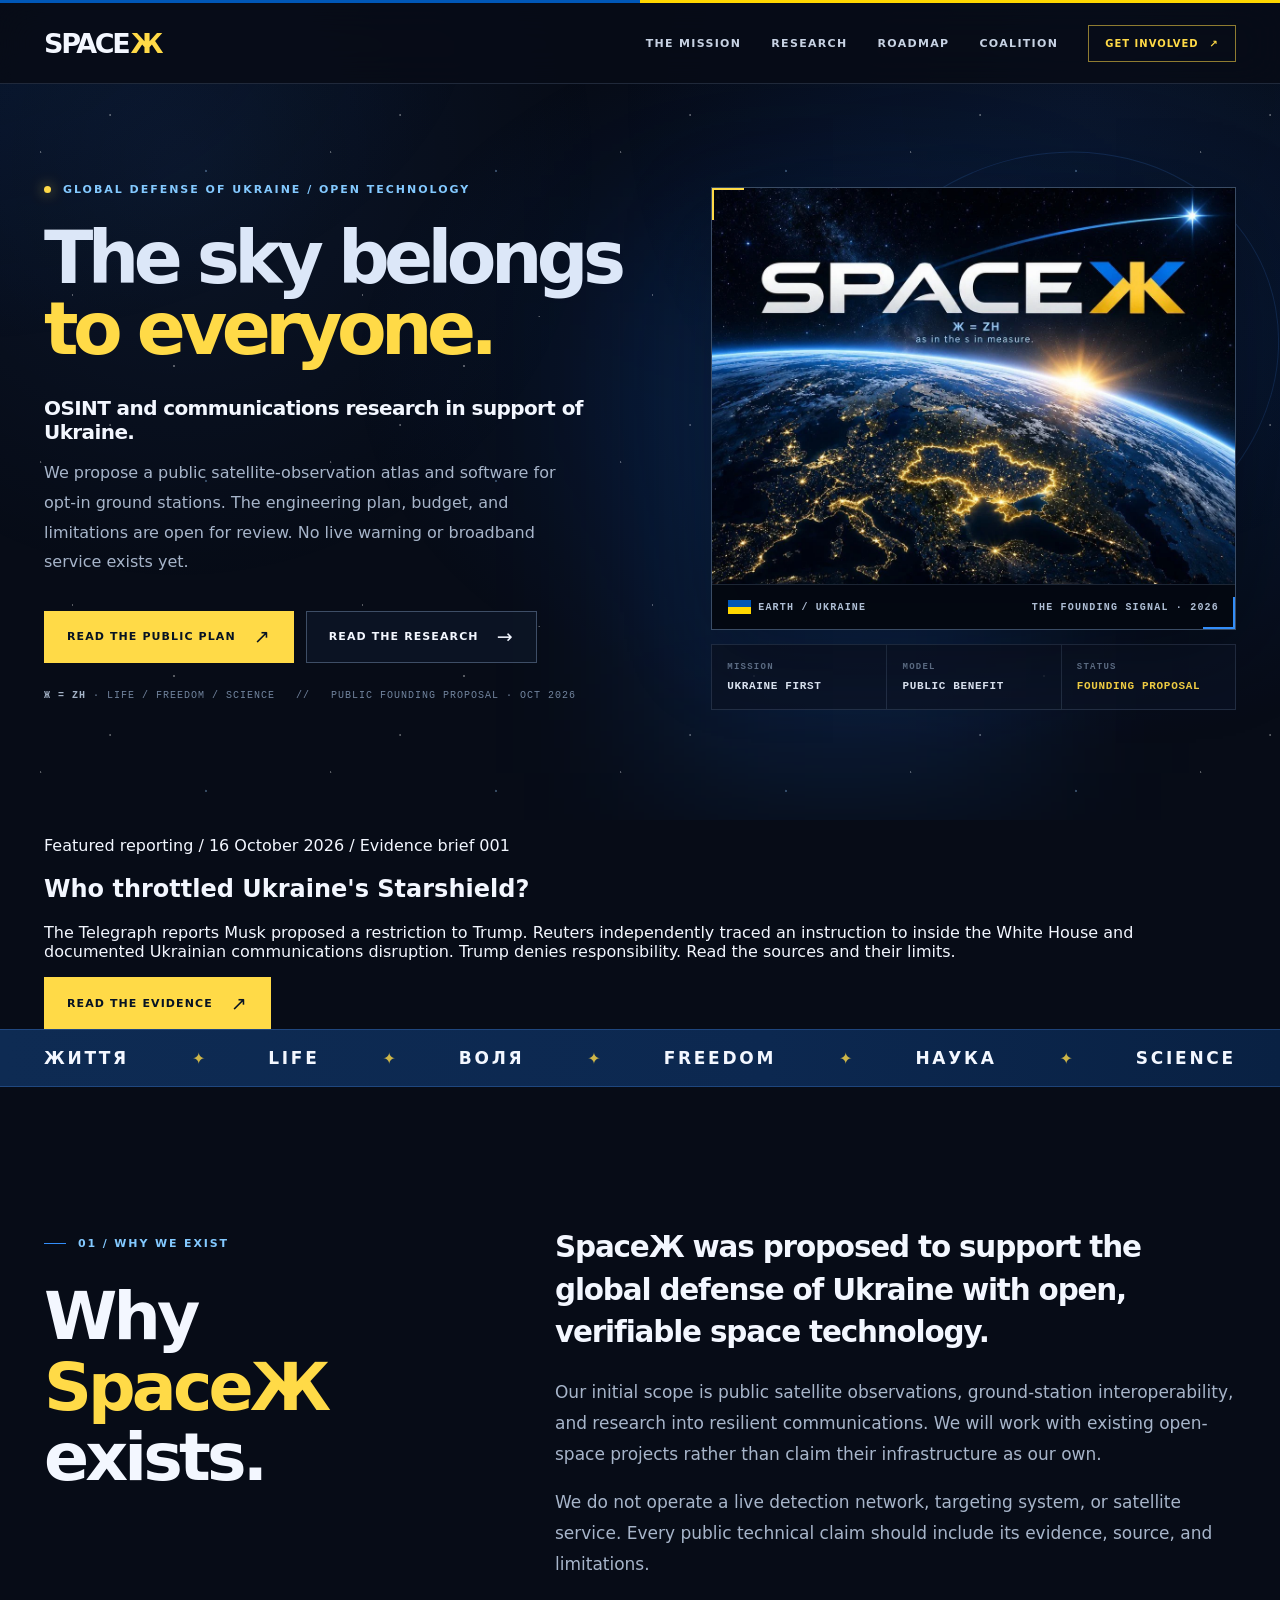
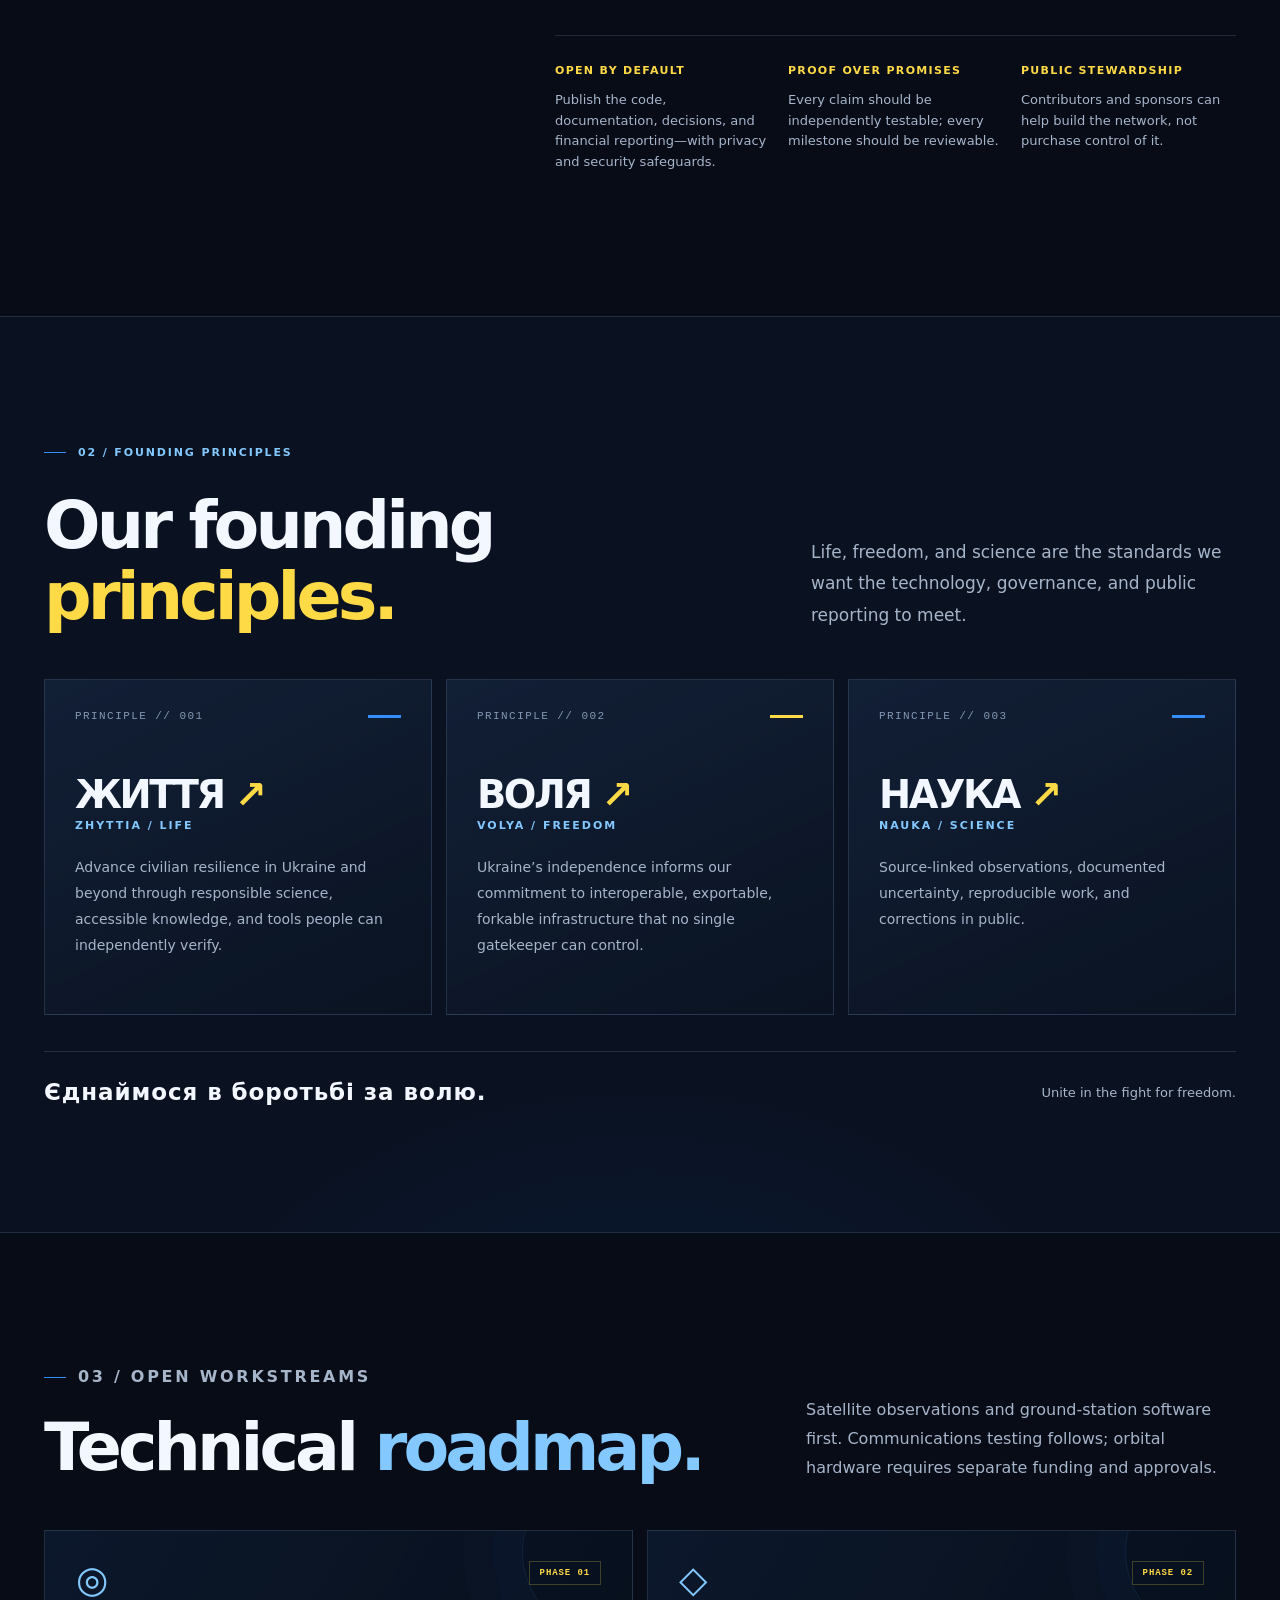
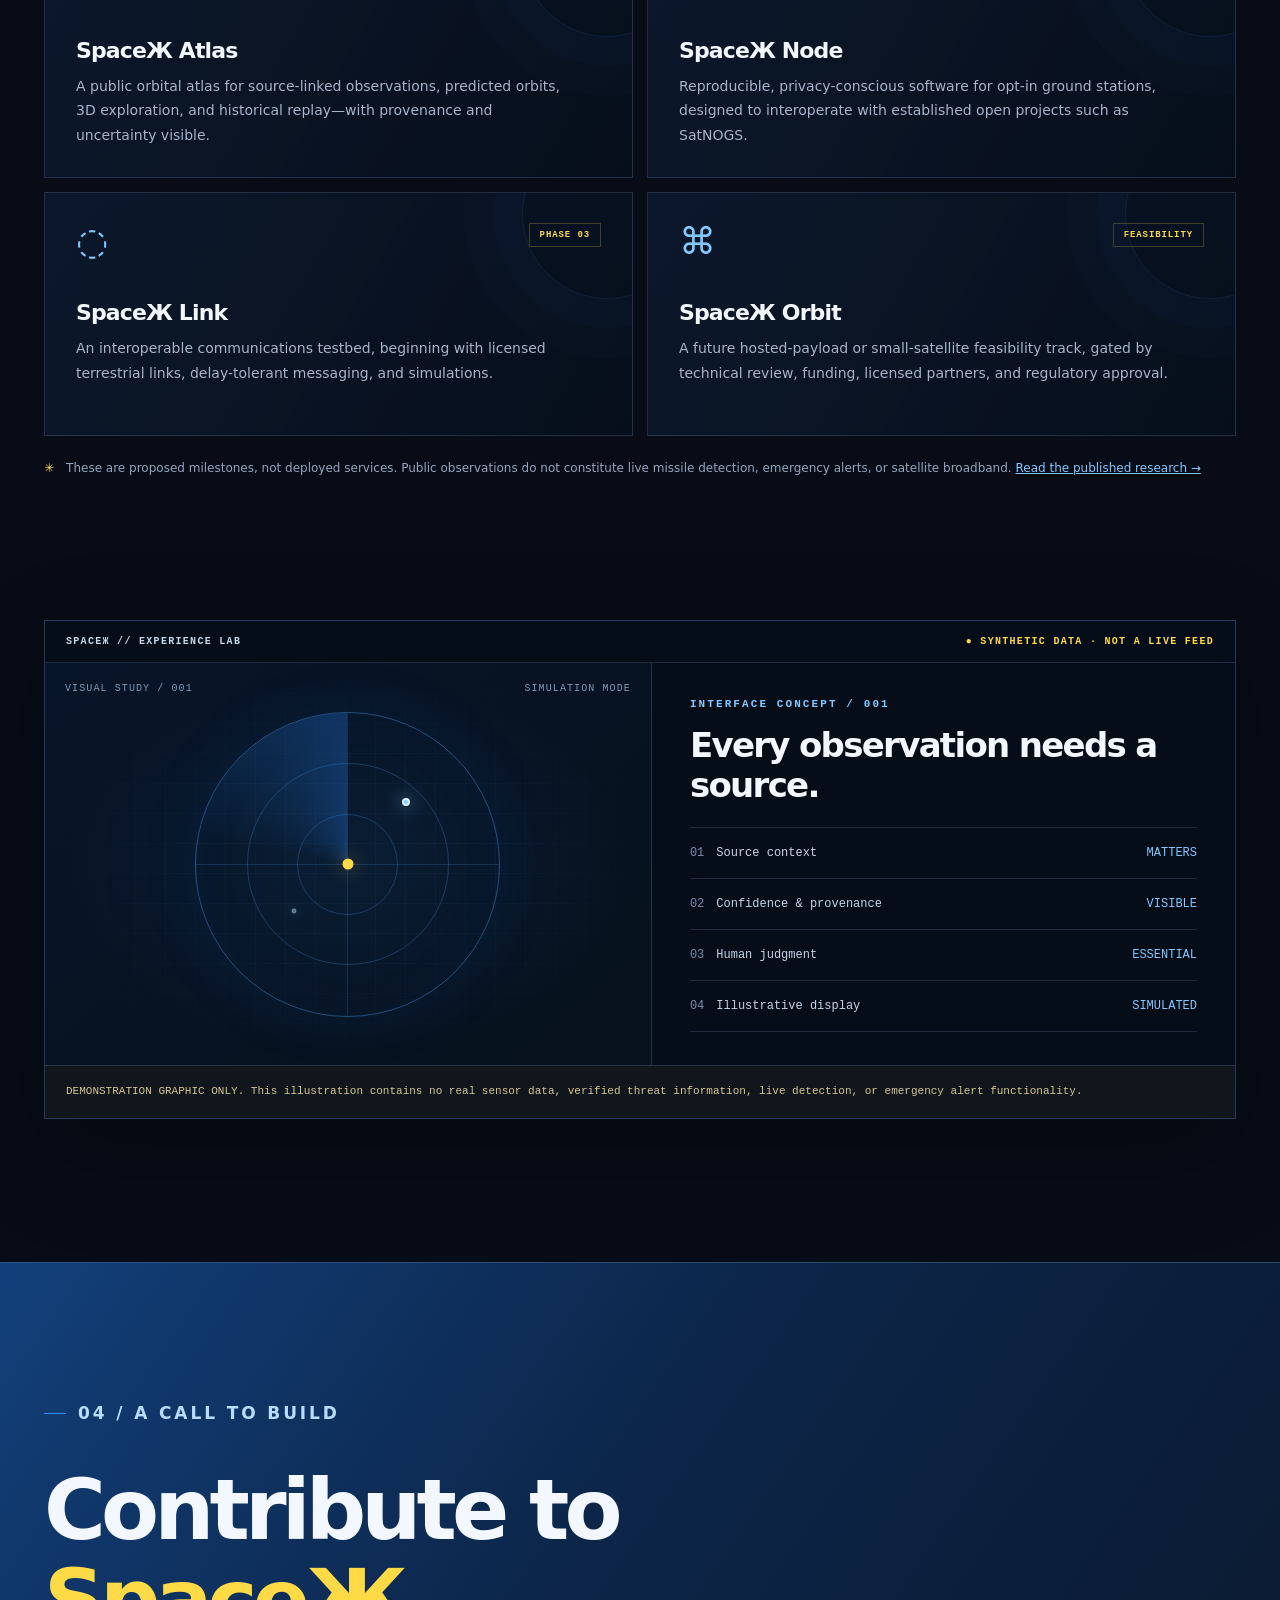
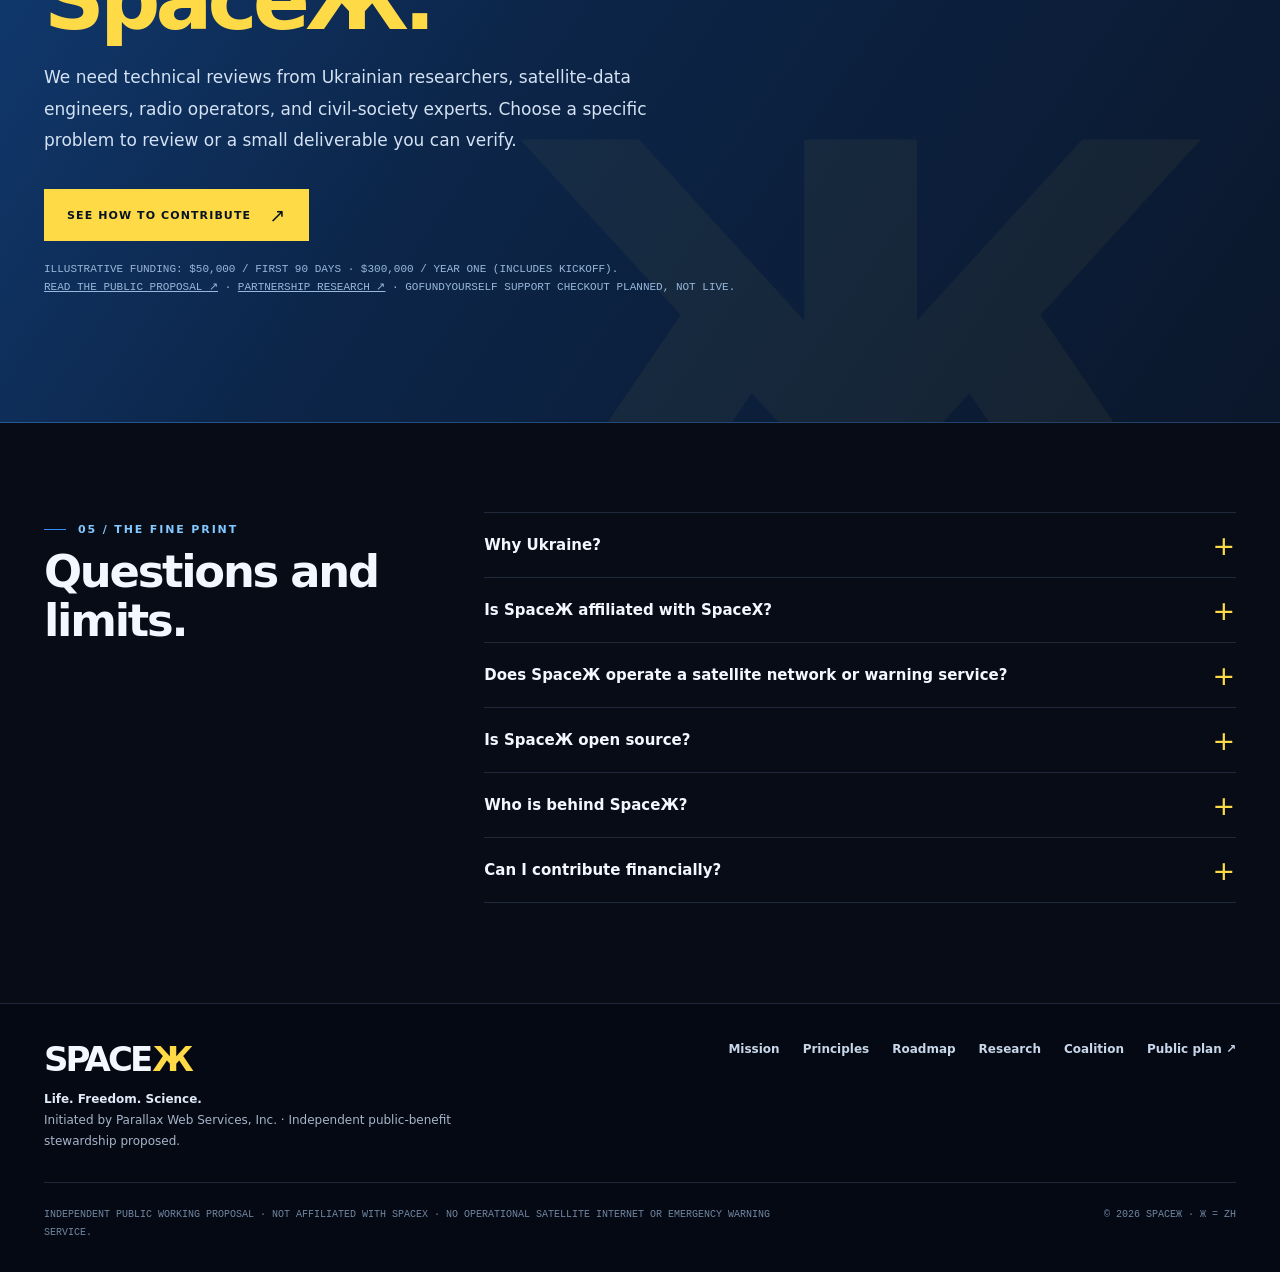
==== public/index.html @ e80b12aa "Update index.html" ====
<!doctype html>
<html lang="en">
<head>
  <meta charset="utf-8">
  <meta name="viewport" content="width=device-width, initial-scale=1">
  <meta name="theme-color" content="#070c17">
  <meta name="description" content="SpaceЖ contributes to the global defense of Ukraine through open satellite intelligence and resilient public infrastructure research. The sky belongs to everyone.">
  <meta property="og:type" content="website">
  <meta property="og:title" content="SpaceЖ — The sky belongs to everyone.">
  <meta property="og:description" content="Global defense of Ukraine through independently verifiable space intelligence and resilient public infrastructure. Read the public founding proposal.">
  <meta name="twitter:card" content="summary_large_image">
  <meta property="og:url" content="https://xn--80akd1bg1j.com/">
  <meta property="og:image" content="https://xn--80akd1bg1j.com/assets/spacezh-hero.webp">
  <meta property="og:image:alt" content="SpaceЖ emblem above Earth with Ukraine highlighted">
  <link rel="canonical" href="https://xn--80akd1bg1j.com/">
  <link rel="icon" type="image/svg+xml" href="assets/favicon.svg">
  <title>SpaceЖ — The sky belongs to everyone.</title>
  <style>
    :root {
      color-scheme: dark;
      --bg: #070c17;
      --bg-deep: #040713;
      --panel: #0b1324;
      --panel-2: #111b30;
      --text: #f3f7ff;
      --muted: #a7b5ca;
      --dim: #667892;
      --line: rgba(160, 191, 228, .17);
      --blue: #338efa;
      --ice: #83c9ff;
      --gold: #ffda47;
      --container: 1220px;
      --ease: cubic-bezier(.2, .75, .25, 1);
    }

    *, *::before, *::after { box-sizing: border-box; }
    html { scroll-behavior: smooth; scroll-padding-top: 100px; }
    body {
      margin: 0;
      color: var(--text);
      background: var(--bg);
      font-family: Inter, ui-sans-serif, system-ui, -apple-system, BlinkMacSystemFont, "Segoe UI", sans-serif;
      -webkit-font-smoothing: antialiased;
    }
    body::before {
      content: "";
      position: fixed;
      pointer-events: none;
      z-index: -1;
      inset: 0;
      background-image: radial-gradient(circle at 14% 18%, rgba(69, 138, 255, .075) 0, transparent 32%), radial-gradient(circle at 85% 11%, rgba(38, 93, 187, .075) 0, transparent 35%);
    }
    ::selection { color: #06111e; background: var(--gold); }
    a { color: inherit; text-decoration: none; }
    button { font: inherit; }
    a:focus-visible, summary:focus-visible { outline: 3px solid var(--gold); outline-offset: 4px; border-radius: 3px; }
    img { max-width: 100%; display: block; }
    .container { width: min(var(--container), calc(100% - 88px)); margin-inline: auto; }
    .sr-only { position: absolute; width: 1px; height: 1px; padding: 0; margin: -1px; overflow: hidden; clip: rect(0,0,0,0); white-space: nowrap; border: 0; }
    .skip-link { position: fixed; z-index: 500; top: -100px; left: 12px; padding: 12px 18px; color: #04121b; background: var(--gold); font-weight: 700; }
    .skip-link:focus { top: 12px; }
    .flag-line { height: 3px; background: linear-gradient(90deg, #0057b7 0 50%, #ffd700 50% 100%); }

    /* Navigation */
    .site-header { position: sticky; z-index: 100; top: 0; background: rgba(7,12,23,.88); border-bottom: 1px solid var(--line); -webkit-backdrop-filter: blur(18px); backdrop-filter: blur(18px); }
    .nav-wrap { min-height: 80px; display: flex; align-items: center; justify-content: space-between; gap: 30px; }
    .logo { flex: none; font-size: 27px; line-height: 1; font-weight: 900; letter-spacing: -.085em; text-transform: uppercase; }
    .logo .logo-zh { padding-left: 2px; color: var(--gold); }
    .logo .logo-blue { color: #82bcff; }
    .desktop-nav { display: flex; gap: 30px; align-items: center; margin-left: auto; }
    .desktop-nav a { font-size: 11px; letter-spacing: .12em; font-weight: 750; color: #c7d2e3; transition: color .2s ease; }
    .desktop-nav a:hover { color: var(--gold); }
    .nav-cta { display: inline-flex; align-items: center; gap: 11px; border: 1px solid rgba(255,218,71,.55); padding: 12px 16px; color: var(--gold); font-size: 10px; font-weight: 800; letter-spacing: .1em; transition: background .2s ease, transform .2s ease; white-space: nowrap; }
    .nav-cta:hover { background: rgba(255,218,71,.09); transform: translateY(-1px); }
    .mobile-nav { display: none; position: relative; }
    .mobile-nav summary { display: grid; place-items: center; cursor: pointer; padding: 10px; color: var(--text); border: 1px solid var(--line); list-style: none; }
    .mobile-nav summary::-webkit-details-marker { display: none; }
    .mobile-nav summary svg { width: 22px; height: 22px; }
    .mobile-links { position: absolute; right: 0; top: calc(100% + 14px); min-width: 250px; background: #0c172a; border: 1px solid rgba(160,191,228,.3); box-shadow: 0 20px 50px rgba(0,0,0,.5); padding: 12px; }
    .mobile-links a { display: block; padding: 13px; font-size: 13px; font-weight: 700; }
    .mobile-links a:hover { color: var(--gold); background: rgba(255,255,255,.035); }

    /* Common type and UI */
    .mono { font-family: ui-monospace, "SFMono-Regular", Consolas, "Liberation Mono", monospace; }
    .kicker { margin: 0; font-size: 11px; letter-spacing: .19em; line-height: 1.6; font-weight: 800; color: var(--ice); text-transform: uppercase; }
    .kicker .rule { display: inline-block; width: 24px; height: 1px; margin: 0 10px 3px 0; vertical-align: middle; background: var(--blue); }
    .button { display: inline-flex; align-items: center; justify-content: center; gap: 18px; min-height: 52px; padding: 16px 22px; font-size: 11px; letter-spacing: .1em; font-weight: 850; text-transform: uppercase; transition: transform .2s var(--ease), background .2s ease, border-color .2s ease; }
    .button:hover { transform: translateY(-2px); }
    .button-primary { color: #071323; background: var(--gold); border: 1px solid var(--gold); }
    .button-primary:hover { background: #ffe584; }
    .button-secondary { color: var(--text); background: rgba(17,29,49,.48); border: 1px solid rgba(154,183,222,.36); }
    .button-secondary:hover { border-color: var(--ice); background: rgba(45,87,143,.2); }
    .arrow { font-size: 19px; font-weight: 400; line-height: .8; }
    .section-tag { display: inline-flex; align-items: center; gap: 12px; color: var(--ice); font-size: 11px; font-weight: 750; letter-spacing: .17em; text-transform: uppercase; }
    .section-tag::before { content: ""; width: 22px; height: 1px; background: var(--blue); }
    .section-title { margin: 20px 0 0; font-size: clamp(40px,5.2vw,75px); line-height: 1.06; letter-spacing: -.058em; font-weight: 830; }
    .section-lede { max-width: 590px; font-size: 17px; line-height: 1.85; color: var(--muted); }
    .accent { color: var(--gold); }
    .blue { color: var(--ice); }
    .muted { color: var(--muted); }
    .divider { height: 1px; background: var(--line); }

    /* Hero */
    .hero { position: relative; overflow: hidden; padding: 99px 0 106px; isolation: isolate; }
    .hero::before { content: ""; position: absolute; inset: -200px -10% -80px; z-index: -2; background: radial-gradient(ellipse 52% 48% at 73% 48%, rgba(12,66,155,.25), transparent 80%), radial-gradient(ellipse 48% 44% at 3% 12%, rgba(7,66,151,.15), transparent 76%); }
    .star-field { pointer-events: none; position: absolute; z-index: -1; inset: 0; opacity: .32; background-image: radial-gradient(1px 1px at 14% 22%, white 80%, transparent 100%), radial-gradient(1px 1px at 38% 10%, white 80%, transparent 100%), radial-gradient(1.4px 1.4px at 71% 28%, #9cccff 80%, transparent 100%), radial-gradient(1px 1px at 86% 75%, white 80%, transparent 100%), radial-gradient(1px 1px at 25% 68%, white 80%, transparent 100%), radial-gradient(1px 1px at 60% 91%, white 80%, transparent 100%); background-size: 290px 310px; }
    .hero-grid { display: grid; grid-template-columns: minmax(0, 1.08fr) minmax(0, .92fr); align-items: center; gap: clamp(35px,4vw,74px); }
    .hero-copy { position: relative; z-index: 2; }
    .hero-eyebrow { display: flex; align-items: center; flex-wrap: wrap; gap: 12px; margin-bottom: 27px; }
    .tiny-dot { width: 7px; height: 7px; background: var(--gold); box-shadow: 0 0 13px rgba(255,218,71,.7); border-radius: 50%; }
    .hero-eyebrow span:last-child { color: var(--ice); font-size: 11px; letter-spacing: .18em; text-transform: uppercase; font-weight: 700; }
    .hero h1 { margin: 0; font-size: clamp(3.05rem,5.65vw,6.15rem); line-height: .985; letter-spacing: -.077em; font-weight: 880; }
    .hero h1 span { display: block; }
    .hero h1 .h1-soft { color: #dce7f8; }
    .hero h1 .h1-live { color: var(--gold); }
    .hero h1 .word-zh { display: inline; color: var(--gold); }
    .hero h1 .period { display: inline; color: #68aafd; }
    .hero-subtitle { margin: 31px 0 14px; font-size: 20px; letter-spacing: -.03em; font-weight: 780; }
    .hero-description { max-width: 540px; margin: 0; color: var(--muted); font-size: 16px; line-height: 1.85; }
    .hero-buttons { display: flex; flex-wrap: wrap; gap: 12px; margin-top: 34px; }
    .hero-note { margin-top: 25px; color: #71849e; font-size: 10px; line-height: 1.65; letter-spacing: .1em; text-transform: uppercase; }
    .hero-note strong { color: #a4b3c7; font-weight: 700; }
    .hero-media { position: relative; }
    .hero-media::before { content: ""; position: absolute; z-index: -1; width: 88%; height: 78%; top: -6%; right: -9%; border: 1px solid rgba(69,141,250,.17); border-radius: 50%; transform: rotate(-23deg); }
    .hero-media::after { content: ""; position: absolute; z-index: -1; width: 70%; height: 100%; left: -10%; bottom: -12%; background: rgba(31,124,252,.16); filter: blur(80px); }
    .hero-art { position: relative; margin: 0; overflow: hidden; border: 1px solid rgba(156,197,248,.35); background: #060b16; box-shadow: 0 22px 80px rgba(0,0,0,.33), inset 0 0 50px rgba(0,96,207,.15); }
    .hero-art::before, .hero-art::after { content: ""; position: absolute; z-index: 2; width: 32px; height: 32px; pointer-events: none; }
    .hero-art::before { top: 0; left: 0; border-top: 2px solid var(--gold); border-left: 2px solid var(--gold); }
    .hero-art::after { bottom: 0; right: 0; border-bottom: 2px solid var(--blue); border-right: 2px solid var(--blue); }
    .hero-art img { width: 100%; height: auto; aspect-ratio: 1122 / 850; object-fit: contain; transition: transform .75s var(--ease); }
    .hero-art:hover img { transform: scale(1.035); }
    .hero-art-caption { display: flex; flex-wrap: wrap; align-items: center; justify-content: space-between; gap: 12px; padding: 15px 16px; background: rgba(4,8,17,.96); border-top: 1px solid var(--line); color: #afbed5; font-size: 10px; font-weight: 750; letter-spacing: .12em; text-transform: uppercase; }
    .flag { display: inline-block; width: 23px; height: 14px; flex: 0 0 auto; vertical-align: middle; background: linear-gradient(#0057b7 0 50%, #ffd700 50% 100%); }
    .hero-art-caption .flag { margin-right: 7px; }
    .media-data { margin-top: 14px; display: grid; grid-template-columns: repeat(3,1fr); border: 1px solid var(--line); background: rgba(11,19,36,.78); }
    .media-data > div { padding: 17px 15px; min-width: 0; }
    .media-data > div + div { border-left: 1px solid var(--line); }
    .data-label { display: block; margin-bottom: 8px; color: var(--dim); letter-spacing: .14em; font-size: 9px; font-weight: 800; }
    .data-value { display: block; color: #e8f1ff; font-size: 11px; font-weight: 750; letter-spacing: .06em; }
    .data-value.gold { color: var(--gold); }

    /* Ribbon */
    .ribbon { overflow: hidden; background: linear-gradient(90deg, #0e2b53, #0c2850 60%, #092143); border-top: 1px solid rgba(75,141,230,.3); border-bottom: 1px solid rgba(75,141,230,.3); }
    .ribbon-inner { display: flex; align-items: center; justify-content: space-between; gap: 16px; padding-top: 18px; padding-bottom: 18px; }
    .ribbon-word { white-space: nowrap; font-size: clamp(12px,1.7vw,17px); letter-spacing: .16em; font-weight: 850; }
    .ribbon-sep { color: var(--gold); opacity: .8; }

    /* Mission */
    .mission { padding: 139px 0 143px; }
    .mission-grid { display: grid; grid-template-columns: minmax(0,.75fr) minmax(0,1.25fr); gap: clamp(40px,8vw,150px); }
    .mission-lead { margin: 0 0 23px; font-size: clamp(24px,2.3vw,33px); font-weight: 700; line-height: 1.45; letter-spacing: -.04em; }
    .mission-copy p:not(.mission-lead) { max-width: 710px; color: var(--muted); font-size: 17px; line-height: 1.82; }
    .mission-points { display: grid; grid-template-columns: repeat(3,1fr); gap: 18px; margin-top: 55px; padding-top: 28px; border-top: 1px solid var(--line); }
    .mission-points strong { display: block; color: var(--gold); font-size: 11px; letter-spacing: .12em; text-transform: uppercase; }
    .mission-points p { margin-bottom: 0; font-size: 13px !important; line-height: 1.6 !important; }

    /* Principles */
    .principles { padding: 118px 0 127px; background: #0a1120; border-block: 1px solid var(--line); position: relative; }
    .principles::before { content: ""; position: absolute; inset: 0; background: radial-gradient(ellipse 50% 50% at 50% 120%, rgba(0,87,183,.13), transparent 80%); pointer-events: none; }
    .section-intro { position: relative; display: flex; align-items: end; justify-content: space-between; gap: 40px; margin-bottom: 48px; }
    .section-intro .section-lede { margin: 0; max-width: 425px; }
    .values-grid { position: relative; display: grid; grid-template-columns: repeat(3,minmax(0,1fr)); gap: 14px; }
    .value-card { min-height: 336px; border: 1px solid var(--line); padding: 30px; background: linear-gradient(155deg,rgba(28,51,84,.42),rgba(10,19,34,.75)); transition: border-color .25s ease, transform .3s var(--ease); }
    .value-card:hover { transform: translateY(-5px); border-color: rgba(255,218,71,.42); }
    .value-number { display: flex; align-items: center; justify-content: space-between; font-size: 11px; color: #8498b1; letter-spacing: .13em; }
    .value-number span:last-child { display: inline-block; width: 33px; height: 3px; background: var(--blue); }
    .value-card:nth-child(2) .value-number span:last-child { background: var(--gold); }
    .value-card h3 { margin: 54px 0 5px; font-size: clamp(33px,3vw,44px); letter-spacing: -.065em; line-height: 1; }
    .value-card h3 span { color: var(--gold); }
    .value-card .translation { margin: 0 0 23px; font-size: 11px; color: var(--ice); letter-spacing: .18em; font-weight: 750; text-transform: uppercase; }
    .value-card p:last-child { color: var(--muted); font-size: 14px; line-height: 1.85; }
    .ukrainian-banner { display: flex; align-items: center; flex-wrap: wrap; justify-content: space-between; gap: 17px; margin-top: 36px; padding: 27px 0 0; border-top: 1px solid var(--line); }
    .ukrainian-banner strong { font-size: clamp(16px,2vw,23px); letter-spacing: .04em; }
    .ukrainian-banner span { color: var(--muted); font-size: 13px; }

    /* Work */
    .work { padding: 130px 0; }
    .work-top { display: flex; flex-wrap: wrap; justify-content: space-between; align-items: end; gap: 30px; margin-bottom: 47px; }
    .work-top p { max-width: 430px; margin: 0; color: var(--muted); font-size: 16px; line-height: 1.8; }
    .work-grid { display: grid; grid-template-columns: repeat(2,minmax(0,1fr)); gap: 14px; }
    .work-card { position: relative; min-height: 244px; padding: 30px 31px; overflow: hidden; border: 1px solid var(--line); background: linear-gradient(120deg,rgba(14,28,50,.76),rgba(7,15,28,.91)); }
    .work-card::after { content: ""; position: absolute; top: -64px; right: -60px; width: 170px; height: 170px; border: 1px solid rgba(63,127,212,.16); border-radius: 50%; box-shadow: 0 0 0 29px rgba(40,99,179,.035), 0 0 0 59px rgba(40,99,179,.022); pointer-events: none; }
    .work-card-top { display: flex; align-items: start; justify-content: space-between; gap: 30px; }
    .work-glyph { font-size: 37px; font-weight: 300; line-height: 1; color: var(--ice); }
    .work-label { border: 1px solid rgba(255,218,71,.23); color: var(--gold); padding: 6px 10px; font-size: 9px; letter-spacing: .1em; font-weight: 780; }
    .work-card h3 { position: relative; margin: 40px 0 11px; font-size: 22px; letter-spacing: -.04em; }
    .work-card p { position: relative; max-width: 490px; margin: 0; color: var(--muted); font-size: 14px; line-height: 1.75; }
    .roadmap-note { display: flex; align-items: start; gap: 12px; margin-top: 22px; color: #93a6bf; font-size: 12px; line-height: 1.7; }
    .roadmap-note b { color: var(--gold); font-weight: 900; }

    /* Synthetic lab display */
    .lab { padding: 0 0 143px; }
    .lab-shell { border: 1px solid rgba(84,137,211,.37); background: #050d19; box-shadow: 0 34px 90px rgba(0,0,0,.3); }
    .lab-titlebar { display: flex; justify-content: space-between; align-items: center; gap: 15px; padding: 15px 21px; border-bottom: 1px solid var(--line); color: #c7d7ea; font-size: 10px; letter-spacing: .13em; font-weight: 760; }
    .lab-titlebar .warning { color: var(--gold); }
    .lab-content { display: grid; grid-template-columns: 1.02fr .98fr; }
    .lab-display { min-height: 385px; position: relative; isolation: isolate; display: grid; place-items: center; overflow: hidden; border-right: 1px solid var(--line); background: radial-gradient(ellipse at center,rgba(20,68,119,.21),transparent 65%), linear-gradient(140deg,#071528,#07111d); }
    .lab-display::before { content: ""; position: absolute; inset: 0; z-index: -1; opacity: .42; background-image: linear-gradient(rgba(73,127,192,.13) 1px,transparent 1px), linear-gradient(90deg,rgba(73,127,192,.13) 1px,transparent 1px); background-size: 30px 30px; -webkit-mask-image: radial-gradient(ellipse,black 34%,transparent 78%); mask-image: radial-gradient(ellipse,black 34%,transparent 78%); }
    .radar { position: relative; width: min(305px,72%); aspect-ratio: 1; border: 1px solid rgba(81,165,255,.4); border-radius: 50%; box-shadow: 0 0 60px rgba(18,91,174,.1), inset 0 0 45px rgba(18,91,174,.06); }
    .radar::before,.radar::after { content: ""; position: absolute; z-index: 3; background: rgba(81,165,255,.18); }
    .radar::before { width: 1px; height: 100%; left: calc(50% - .5px); }
    .radar::after { height: 1px; width: 100%; top: calc(50% - .5px); }
    .radar-ring { position: absolute; border: 1px solid rgba(81,165,255,.25); border-radius: 50%; }
    .radar-ring.r1 { inset: 16.66%; } .radar-ring.r2 { inset: 33.33%; }
    .radar-sweep { position: absolute; inset: 0; border-radius: 50%; background: conic-gradient(from 0deg,transparent 0 282deg,rgba(34,143,255,.015) 284deg,rgba(41,134,247,.28) 359deg); animation: sweep 13s linear infinite; }
    .radar-dot { position: absolute; z-index: 4; width: 8px; height: 8px; background: var(--ice); border: 2px solid #dff3ff; border-radius: 50%; box-shadow: 0 0 17px var(--ice); }
    .radar-dot.d1 { top: 28%; left: 68%; }.radar-dot.d2 { top: 64%; left: 31%; transform: scale(.6); opacity: .5; }
    .radar-center { position: absolute; left: 50%; top: 50%; transform: translate(-50%,-50%); z-index: 4; width: 11px; height: 11px; background: var(--gold); border-radius: 50%; box-shadow: 0 0 20px rgba(255,218,71,.45); }
    .lab-corner { position: absolute; left: 20px; top: 20px; color: #8299b5; font-size: 10px; letter-spacing: .11em; }
    .lab-corner.right { left: auto; right: 20px; text-align: right; }
    .lab-status { padding: 33px 38px; display: flex; flex-direction: column; justify-content: center; }
    .lab-status h3 { margin: 11px 0 22px; font-size: clamp(23px,3vw,34px); letter-spacing: -.05em; }
    .log-row { display: flex; align-items: start; gap: 12px; padding: 16px 0; border-top: 1px solid var(--line); font-size: 12px; line-height: 1.5; color: #c5d6e9; }
    .log-row:last-child { border-bottom: 1px solid var(--line); }
    .log-row span { flex: none; color: #7891b1; }
    .log-row em { margin-left: auto; color: var(--ice); font-style: normal; text-align: right; }
    .lab-disclaimer { padding: 17px 21px; border-top: 1px solid var(--line); background: rgba(255,218,71,.045); color: #d6c694; font-size: 11px; line-height: 1.6; }
    @keyframes sweep { to { transform: rotate(360deg); } }

    /* Join, FAQ, footer */
    .join { padding: 118px 0 125px; position: relative; overflow: hidden; background: linear-gradient(125deg,#123f7a 0%,#0c2548 44%,#0b172b 100%); border-top: 1px solid rgba(113,183,255,.3); border-bottom: 1px solid rgba(113,183,255,.22); }
    .join::after { content: "Ж"; pointer-events: none; position: absolute; right: 4%; bottom: -33%; color: rgba(255,218,71,.045); font-size: clamp(380px,47vw,760px); font-weight: 900; line-height: 1; }
    .join-content { position: relative; z-index: 2; max-width: 860px; }
    .join .section-title { font-size: clamp(53px,6.6vw,96px); }
    .join p { max-width: 610px; color: #d4e2f3; font-size: 17px; line-height: 1.85; }
    .join .button { margin-top: 16px; }
    .join-small { display: block; margin-top: 20px; color: #98b7da; font-size: 11px; line-height: 1.6; }
    .faq { padding: 89px 0 100px; }
    .faq-grid { display: grid; grid-template-columns: .66fr 1.34fr; gap: 70px; }
    .faq h2 { margin: 0; font-size: clamp(32px,3.5vw,49px); line-height: 1.1; letter-spacing: -.05em; }
    .faq-item { border-bottom: 1px solid var(--line); }
    .faq-item:first-child { border-top: 1px solid var(--line); }
    .faq-item summary { position: relative; cursor: pointer; list-style: none; padding: 23px 36px 23px 0; font-size: 15px; font-weight: 700; }
    .faq-item summary::-webkit-details-marker { display: none; }
    .faq-item summary::after { content: "+"; position: absolute; right: 1px; top: 17px; color: var(--gold); font-size: 27px; font-weight: 300; }
    .faq-item[open] summary::after { content: "−"; }
    .faq-item p { margin: -6px 30px 24px 0; font-size: 14px; line-height: 1.8; color: var(--muted); }
    .site-footer { padding: 38px 0 30px; border-top: 1px solid var(--line); background: #050914; }
    .footer-main { display: flex; justify-content: space-between; align-items: start; gap: 35px; padding-bottom: 30px; }
    .footer-main .logo { font-size: 34px; }
    .footer-main p { max-width: 480px; margin: 13px 0 0; color: var(--muted); font-size: 12px; line-height: 1.75; }
    .footer-links { display: flex; flex-wrap: wrap; gap: 23px; color: #c7d6e9; font-size: 12px; font-weight: 700; }
    .footer-links a:hover { color: var(--gold); }
    .footer-bottom { display: flex; justify-content: space-between; flex-wrap: wrap; gap: 15px; padding-top: 23px; border-top: 1px solid var(--line); color: #7186a0; font-size: 10px; line-height: 1.8; }
    .footer-bottom span:first-child { max-width: 730px; }

    @media (max-width: 1050px) {
      .container { width: min(var(--container),calc(100% - 60px)); }
      .desktop-nav { gap: 20px; }
      .nav-cta { display: none; }
      .hero { padding-block: 80px 90px; }
      .hero h1 { font-size: clamp(3.4rem,6vw,5.4rem); }
      .hero-grid { gap: 29px; }
      .media-data > div { padding: 15px 10px; }
      .data-value { font-size: 10px; }
      .section-title { font-size: clamp(42px,5.6vw,68px); }
      .value-card { padding: 23px; }
      .value-card h3 { font-size: 35px; }
    }
    @media (max-width: 750px) {
      html { scroll-padding-top: 80px; }
      .container { width: calc(100% - 36px); }
      .nav-wrap { min-height: 68px; }
      .logo { font-size: 25px; }
      .desktop-nav { display: none; }
      .mobile-nav { display: block; }
      .hero { padding: 70px 0 76px; }
      .hero-grid { grid-template-columns: 1fr; gap: 56px; }
      .hero h1 { font-size: clamp(3.5rem,11vw,6rem); }
      .hero-subtitle { font-size: 19px; }
      .hero-description { font-size: 15px; }
      .hero-media { max-width: 610px; width: 100%; margin: auto; }
      .ribbon-inner { justify-content: center; }
      .ribbon-word { font-size: 13px; }
      .ribbon-inner .ribbon-word:nth-of-type(5), .ribbon-inner .ribbon-sep:nth-of-type(6) { display: none; }
      .mission { padding: 89px 0 97px; }
      .mission-grid { grid-template-columns: 1fr; gap: 42px; }
      .mission .section-title { max-width: 570px; }
      .mission-points { margin-top: 32px; }
      .principles { padding: 84px 0 90px; }
      .section-intro { display: block; }
      .section-intro .section-lede { margin-top: 20px; }
      .values-grid { grid-template-columns: 1fr; }
      .value-card { min-height: auto; padding: 27px; }
      .value-card h3 { margin-top: 32px; }
      .ukrainian-banner { display: block; }
      .ukrainian-banner span { display: block; margin-top: 8px; }
      .work { padding: 90px 0 80px; }
      .work-grid { grid-template-columns: 1fr; }
      .work-card { min-height: 220px; }
      .lab { padding-bottom: 90px; }
      .lab-content { grid-template-columns: 1fr; }
      .lab-display { border-right: 0; border-bottom: 1px solid var(--line); }
      .join { padding: 83px 0 92px; }
      .join::after { right: -10%; bottom: -20%; }
      .faq { padding: 75px 0; }
      .faq-grid { grid-template-columns: 1fr; gap: 35px; }
      .footer-main { display: block; }
      .footer-links { margin-top: 28px; }
    }
    @media (max-width: 460px) {
      .hero h1 { font-size: clamp(3.12rem,12.2vw,4.3rem); }
      .hero-buttons .button { width: 100%; }
      .hero-art-caption { font-size: 9px; }
      .media-data { grid-template-columns: 1fr 1fr; }
      .media-data > div:last-child { grid-column: span 2; border-left: 0; border-top: 1px solid var(--line); }
      .mission-points { grid-template-columns: 1fr; gap: 22px; }
      .mission-points p { margin-top: 5px; }
      .ribbon-inner { gap: 11px; }
      .ribbon-word { letter-spacing: .05em; font-size: 10px; }
      .section-title { font-size: 40px; }
      .section-lede { font-size: 15px; }
      .lab-titlebar { flex-wrap: wrap; }
      .lab-status { padding: 26px 20px; }
      .lab-display { min-height: 310px; }
      .join .section-title { font-size: 53px; }
    }
    @media (prefers-reduced-motion: reduce) {
      html { scroll-behavior: auto; }
      *,*::before,*::after { scroll-behavior: auto !important; animation-duration: .01ms !important; animation-iteration-count: 1 !important; transition-duration: .01ms !important; }
    }
  </style>
  <link rel="stylesheet" href="/assets/evidence-brief.css">
  <link rel="stylesheet" href="/assets/mobile-polish.css">
</head>
<body>
  <a class="skip-link" href="#main">Skip to content</a>
  <div class="flag-line" aria-hidden="true"></div>
  <header class="site-header">
    <div class="container nav-wrap">
      <a class="logo" href="#top" aria-label="Space Zh home">SPACE<span class="logo-zh" lang="uk">Ж</span></a>
      <nav class="desktop-nav" aria-label="Main navigation">
        <a href="#mission">THE MISSION</a>
        <a href="/research/">RESEARCH</a>
        <a href="#work">ROADMAP</a>
        <a href="/coalition/">COALITION</a>
      </nav>
      <a class="nav-cta" href="#join">GET INVOLVED <span aria-hidden="true">↗</span></a>
      <details class="mobile-nav">
        <summary aria-label="Toggle navigation">
          <svg viewBox="0 0 24 24" fill="none" stroke="currentColor" stroke-width="1.8" stroke-linecap="round" aria-hidden="true"><path d="M4 7h16M4 12h16M4 17h16"/></svg>
          <span class="sr-only">Menu</span>
        </summary>
        <nav class="mobile-links" aria-label="Mobile navigation">
          <a href="#mission">The mission</a>
          <a href="/research/">Research</a>
          <a href="#work">Roadmap</a>
          <a href="/coalition/">Coalition</a>
          <a href="#join">Get involved</a>
          <a href="#faq">FAQ</a>
        </nav>
      </details>
    </div>
  </header>

  <main id="main">
    <section class="hero" id="top" aria-labelledby="hero-title">
      <div class="star-field" aria-hidden="true"></div>
      <div class="container hero-grid">
        <div class="hero-copy">
          <div class="hero-eyebrow"><span class="tiny-dot" aria-hidden="true"></span><span>GLOBAL DEFENSE OF UKRAINE / OPEN TECHNOLOGY</span></div>
          <h1 id="hero-title"><span class="h1-soft">The sky belongs</span><span class="h1-live">to everyone.</span></h1>
          <p class="hero-subtitle">OSINT and communications research in support of Ukraine.</p>
          <p class="hero-description">We propose a public satellite-observation atlas and software for opt-in ground stations. The engineering plan, budget, and limitations are open for review. No live warning or broadband service exists yet.</p>
          <div class="hero-buttons">
            <a href="/plan/" class="button button-primary" target="_blank" rel="noopener noreferrer">READ THE PUBLIC PLAN <span class="arrow" aria-hidden="true">↗</span></a>
            <a href="/research/" class="button button-secondary">READ THE RESEARCH <span class="arrow" aria-hidden="true">→</span></a>
          </div>
          <p class="hero-note mono"><strong>Ж = ZH</strong> · LIFE / FREEDOM / SCIENCE &nbsp; // &nbsp; PUBLIC FOUNDING PROPOSAL · OCT 2026</p>
        </div>
        <div class="hero-media">
          <figure class="hero-art">
            <img src="assets/spacezh-hero.webp" width="1122" height="850" alt="SpaceЖ launch artwork with Ukraine outlined in gold on Earth from orbit, beneath a blue-and-yellow SpaceЖ emblem" fetchpriority="high">
            <figcaption class="hero-art-caption mono"><span><span class="flag" aria-hidden="true"></span>EARTH / UKRAINE</span><span>THE FOUNDING SIGNAL · 2026</span></figcaption>
          </figure>
          <div class="media-data mono" aria-label="Space Zh initiative status">
            <div><span class="data-label">MISSION</span><span class="data-value">UKRAINE FIRST</span></div>
            <div><span class="data-label">MODEL</span><span class="data-value">PUBLIC BENEFIT</span></div>
            <div><span class="data-label">STATUS</span><span class="data-value gold">FOUNDING PROPOSAL</span></div>
          </div>
        </div>
      </div>
    </section>

    <section class="evidence-feature" aria-labelledby="evidence-feature-title">
      <div class="container">
        <div>
          <p class="evidence-feature-tag">Featured reporting / 16 October 2026 / Evidence brief 001</p>
          <h2 id="evidence-feature-title">Who throttled Ukraine's Starshield?</h2>
          <p>The Telegraph reports Musk proposed a restriction to Trump. Reuters independently traced an instruction to inside the White House and documented Ukrainian communications disruption. Trump denies responsibility. Read the sources and their limits.</p>
        </div>
        <a class="button button-primary" href="/research/briefings/starshield-restrictions/">READ THE EVIDENCE <span class="arrow" aria-hidden="true">↗</span></a>
      </div>
    </section>

    <div class="ribbon" aria-label="Life, freedom, science">
      <div class="container ribbon-inner" aria-hidden="true">
        <span class="ribbon-word">ЖИТТЯ</span><span class="ribbon-sep">✦</span>
        <span class="ribbon-word">LIFE</span><span class="ribbon-sep">✦</span>
        <span class="ribbon-word">ВОЛЯ</span><span class="ribbon-sep">✦</span>
        <span class="ribbon-word">FREEDOM</span><span class="ribbon-sep">✦</span>
        <span class="ribbon-word">НАУКА</span><span class="ribbon-sep">✦</span>
        <span class="ribbon-word">SCIENCE</span>
      </div>
    </div>

    <section class="mission" id="mission" aria-labelledby="mission-title">
      <div class="container mission-grid">
        <div>
          <p class="section-tag">01 / WHY WE EXIST</p>
          <h2 id="mission-title" class="section-title">Why <span class="accent">SpaceЖ</span> exists.</h2>
        </div>
        <div class="mission-copy">
          <p class="mission-lead">SpaceЖ was proposed to support the global defense of Ukraine with open, verifiable space technology.</p>
          <p>Our initial scope is public satellite observations, ground-station interoperability, and research into resilient communications. We will work with existing open-space projects rather than claim their infrastructure as our own.</p>
          <p>We do not operate a live detection network, targeting system, or satellite service. Every public technical claim should include its evidence, source, and limitations.</p>
          <div class="mission-points">
            <div><strong>OPEN BY DEFAULT</strong><p>Publish the code, documentation, decisions, and financial reporting—with privacy and security safeguards.</p></div>
            <div><strong>PROOF OVER PROMISES</strong><p>Every claim should be independently testable; every milestone should be reviewable.</p></div>
            <div><strong>PUBLIC STEWARDSHIP</strong><p>Contributors and sponsors can help build the network, not purchase control of it.</p></div>
          </div>
        </div>
      </div>
    </section>

    <section class="principles" id="principles" aria-labelledby="principles-title">
      <div class="container">
        <div class="section-intro">
          <div><p class="section-tag">02 / FOUNDING PRINCIPLES</p><h2 id="principles-title" class="section-title">Our founding <span class="accent">principles.</span></h2></div>
          <p class="section-lede">Life, freedom, and science are the standards we want the technology, governance, and public reporting to meet.</p>
        </div>
        <div class="values-grid">
          <article class="value-card">
            <div class="value-number mono"><span>PRINCIPLE // 001</span><span></span></div>
            <h3 lang="uk">ЖИТТЯ <span>↗</span></h3>
            <p class="translation">ZHYTTIA / LIFE</p>
            <p>Advance civilian resilience in Ukraine and beyond through responsible science, accessible knowledge, and tools people can independently verify.</p>
          </article>
          <article class="value-card">
            <div class="value-number mono"><span>PRINCIPLE // 002</span><span></span></div>
            <h3 lang="uk">ВОЛЯ <span>↗</span></h3>
            <p class="translation">VOLYA / FREEDOM</p>
            <p>Ukraine’s independence informs our commitment to interoperable, exportable, forkable infrastructure that no single gatekeeper can control.</p>
          </article>
          <article class="value-card">
            <div class="value-number mono"><span>PRINCIPLE // 003</span><span></span></div>
            <h3 lang="uk">НАУКА <span>↗</span></h3>
            <p class="translation">NAUKA / SCIENCE</p>
            <p>Source-linked observations, documented uncertainty, reproducible work, and corrections in public.</p>
          </article>
        </div>
        <div class="ukrainian-banner">
          <strong lang="uk">Єднаймося в боротьбі за волю.</strong>
          <span>Unite in the fight for freedom.</span>
        </div>
      </div>
    </section>

    <section class="work" id="work" aria-labelledby="work-title">
      <div class="container">
        <div class="work-top">
          <div><p class="section-tag">03 / OPEN WORKSTREAMS</p><h2 id="work-title" class="section-title">Technical <span class="blue">roadmap.</span></h2></div>
          <p>Satellite observations and ground-station software first. Communications testing follows; orbital hardware requires separate funding and approvals.</p>
        </div>
        <div class="work-grid">
          <article class="work-card">
            <div class="work-card-top"><span class="work-glyph" aria-hidden="true">◎</span><span class="work-label mono">PHASE 01</span></div>
            <h3>SpaceЖ Atlas</h3>
            <p>A public orbital atlas for source-linked observations, predicted orbits, 3D exploration, and historical replay—with provenance and uncertainty visible.</p>
          </article>
          <article class="work-card">
            <div class="work-card-top"><span class="work-glyph" aria-hidden="true">◇</span><span class="work-label mono">PHASE 02</span></div>
            <h3>SpaceЖ Node</h3>
            <p>Reproducible, privacy-conscious software for opt-in ground stations, designed to interoperate with established open projects such as SatNOGS.</p>
          </article>
          <article class="work-card">
            <div class="work-card-top"><span class="work-glyph" aria-hidden="true">◌</span><span class="work-label mono">PHASE 03</span></div>
            <h3>SpaceЖ Link</h3>
            <p>An interoperable communications testbed, beginning with licensed terrestrial links, delay-tolerant messaging, and simulations.</p>
          </article>
          <article class="work-card">
            <div class="work-card-top"><span class="work-glyph" aria-hidden="true">⌘</span><span class="work-label mono">FEASIBILITY</span></div>
            <h3>SpaceЖ Orbit</h3>
            <p>A future hosted-payload or small-satellite feasibility track, gated by technical review, funding, licensed partners, and regulatory approval.</p>
          </article>
        </div>
        <p class="roadmap-note"><b aria-hidden="true">✳</b><span>These are proposed milestones, not deployed services. Public observations do not constitute live missile detection, emergency alerts, or satellite broadband. <a href="/research/" style="color:var(--ice);text-decoration:underline">Read the published research →</a></span></p>
      </div>
    </section>

    <section class="lab" aria-labelledby="lab-heading">
      <div class="container">
        <div class="lab-shell">
          <div class="lab-titlebar mono"><span>SPACEЖ // EXPERIENCE LAB</span><span class="warning">● SYNTHETIC DATA · NOT A LIVE FEED</span></div>
          <div class="lab-content">
            <div class="lab-display" role="img" aria-label="Illustrative animated circular scanner with two simulated points; no real-world tracking or warning information">
              <span class="lab-corner mono">VISUAL STUDY / 001</span><span class="lab-corner right mono">SIMULATION MODE</span>
              <div class="radar" aria-hidden="true"><div class="radar-ring r1"></div><div class="radar-ring r2"></div><div class="radar-sweep"></div><span class="radar-dot d1"></span><span class="radar-dot d2"></span><span class="radar-center"></span></div>
            </div>
            <div class="lab-status">
              <p class="kicker mono">INTERFACE CONCEPT / 001</p>
              <h3 id="lab-heading">Every observation needs a source.</h3>
              <div class="log-row mono"><span>01</span>Source context <em>MATTERS</em></div>
              <div class="log-row mono"><span>02</span>Confidence &amp; provenance <em>VISIBLE</em></div>
              <div class="log-row mono"><span>03</span>Human judgment <em>ESSENTIAL</em></div>
              <div class="log-row mono"><span>04</span>Illustrative display <em>SIMULATED</em></div>
            </div>
          </div>
          <div class="lab-disclaimer mono">DEMONSTRATION GRAPHIC ONLY. This illustration contains no real sensor data, verified threat information, live detection, or emergency alert functionality.</div>
        </div>
      </div>
    </section>

    <section class="join" id="join" aria-labelledby="join-title">
      <div class="container"><div class="join-content">
        <p class="section-tag" style="color:#b9dcff">04 / A CALL TO BUILD</p>
        <h2 id="join-title" class="section-title">Contribute to <span class="accent">SpaceЖ.</span></h2>
        <p>We need technical reviews from Ukrainian researchers, satellite-data engineers, radio operators, and civil-society experts. Choose a specific problem to review or a small deliverable you can verify.</p>
        <a class="button button-primary" href="/coalition/">SEE HOW TO CONTRIBUTE <span class="arrow" aria-hidden="true">↗</span></a>
        <span class="join-small mono">ILLUSTRATIVE FUNDING: $50,000 / FIRST 90 DAYS · $300,000 / YEAR ONE (INCLUDES KICKOFF).<br>
          <a href="/plan/" target="_blank" rel="noopener noreferrer"><u>READ THE PUBLIC PROPOSAL ↗</u></a> · <a href="/coalition/"><u>PARTNERSHIP RESEARCH ↗</u></a> · GOFUNDYOURSELF SUPPORT CHECKOUT PLANNED, NOT LIVE.</span>
        <!-- Future GoFundYourself embedded checkout is mounted here only after governance, disclosures, and payment review. -->
        <div id="gofundyourself-funnel" hidden data-provider="gofundyourself" data-campaign="spacezh"></div>
      </div></div>
    </section>

    <section class="faq" id="faq" aria-labelledby="faq-title">
      <div class="container faq-grid">
        <div><p class="section-tag">05 / THE FINE PRINT</p><h2 id="faq-title">Questions and limits.</h2></div>
        <div>
          <details class="faq-item"><summary>Why Ukraine?</summary><p>SpaceЖ was conceived to contribute to the global defense of Ukraine. Its initial work is public satellite intelligence and lawful, resilient infrastructure for independent verification and civilian preparedness. It is not an operational targeting or early-warning service.</p></details>
          <details class="faq-item"><summary>Is SpaceЖ affiliated with SpaceX?</summary><p>No. SpaceЖ is independent of SpaceX and existing constellation operators. None has endorsed or committed to this proposal.</p></details>
          <details class="faq-item"><summary>Does SpaceЖ operate a satellite network or warning service?</summary><p>No. There is no operational SpaceЖ broadband constellation, satellite link, launch-detection system, or emergency warning service. The experience lab is synthetic.</p></details>
          <details class="faq-item"><summary>Is SpaceЖ open source?</summary><p>The website and founding proposal are public. The plan is to use OSI-approved software licenses and publish technical work as it becomes ready; individual component licenses have not all been chosen.</p></details>
          <details class="faq-item"><summary>Who is behind SpaceЖ?</summary><p>Parallax Web Services, Inc. is initiating this public working proposal. The preferred long-term steward is an independent nonprofit or comparable public-benefit entity; none is claimed to exist yet.</p></details>
          <details class="faq-item"><summary>Can I contribute financially?</summary><p>We are seeking collaborators and nonbinding expressions of support. The proposed $50,000 kickoff and $300,000 first-year figures are planning estimates, not funded commitments. GoFundYourself checkout is not live; any future campaign must publish its legal recipient, fee disclosures, and refund terms before processing contributions.</p></details>
        </div>
      </div>
    </section>
  </main>

  <footer class="site-footer">
    <div class="container">
      <div class="footer-main">
        <div>
          <a class="logo" href="#top" aria-label="Space Zh home">SPACE<span class="logo-zh" lang="uk">Ж</span></a>
          <p><strong style="color:#e1eaf8">Life. Freedom. Science.</strong><br>Initiated by Parallax Web Services, Inc. · Independent public-benefit stewardship proposed.</p>
        </div>
        <nav class="footer-links" aria-label="Footer navigation"><a href="#mission">Mission</a><a href="#principles">Principles</a><a href="#work">Roadmap</a><a href="/research/">Research</a><a href="/coalition/">Coalition</a><a href="/plan/" target="_blank" rel="noopener noreferrer">Public plan ↗</a></nav>
      </div>
      <div class="footer-bottom mono">
        <span>INDEPENDENT PUBLIC WORKING PROPOSAL · NOT AFFILIATED WITH SPACEX · NO OPERATIONAL SATELLITE INTERNET OR EMERGENCY WARNING SERVICE.</span>
        <span>© 2026 SPACE<span lang="uk">Ж</span> · Ж = ZH</span>
      </div>
    </div>
  </footer>
</body>
</html>
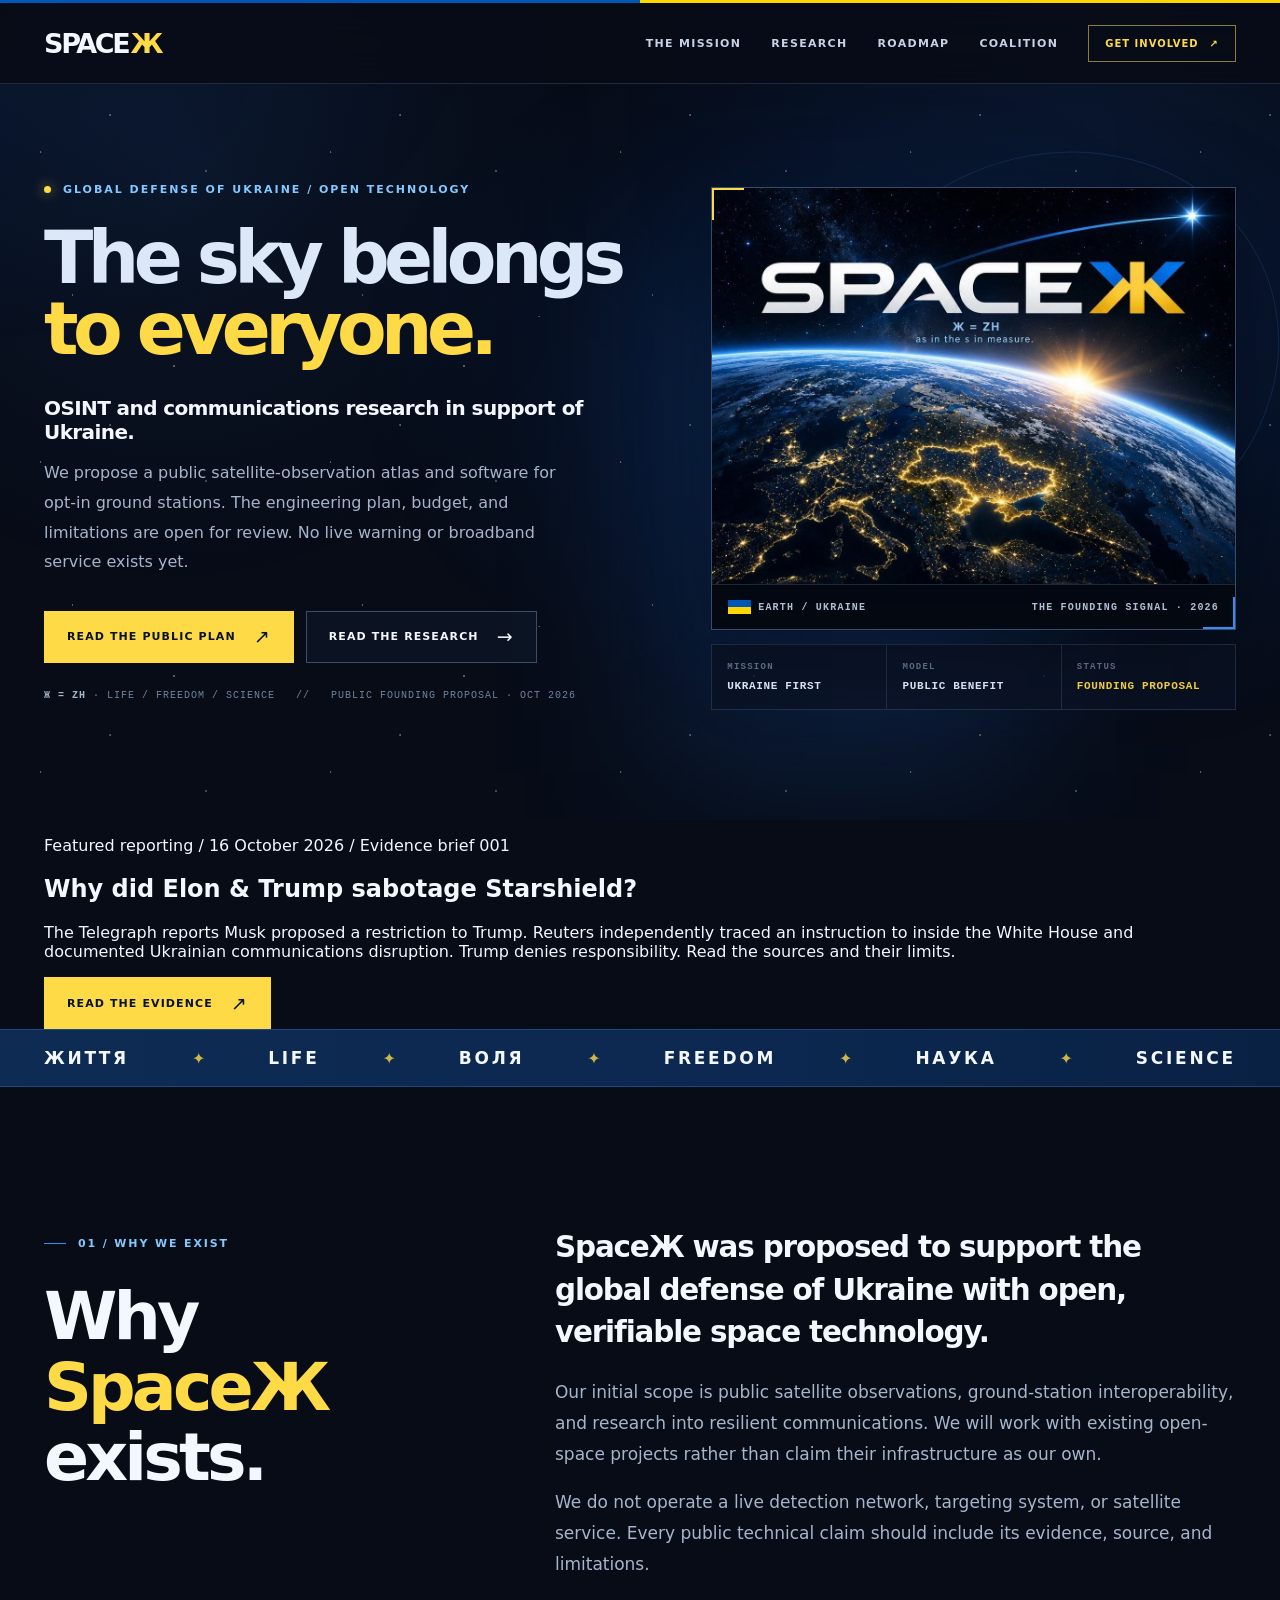
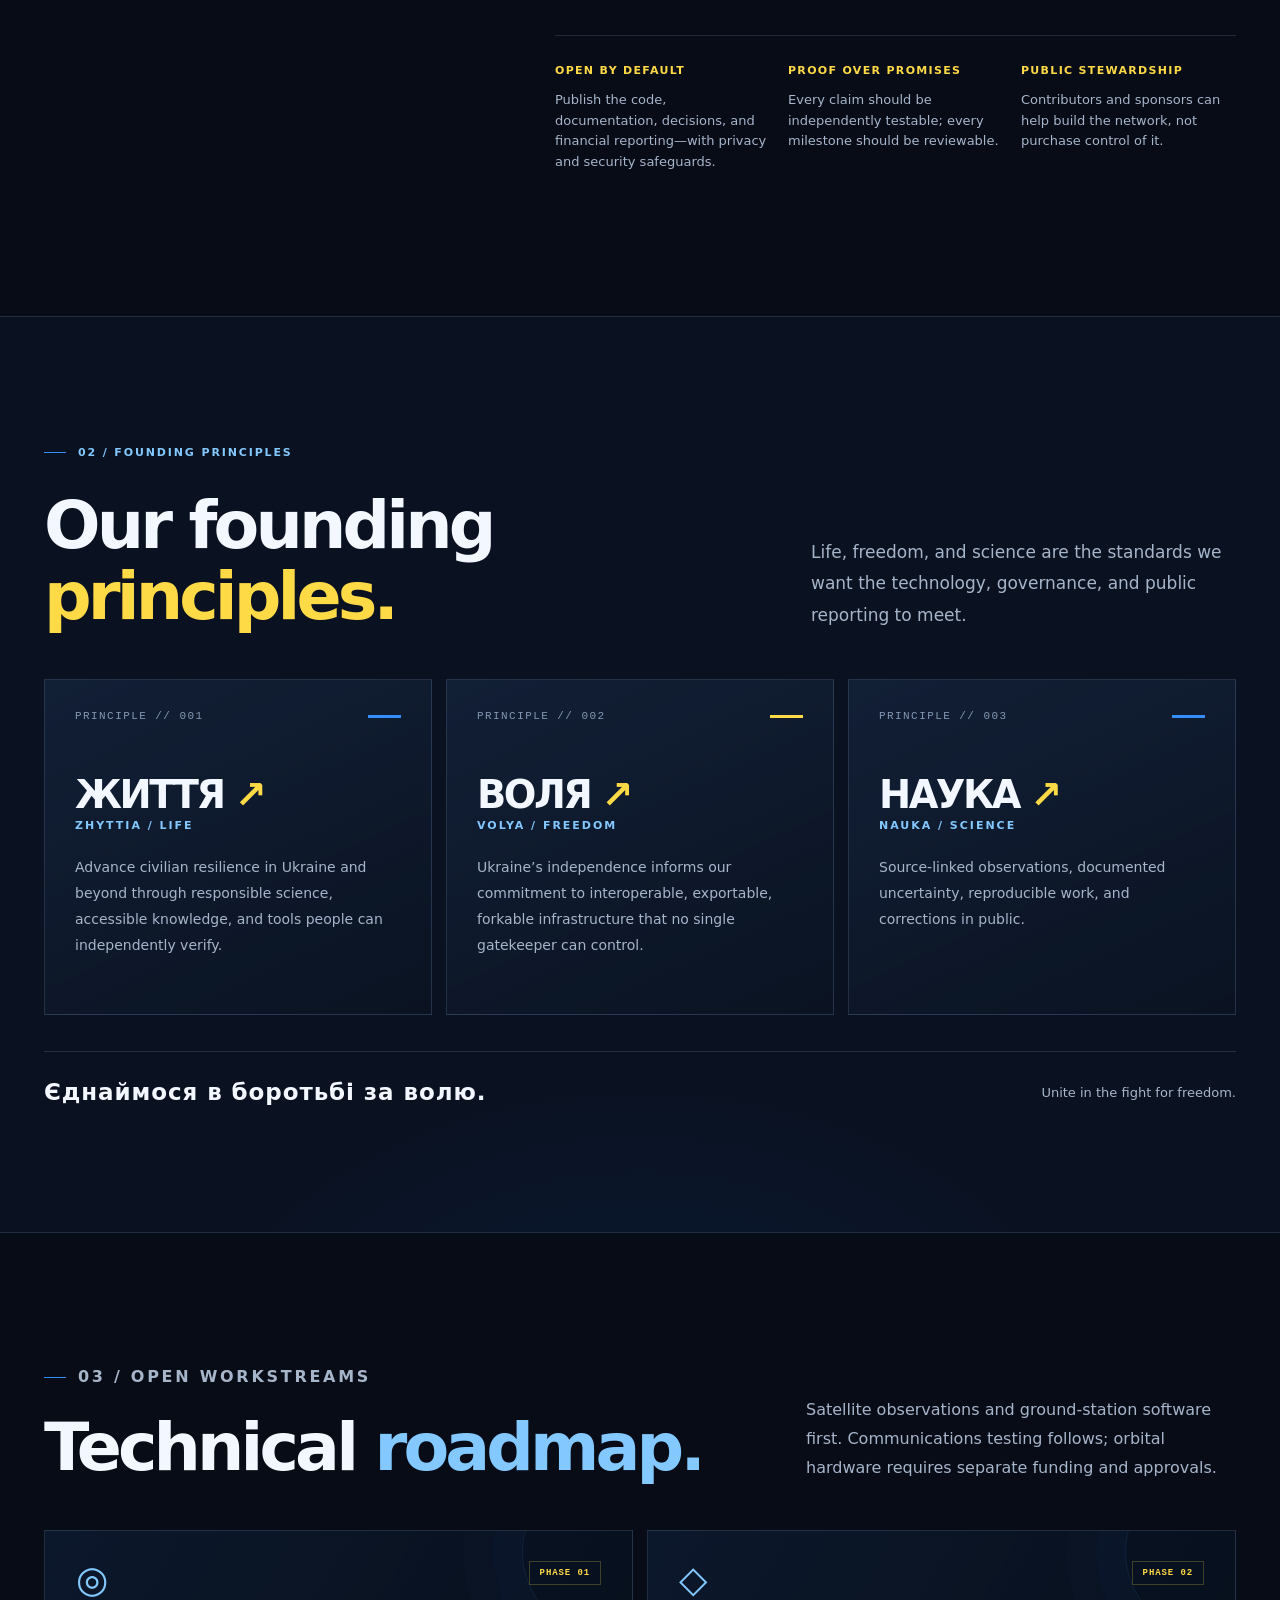
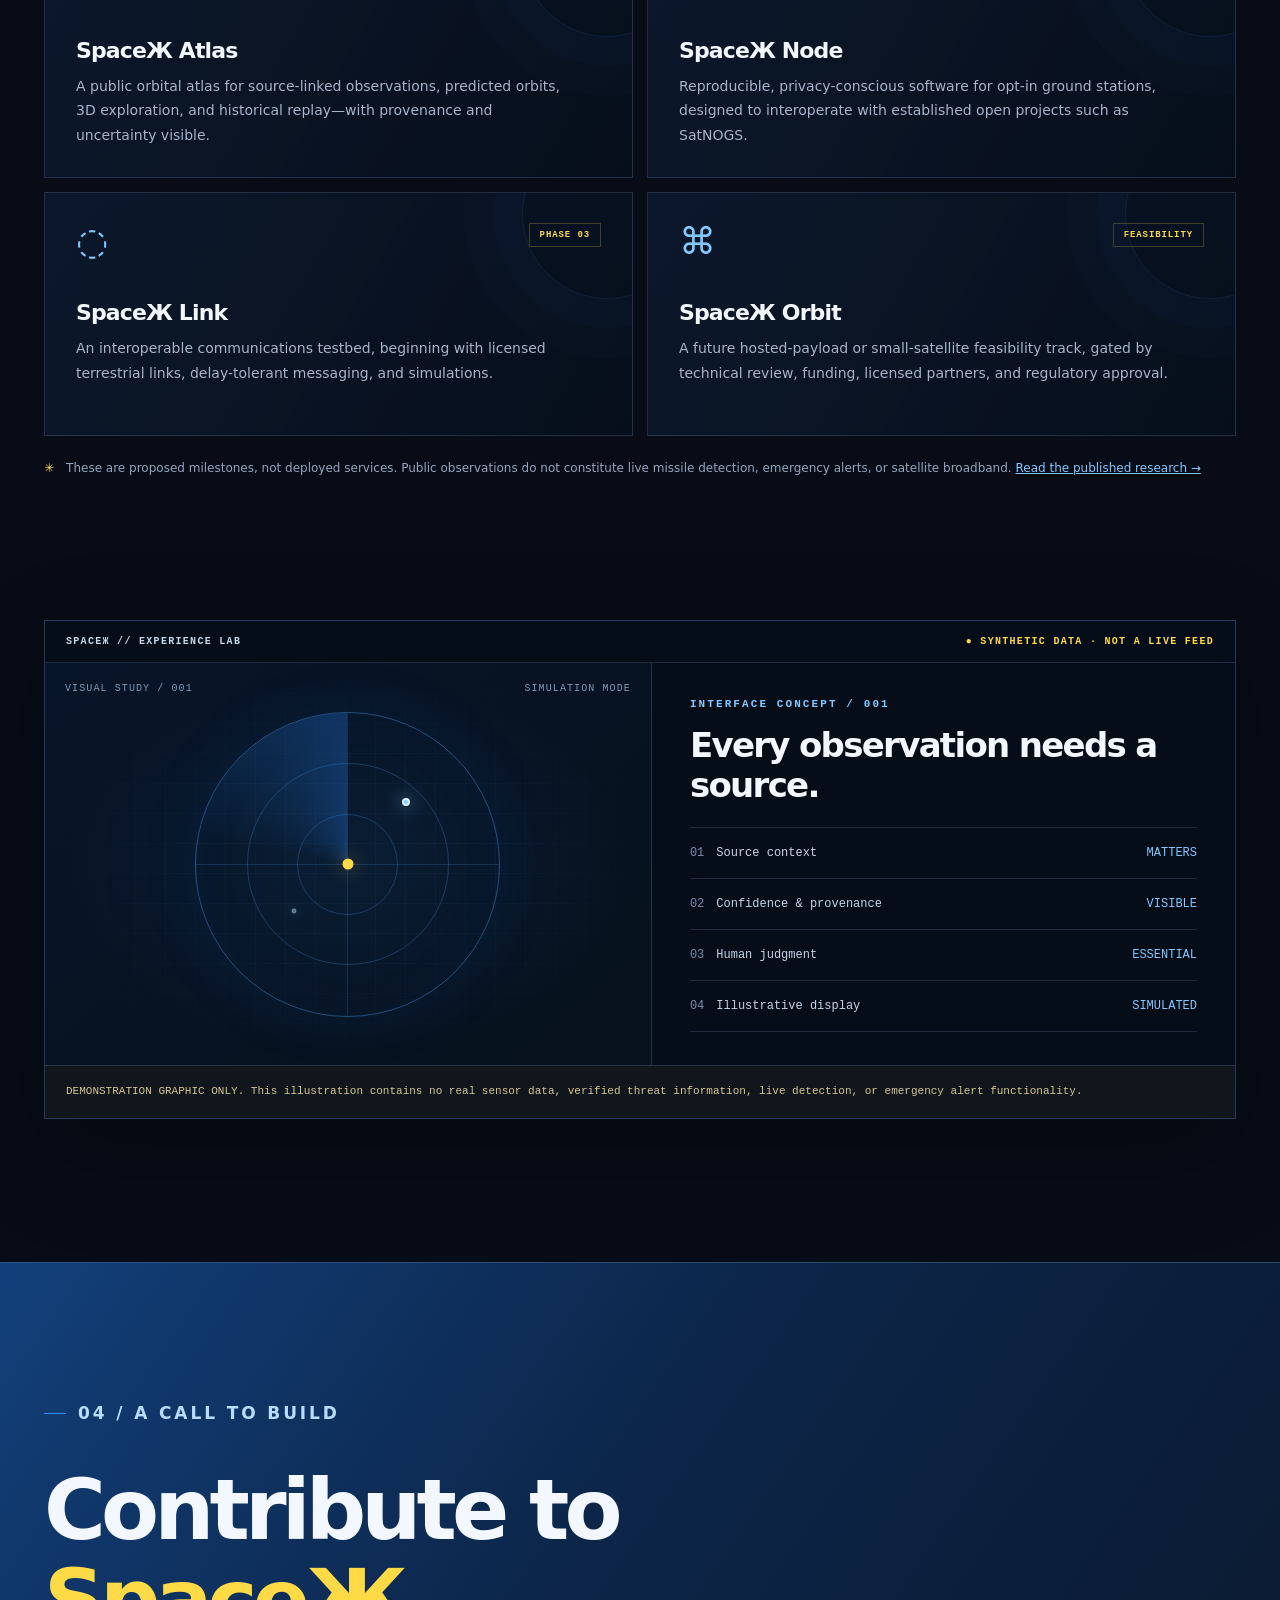
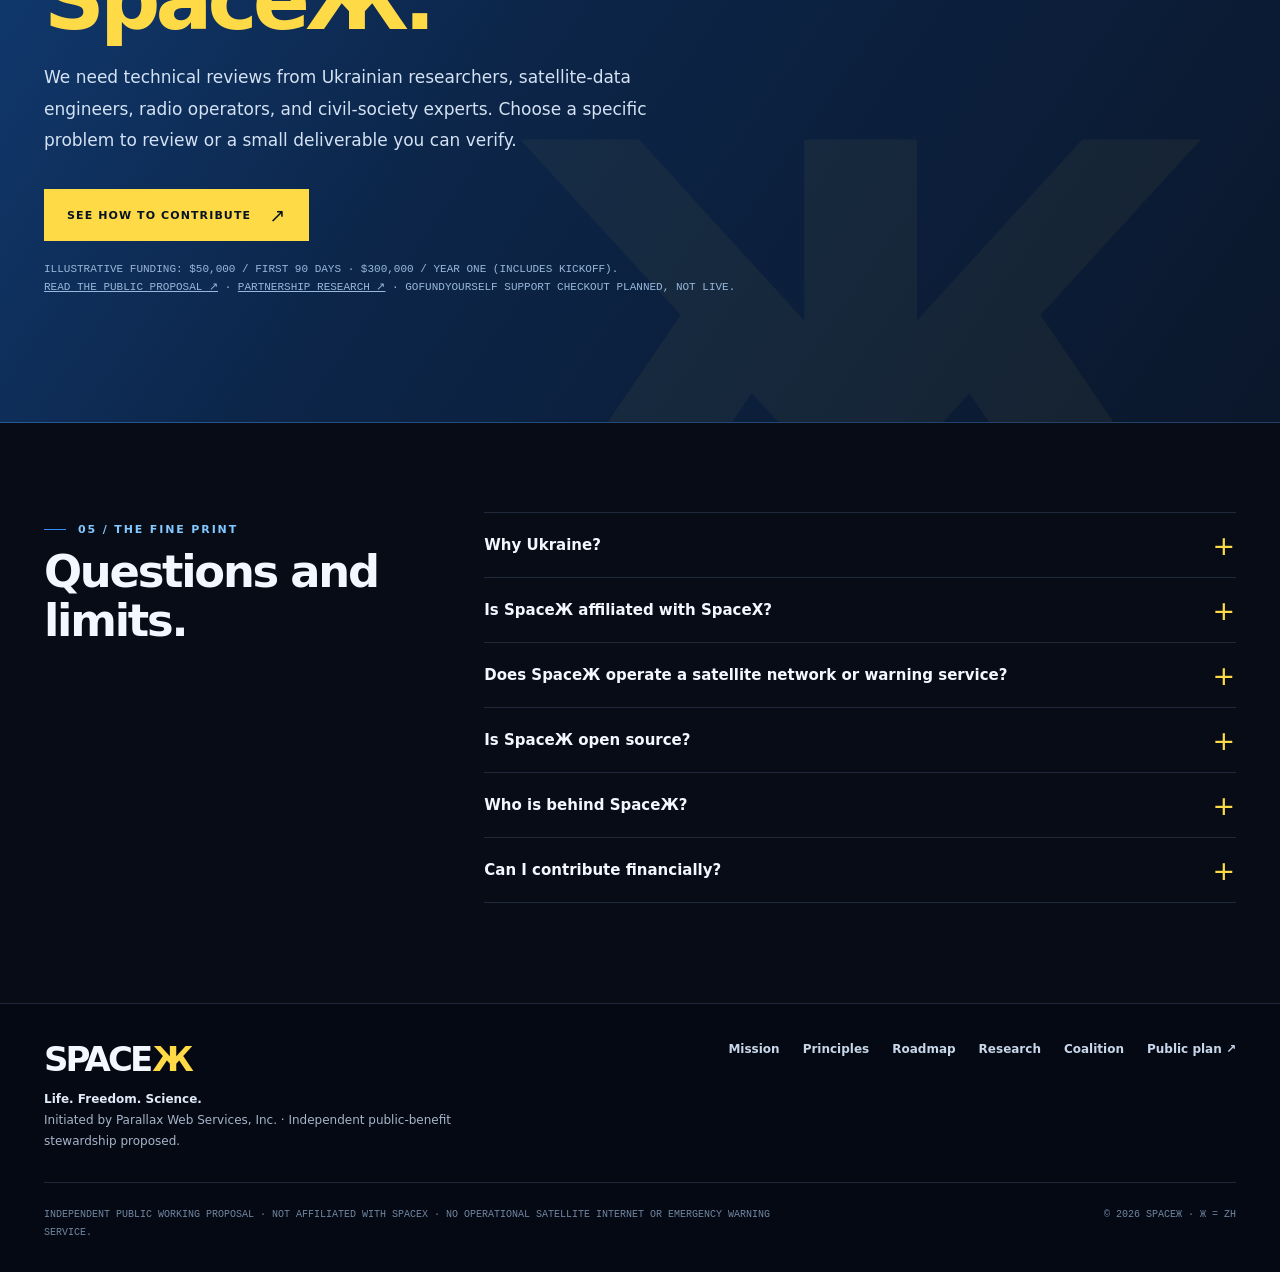
==== commit 6805abab: "Update index.html" ====
--- a/public/index.html
+++ b/public/index.html
@@ -386,7 +386,7 @@
       <div class="container">
         <div>
           <p class="evidence-feature-tag">Featured reporting / 16 October 2026 / Evidence brief 001</p>
-          <h2 id="evidence-feature-title">Who throttled Ukraine's Starshield?</h2>
+          <h2 id="evidence-feature-title">Why did Elon &amp; Trump sabotage Starshield?</h2>
           <p>The Telegraph reports Musk proposed a restriction to Trump. Reuters independently traced an instruction to inside the White House and documented Ukrainian communications disruption. Trump denies responsibility. Read the sources and their limits.</p>
         </div>
         <a class="button button-primary" href="/research/briefings/starshield-restrictions/">READ THE EVIDENCE <span class="arrow" aria-hidden="true">↗</span></a>
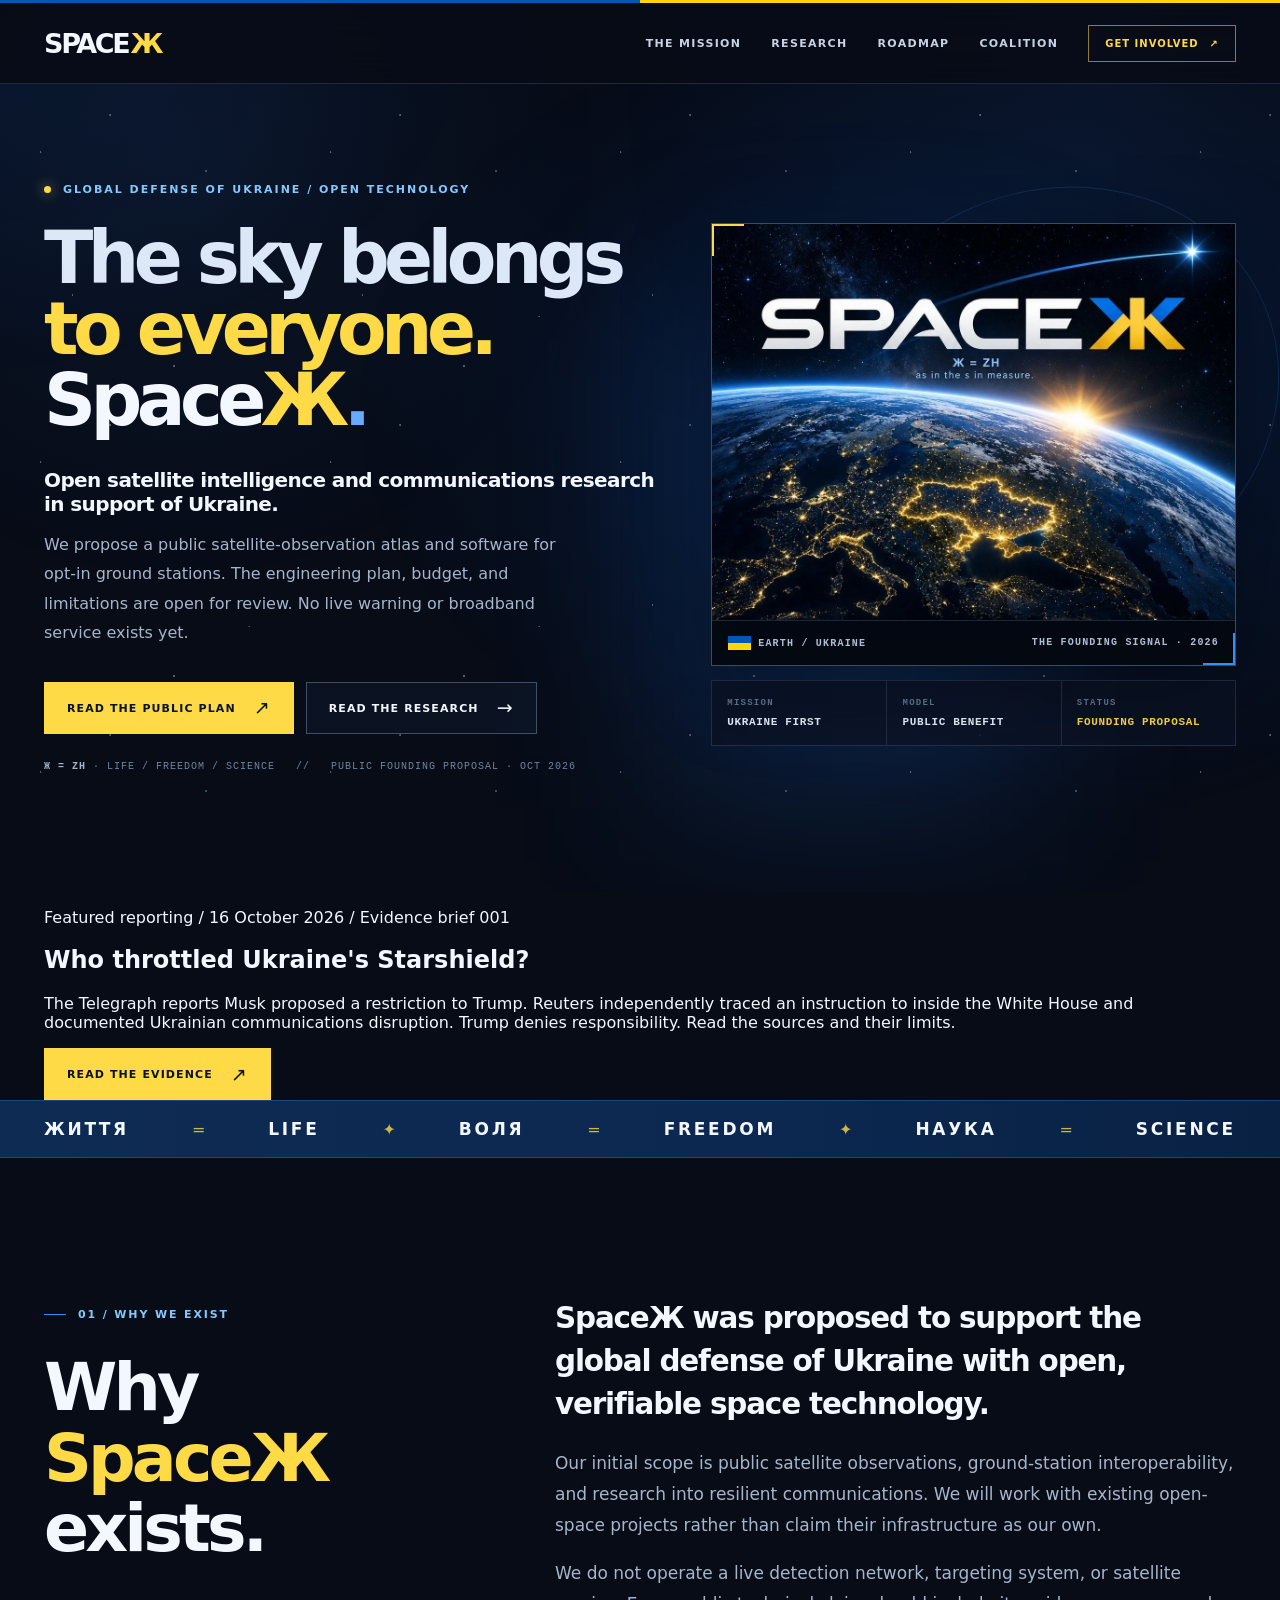
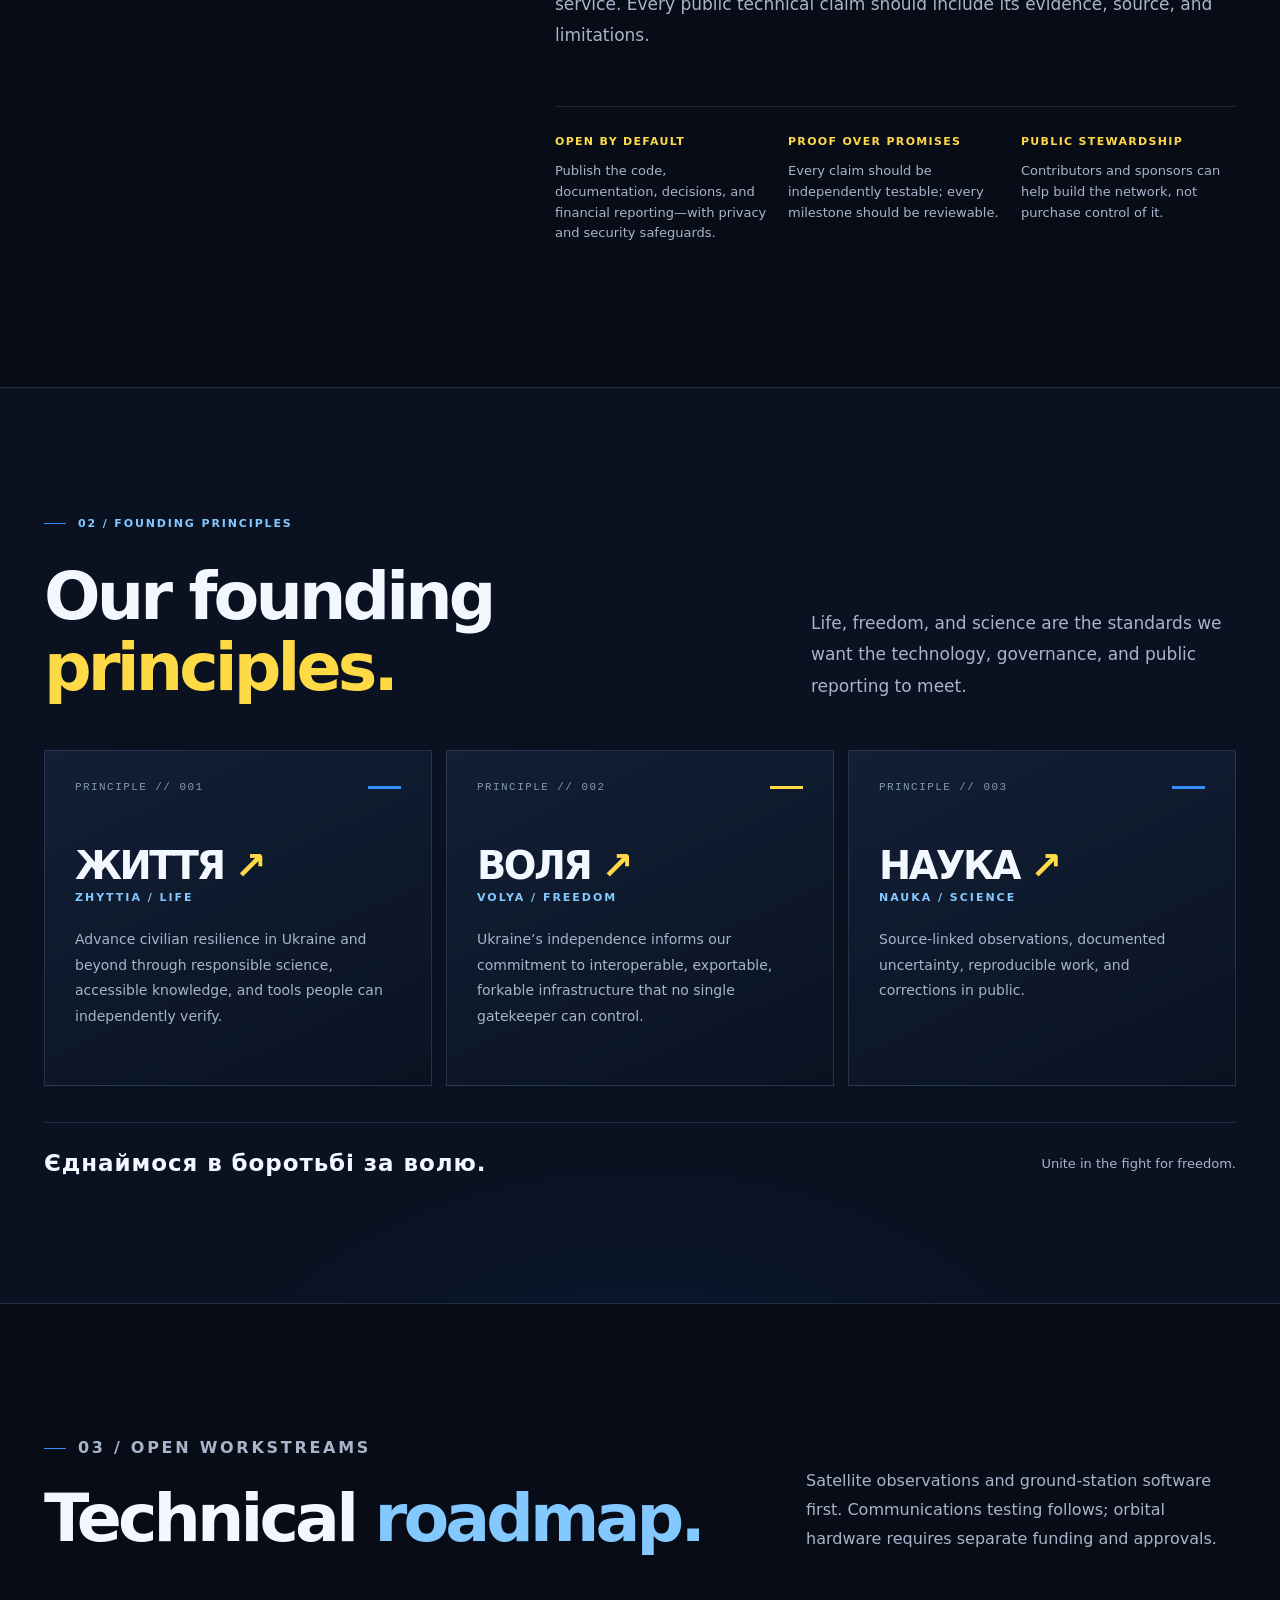
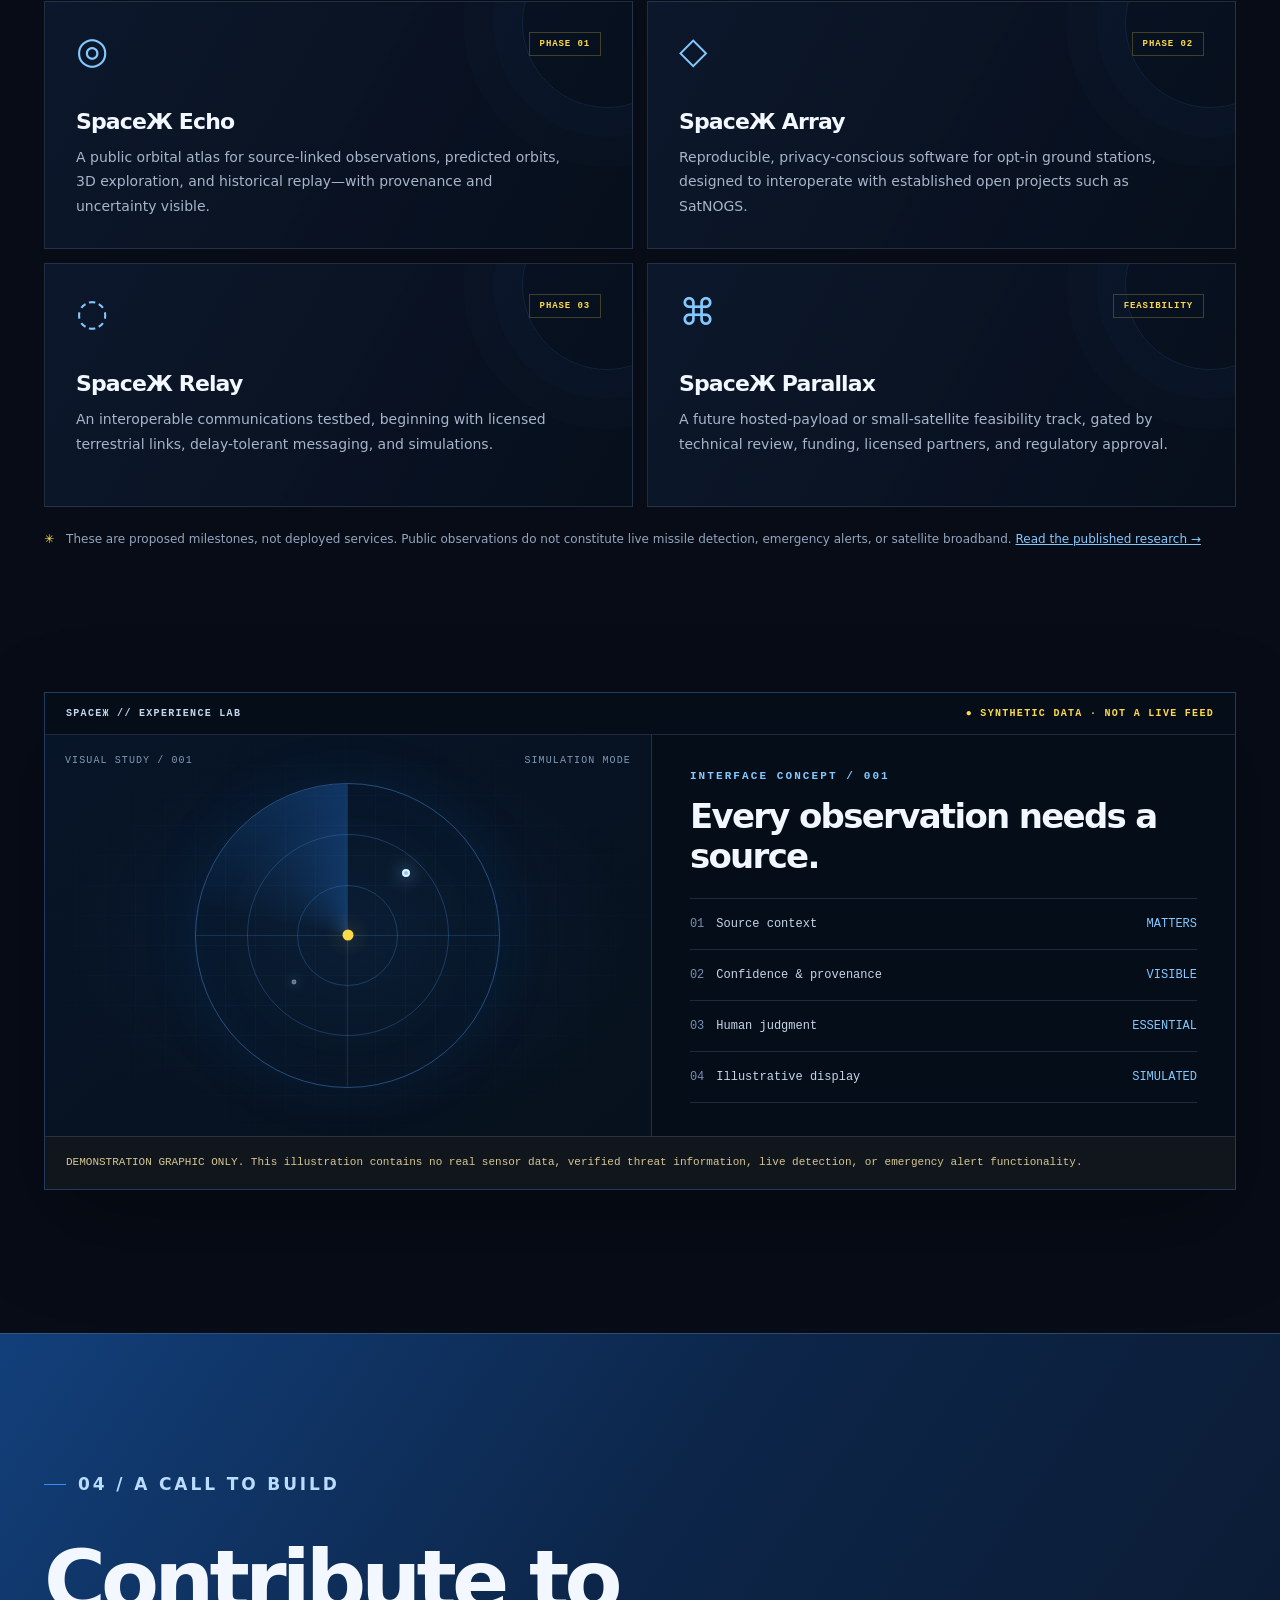
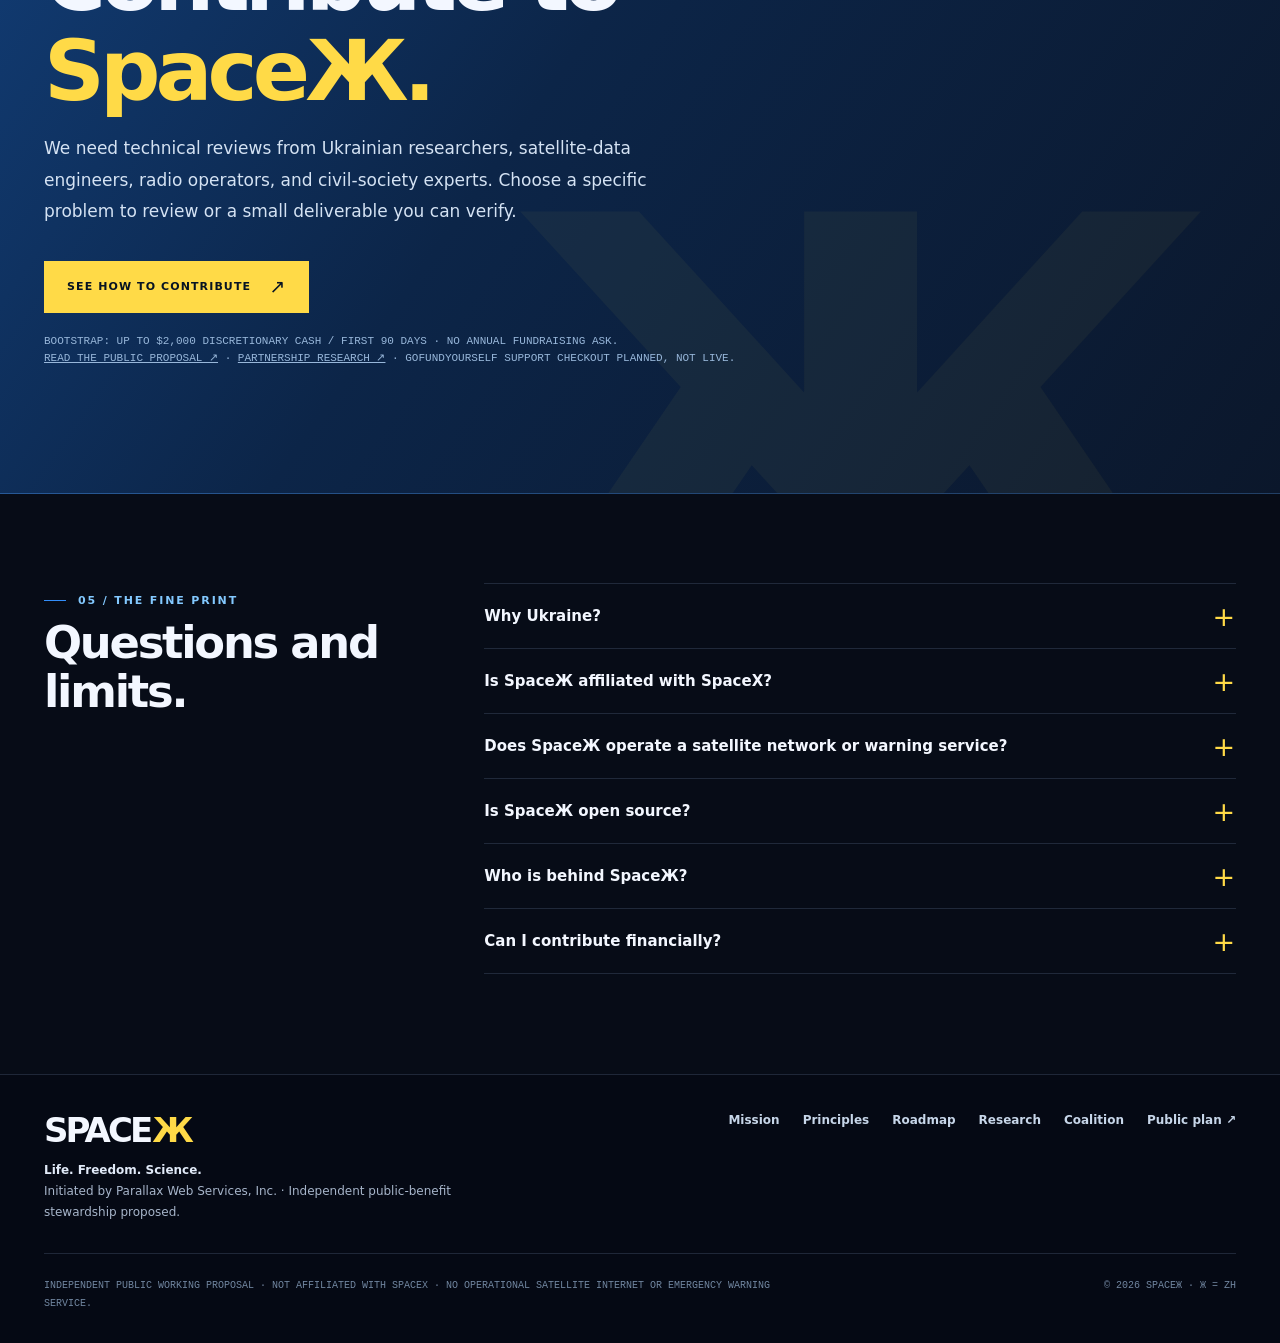
==== commit cf9500e4: "Bootstrap SpaceЖ funding and refresh workstream/ribbon branding" ====
--- a/public/index.html
+++ b/public/index.html
@@ -272,7 +272,7 @@
       .hero-media { max-width: 610px; width: 100%; margin: auto; }
       .ribbon-inner { justify-content: center; }
       .ribbon-word { font-size: 13px; }
-      .ribbon-inner .ribbon-word:nth-of-type(5), .ribbon-inner .ribbon-sep:nth-of-type(6) { display: none; }
+      .ribbon-inner > span:nth-child(n+8) { display: none; }
       .mission { padding: 89px 0 97px; }
       .mission-grid { grid-template-columns: 1fr; gap: 42px; }
       .mission .section-title { max-width: 570px; }
@@ -359,8 +359,8 @@
       <div class="container hero-grid">
         <div class="hero-copy">
           <div class="hero-eyebrow"><span class="tiny-dot" aria-hidden="true"></span><span>GLOBAL DEFENSE OF UKRAINE / OPEN TECHNOLOGY</span></div>
-          <h1 id="hero-title"><span class="h1-soft">The sky belongs</span><span class="h1-live">to everyone.</span></h1>
-          <p class="hero-subtitle">OSINT and communications research in support of Ukraine.</p>
+          <h1 id="hero-title"><span class="h1-soft">The sky belongs</span><span class="h1-live">to everyone.</span><span>Space<span class="word-zh" lang="uk">Ж</span><span class="period">.</span></span></h1>
+          <p class="hero-subtitle">Open satellite intelligence and communications research in support of Ukraine.</p>
           <p class="hero-description">We propose a public satellite-observation atlas and software for opt-in ground stations. The engineering plan, budget, and limitations are open for review. No live warning or broadband service exists yet.</p>
           <div class="hero-buttons">
             <a href="/plan/" class="button button-primary" target="_blank" rel="noopener noreferrer">READ THE PUBLIC PLAN <span class="arrow" aria-hidden="true">↗</span></a>
@@ -386,20 +386,20 @@
       <div class="container">
         <div>
           <p class="evidence-feature-tag">Featured reporting / 16 October 2026 / Evidence brief 001</p>
-          <h2 id="evidence-feature-title">Why did Elon &amp; Trump sabotage Starshield?</h2>
+          <h2 id="evidence-feature-title">Who throttled Ukraine's Starshield?</h2>
           <p>The Telegraph reports Musk proposed a restriction to Trump. Reuters independently traced an instruction to inside the White House and documented Ukrainian communications disruption. Trump denies responsibility. Read the sources and their limits.</p>
         </div>
         <a class="button button-primary" href="/research/briefings/starshield-restrictions/">READ THE EVIDENCE <span class="arrow" aria-hidden="true">↗</span></a>
       </div>
     </section>
 
-    <div class="ribbon" aria-label="Life, freedom, science">
+    <div class="ribbon" aria-label="Життя equals Life; Воля equals Freedom; Наука equals Science">
       <div class="container ribbon-inner" aria-hidden="true">
-        <span class="ribbon-word">ЖИТТЯ</span><span class="ribbon-sep">✦</span>
+        <span class="ribbon-word">ЖИТТЯ</span><span class="ribbon-sep ribbon-equals">=</span>
         <span class="ribbon-word">LIFE</span><span class="ribbon-sep">✦</span>
-        <span class="ribbon-word">ВОЛЯ</span><span class="ribbon-sep">✦</span>
+        <span class="ribbon-word">ВОЛЯ</span><span class="ribbon-sep ribbon-equals">=</span>
         <span class="ribbon-word">FREEDOM</span><span class="ribbon-sep">✦</span>
-        <span class="ribbon-word">НАУКА</span><span class="ribbon-sep">✦</span>
+        <span class="ribbon-word">НАУКА</span><span class="ribbon-sep ribbon-equals">=</span>
         <span class="ribbon-word">SCIENCE</span>
       </div>
     </div>
@@ -465,22 +465,22 @@
         <div class="work-grid">
           <article class="work-card">
             <div class="work-card-top"><span class="work-glyph" aria-hidden="true">◎</span><span class="work-label mono">PHASE 01</span></div>
-            <h3>SpaceЖ Atlas</h3>
+            <h3>SpaceЖ Echo</h3>
             <p>A public orbital atlas for source-linked observations, predicted orbits, 3D exploration, and historical replay—with provenance and uncertainty visible.</p>
           </article>
           <article class="work-card">
             <div class="work-card-top"><span class="work-glyph" aria-hidden="true">◇</span><span class="work-label mono">PHASE 02</span></div>
-            <h3>SpaceЖ Node</h3>
+            <h3>SpaceЖ Array</h3>
             <p>Reproducible, privacy-conscious software for opt-in ground stations, designed to interoperate with established open projects such as SatNOGS.</p>
           </article>
           <article class="work-card">
             <div class="work-card-top"><span class="work-glyph" aria-hidden="true">◌</span><span class="work-label mono">PHASE 03</span></div>
-            <h3>SpaceЖ Link</h3>
+            <h3>SpaceЖ Relay</h3>
             <p>An interoperable communications testbed, beginning with licensed terrestrial links, delay-tolerant messaging, and simulations.</p>
           </article>
           <article class="work-card">
             <div class="work-card-top"><span class="work-glyph" aria-hidden="true">⌘</span><span class="work-label mono">FEASIBILITY</span></div>
-            <h3>SpaceЖ Orbit</h3>
+            <h3>SpaceЖ Parallax</h3>
             <p>A future hosted-payload or small-satellite feasibility track, gated by technical review, funding, licensed partners, and regulatory approval.</p>
           </article>
         </div>
@@ -517,7 +517,7 @@
         <h2 id="join-title" class="section-title">Contribute to <span class="accent">SpaceЖ.</span></h2>
         <p>We need technical reviews from Ukrainian researchers, satellite-data engineers, radio operators, and civil-society experts. Choose a specific problem to review or a small deliverable you can verify.</p>
         <a class="button button-primary" href="/coalition/">SEE HOW TO CONTRIBUTE <span class="arrow" aria-hidden="true">↗</span></a>
-        <span class="join-small mono">ILLUSTRATIVE FUNDING: $50,000 / FIRST 90 DAYS · $300,000 / YEAR ONE (INCLUDES KICKOFF).<br>
+        <span class="join-small mono">BOOTSTRAP: UP TO $2,000 DISCRETIONARY CASH / FIRST 90 DAYS · NO ANNUAL FUNDRAISING ASK.<br>
           <a href="/plan/" target="_blank" rel="noopener noreferrer"><u>READ THE PUBLIC PROPOSAL ↗</u></a> · <a href="/coalition/"><u>PARTNERSHIP RESEARCH ↗</u></a> · GOFUNDYOURSELF SUPPORT CHECKOUT PLANNED, NOT LIVE.</span>
         <!-- Future GoFundYourself embedded checkout is mounted here only after governance, disclosures, and payment review. -->
         <div id="gofundyourself-funnel" hidden data-provider="gofundyourself" data-campaign="spacezh"></div>
@@ -533,7 +533,7 @@
           <details class="faq-item"><summary>Does SpaceЖ operate a satellite network or warning service?</summary><p>No. There is no operational SpaceЖ broadband constellation, satellite link, launch-detection system, or emergency warning service. The experience lab is synthetic.</p></details>
           <details class="faq-item"><summary>Is SpaceЖ open source?</summary><p>The website and founding proposal are public. The plan is to use OSI-approved software licenses and publish technical work as it becomes ready; individual component licenses have not all been chosen.</p></details>
           <details class="faq-item"><summary>Who is behind SpaceЖ?</summary><p>Parallax Web Services, Inc. is initiating this public working proposal. The preferred long-term steward is an independent nonprofit or comparable public-benefit entity; none is claimed to exist yet.</p></details>
-          <details class="faq-item"><summary>Can I contribute financially?</summary><p>We are seeking collaborators and nonbinding expressions of support. The proposed $50,000 kickoff and $300,000 first-year figures are planning estimates, not funded commitments. GoFundYourself checkout is not live; any future campaign must publish its legal recipient, fee disclosures, and refund terms before processing contributions.</p></details>
+          <details class="faq-item"><summary>Can I contribute financially?</summary><p>We are seeking collaborators and nonbinding expressions of support. Our first-90-days plan has an up-to-$2,000 discretionary cash spending ceiling, not a fundraising target; there is no preset annual ask. GoFundYourself checkout is not live. Any future milestone sponsorship must disclose its legal recipient, fees, tax status, and refund terms before accepting funds.</p></details>
         </div>
       </div>
     </section>
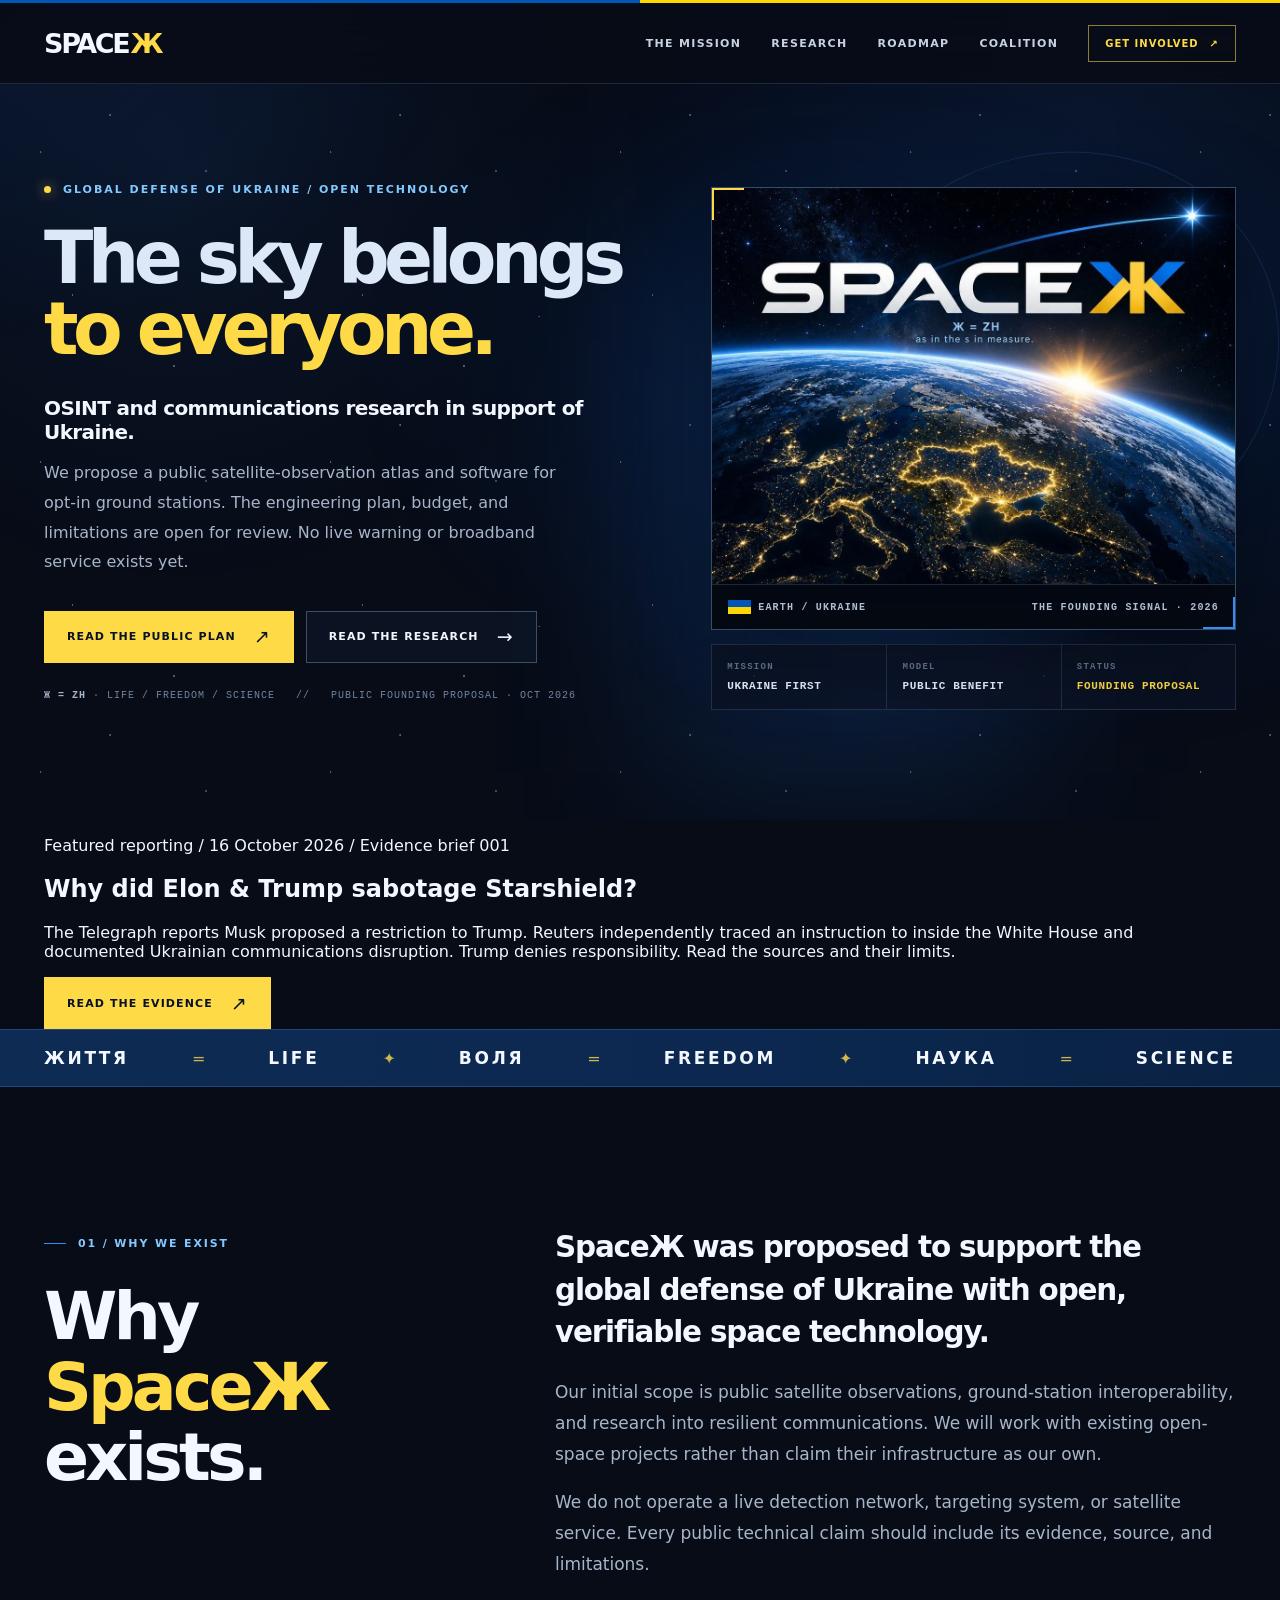
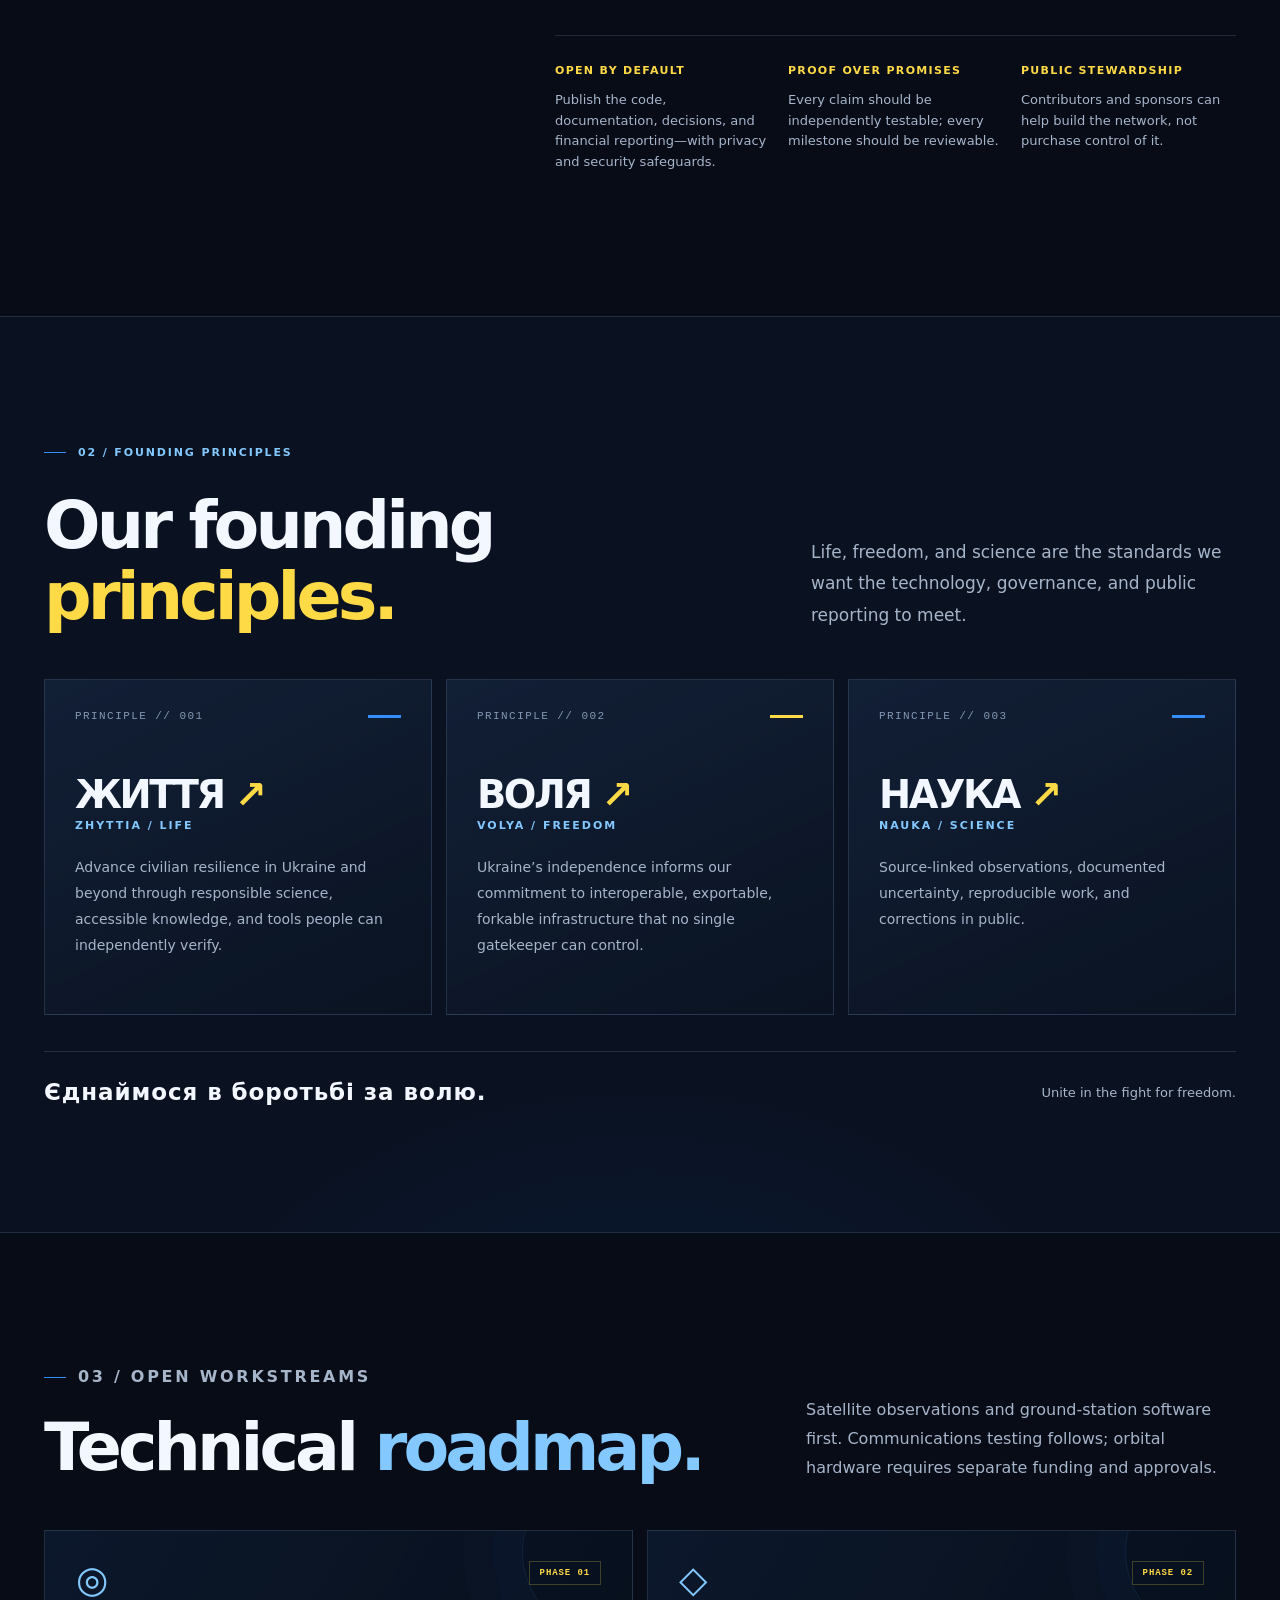
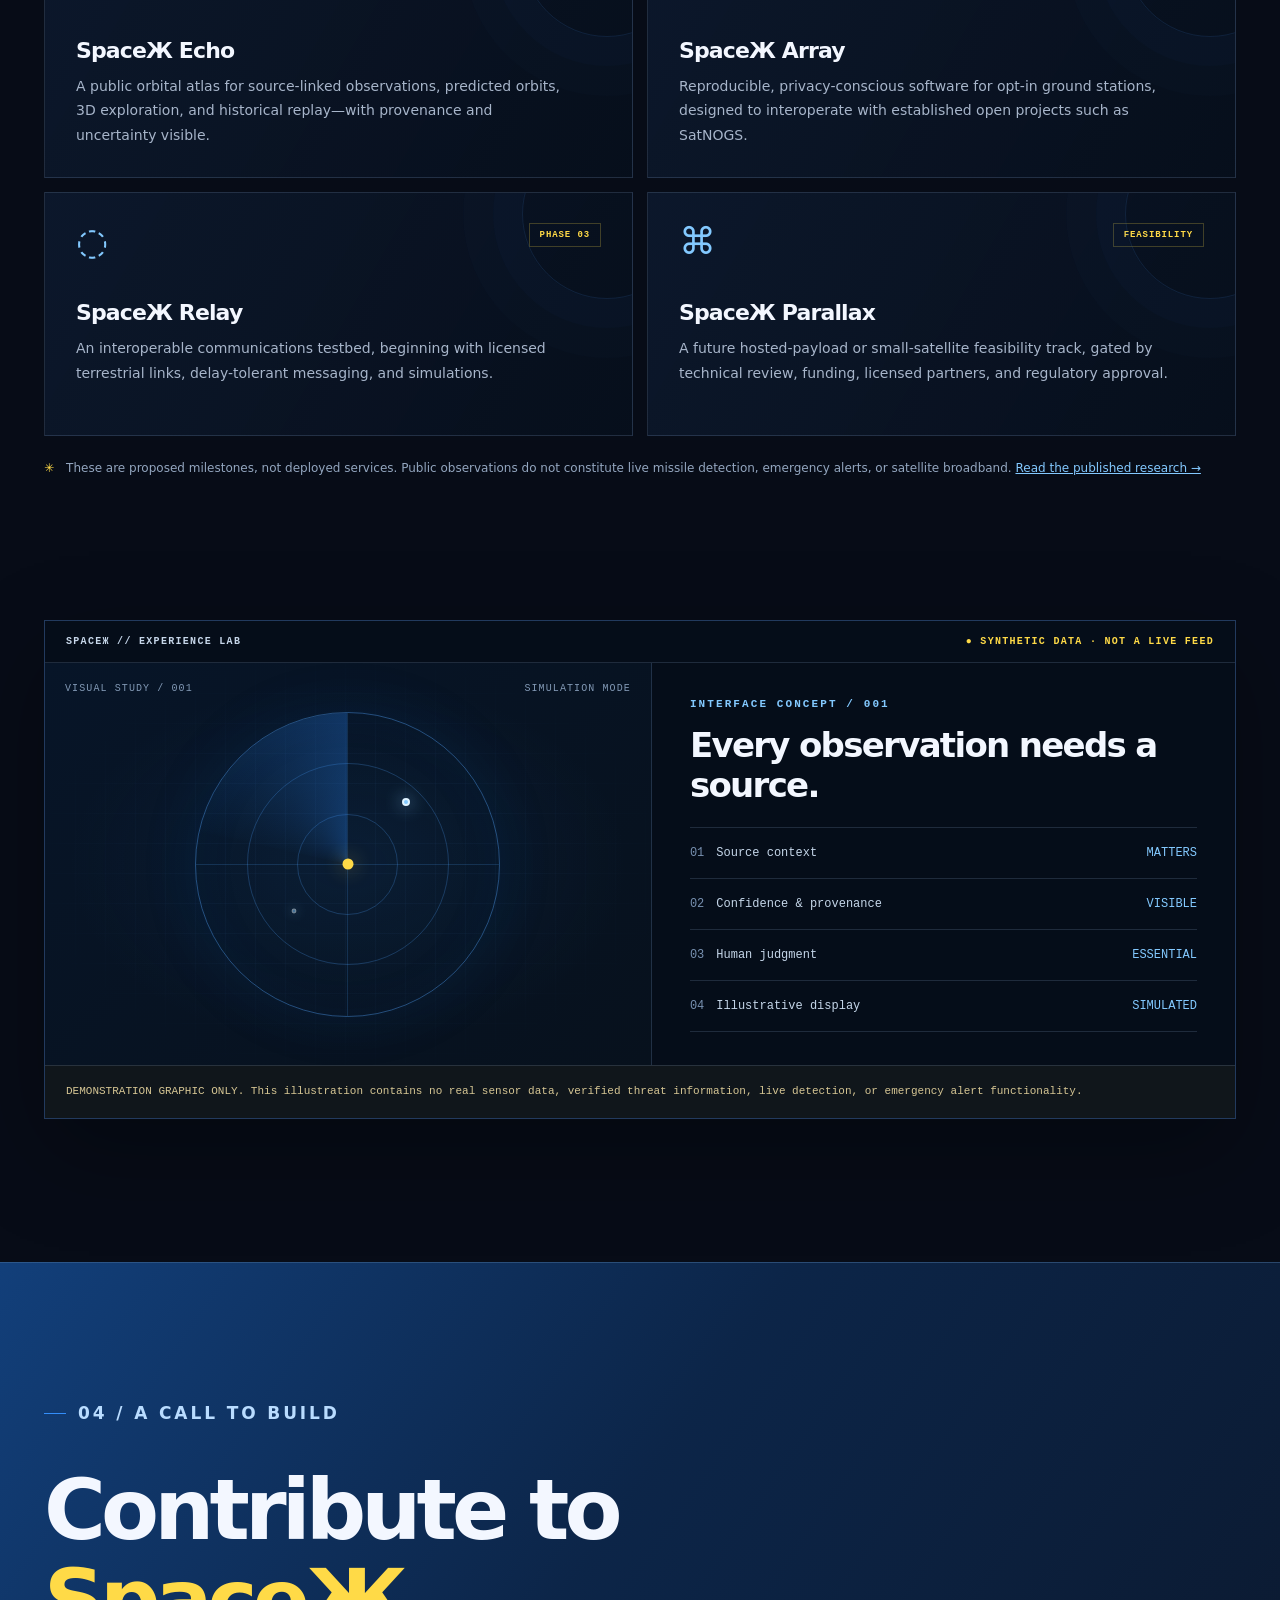
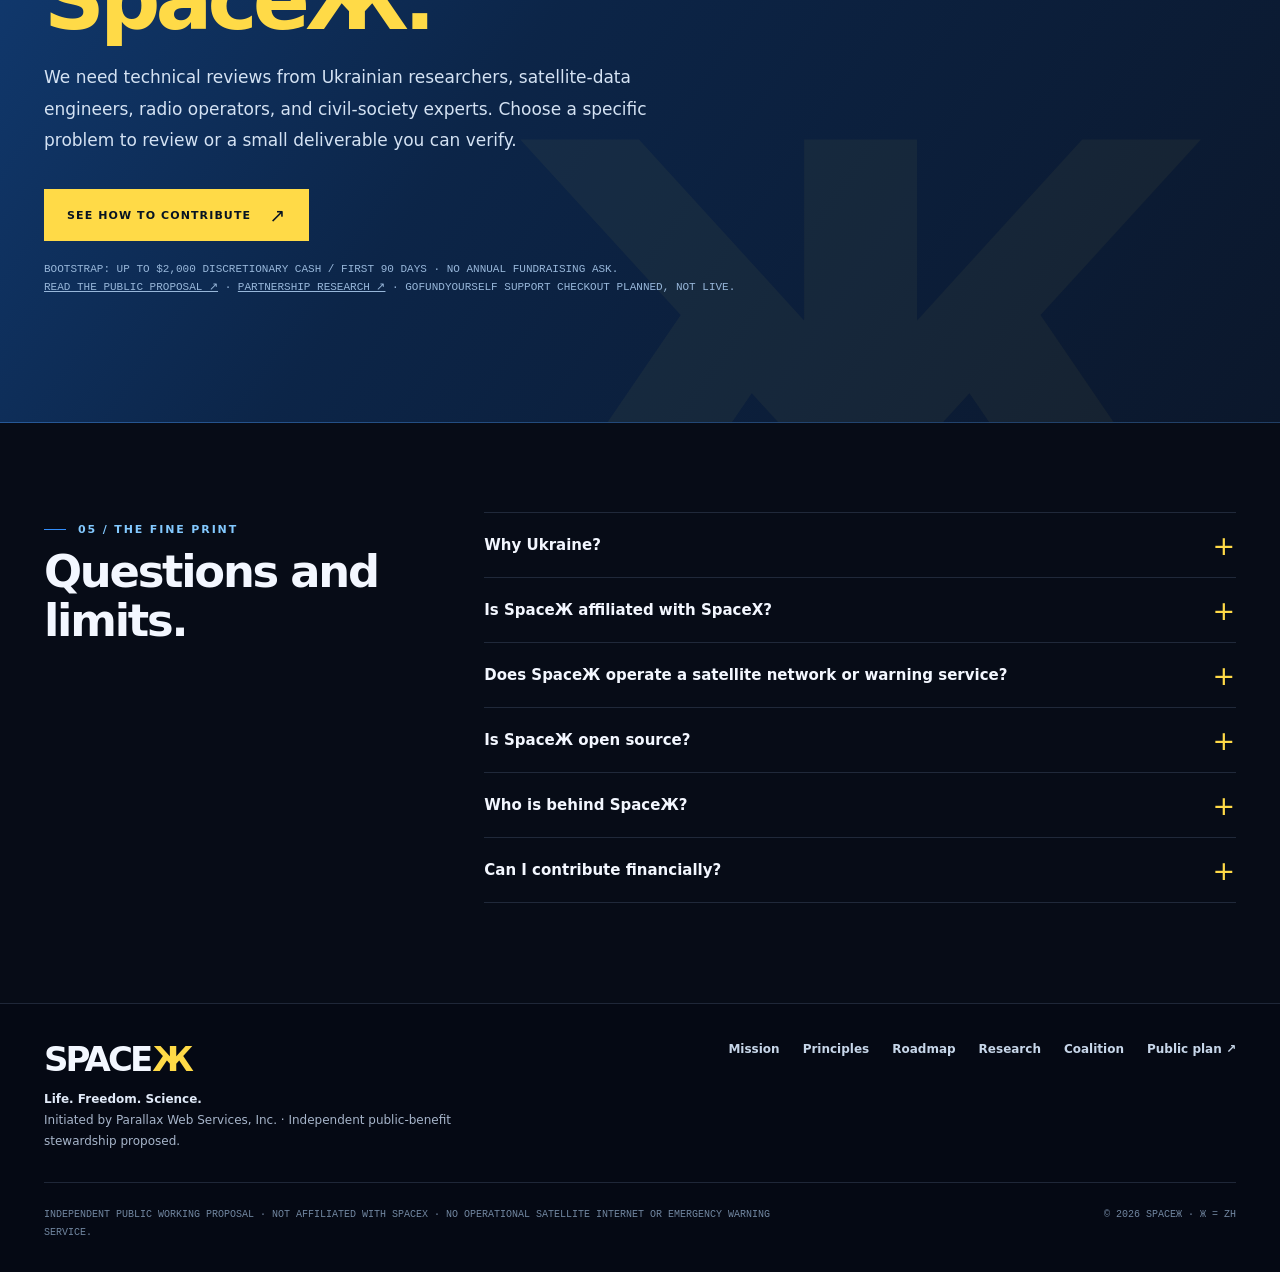
==== commit b52a8a4a: "Bootstrap SpaceЖ funding and update public branding (#14) Replace speculative funding envelopes with" ====
--- a/public/index.html
+++ b/public/index.html
@@ -359,8 +359,8 @@
       <div class="container hero-grid">
         <div class="hero-copy">
           <div class="hero-eyebrow"><span class="tiny-dot" aria-hidden="true"></span><span>GLOBAL DEFENSE OF UKRAINE / OPEN TECHNOLOGY</span></div>
-          <h1 id="hero-title"><span class="h1-soft">The sky belongs</span><span class="h1-live">to everyone.</span><span>Space<span class="word-zh" lang="uk">Ж</span><span class="period">.</span></span></h1>
-          <p class="hero-subtitle">Open satellite intelligence and communications research in support of Ukraine.</p>
+          <h1 id="hero-title"><span class="h1-soft">The sky belongs</span><span class="h1-live">to everyone.</span></h1>
+          <p class="hero-subtitle">OSINT and communications research in support of Ukraine.</p>
           <p class="hero-description">We propose a public satellite-observation atlas and software for opt-in ground stations. The engineering plan, budget, and limitations are open for review. No live warning or broadband service exists yet.</p>
           <div class="hero-buttons">
             <a href="/plan/" class="button button-primary" target="_blank" rel="noopener noreferrer">READ THE PUBLIC PLAN <span class="arrow" aria-hidden="true">↗</span></a>
@@ -386,7 +386,7 @@
       <div class="container">
         <div>
           <p class="evidence-feature-tag">Featured reporting / 16 October 2026 / Evidence brief 001</p>
-          <h2 id="evidence-feature-title">Who throttled Ukraine's Starshield?</h2>
+          <h2 id="evidence-feature-title">Why did Elon &amp; Trump sabotage Starshield?</h2>
           <p>The Telegraph reports Musk proposed a restriction to Trump. Reuters independently traced an instruction to inside the White House and documented Ukrainian communications disruption. Trump denies responsibility. Read the sources and their limits.</p>
         </div>
         <a class="button button-primary" href="/research/briefings/starshield-restrictions/">READ THE EVIDENCE <span class="arrow" aria-hidden="true">↗</span></a>
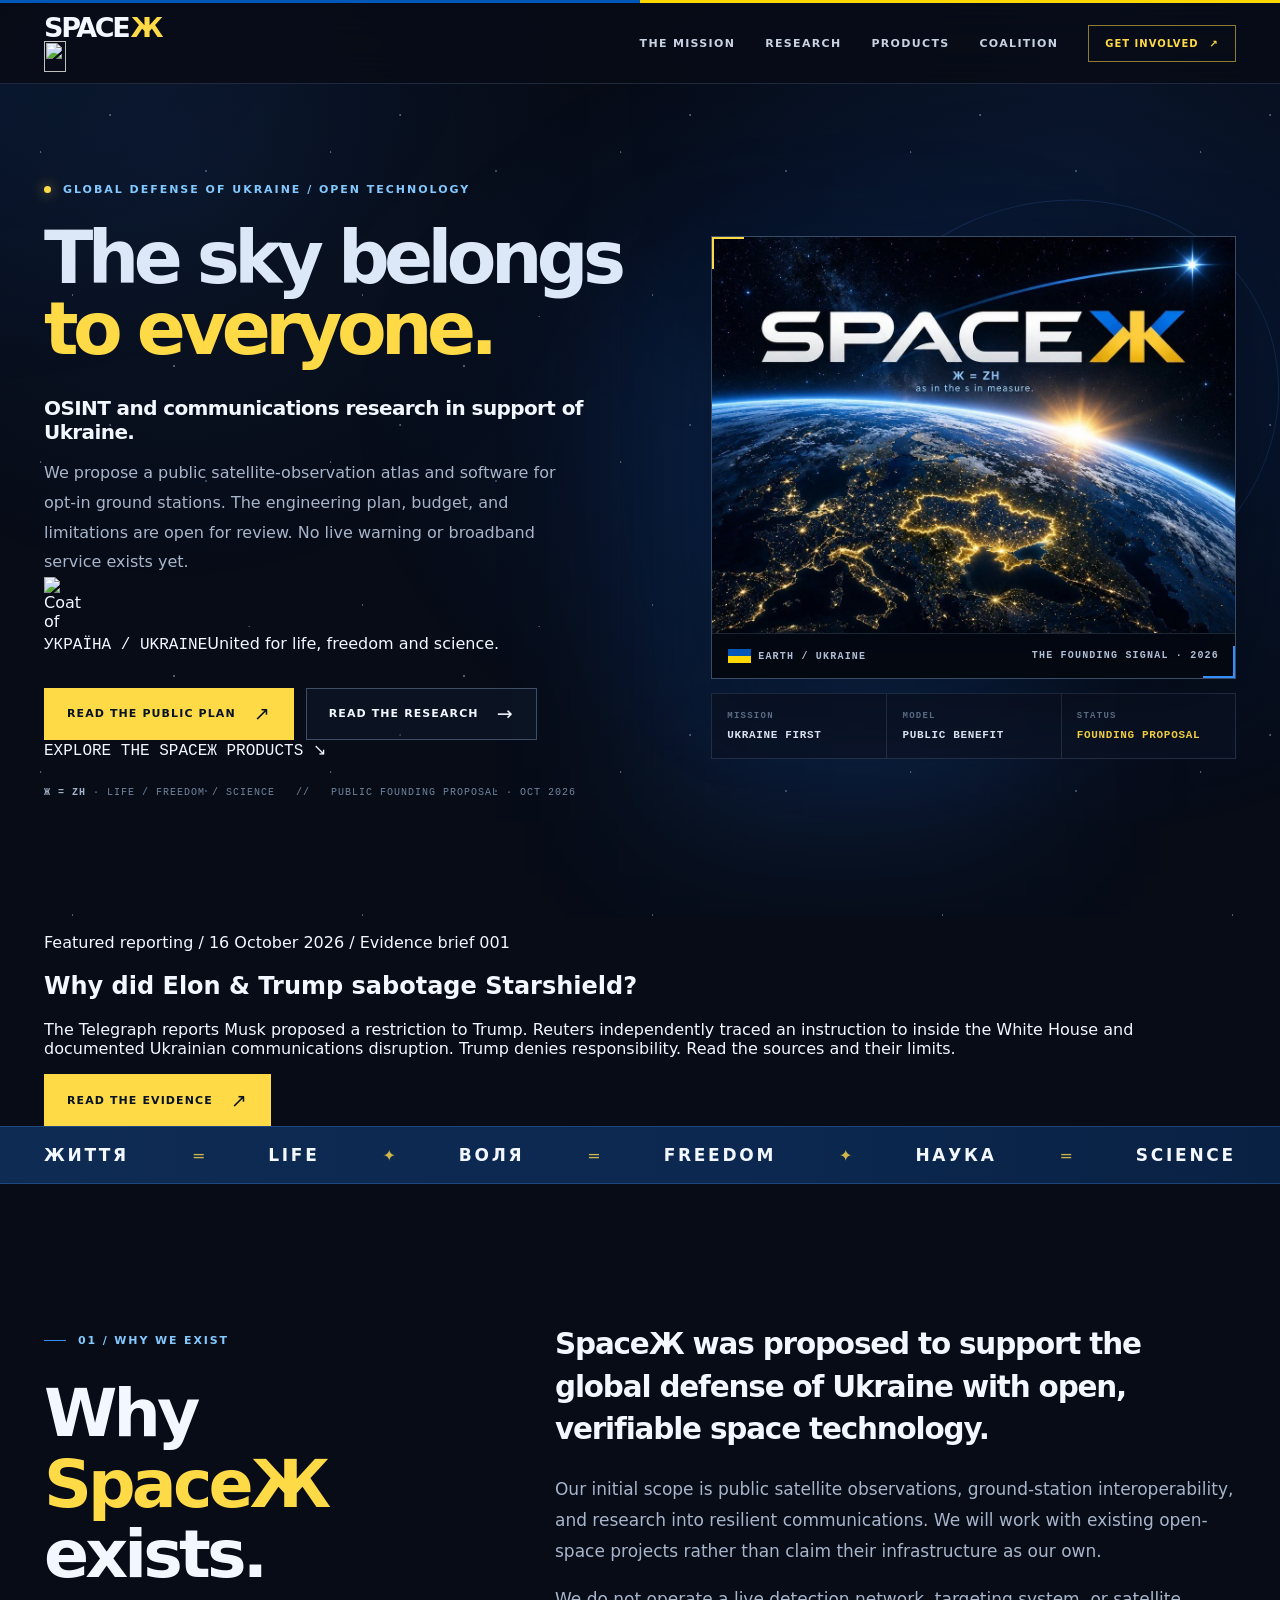
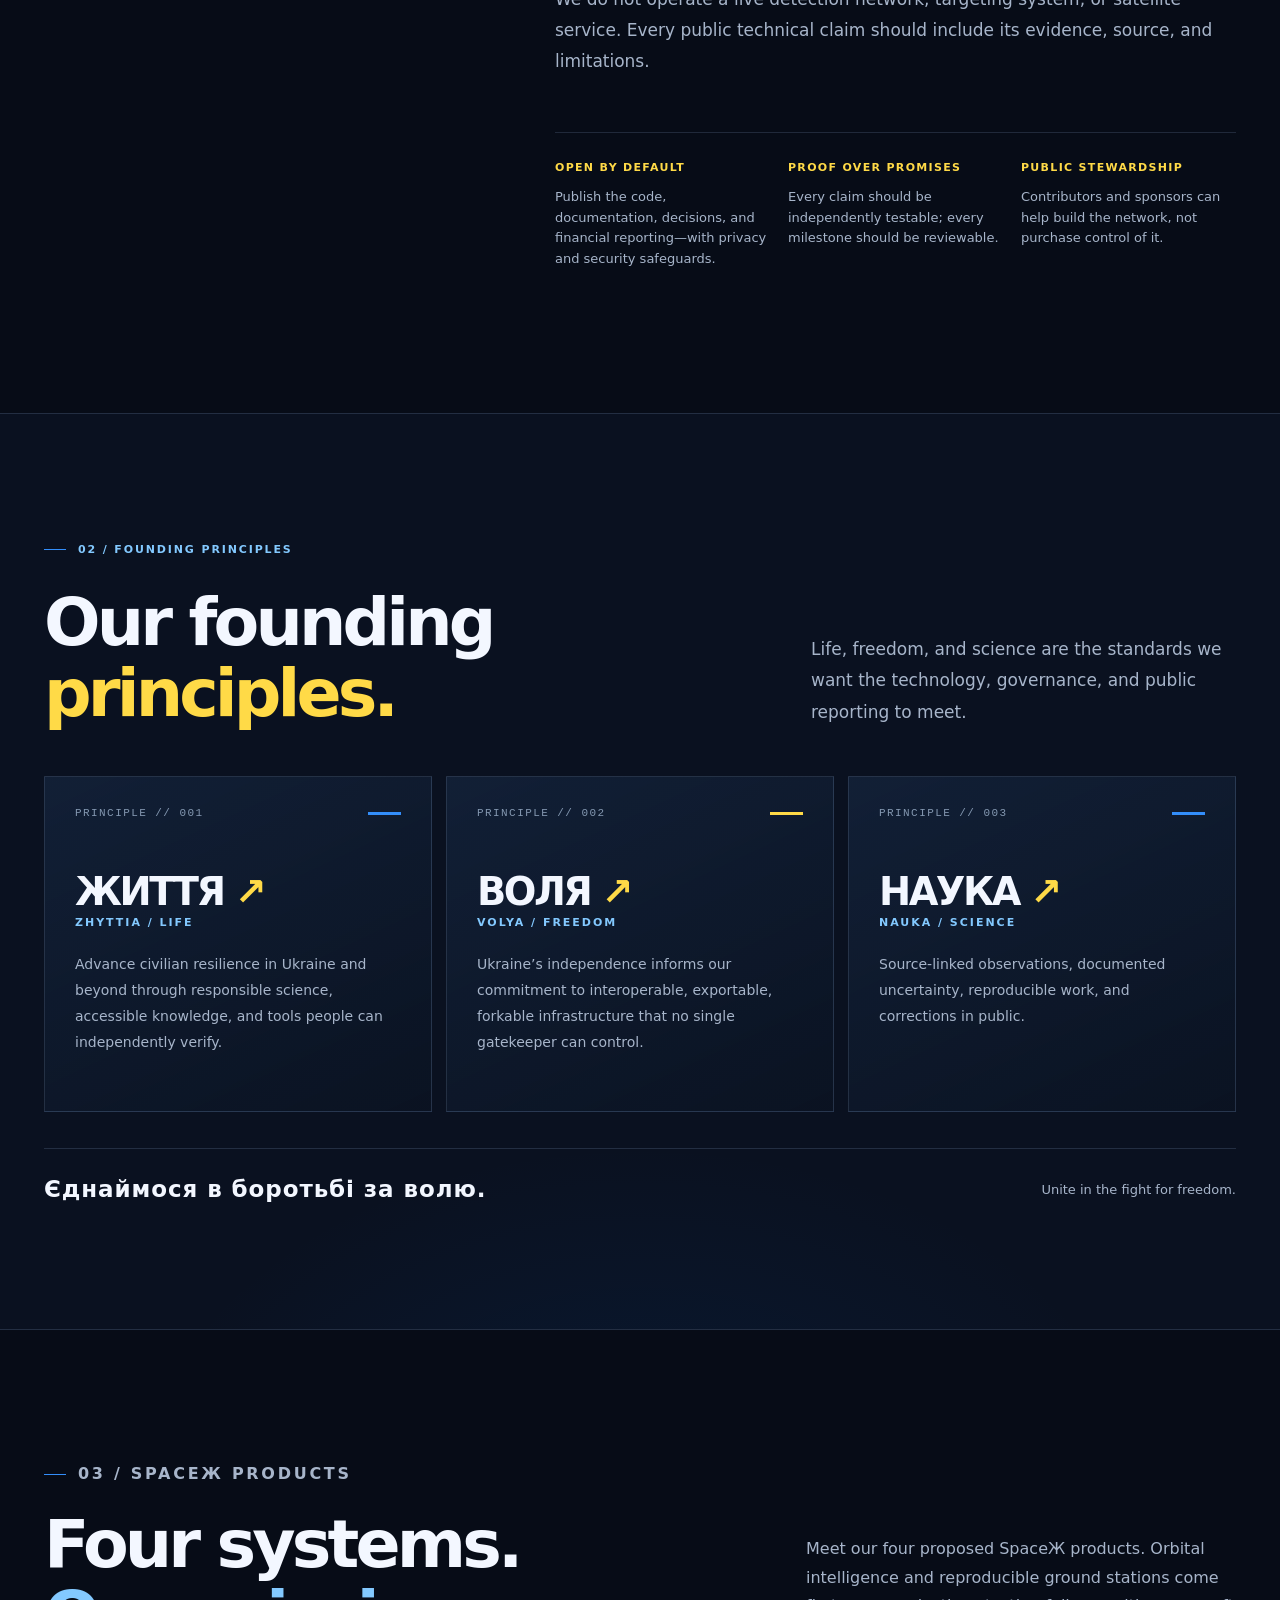
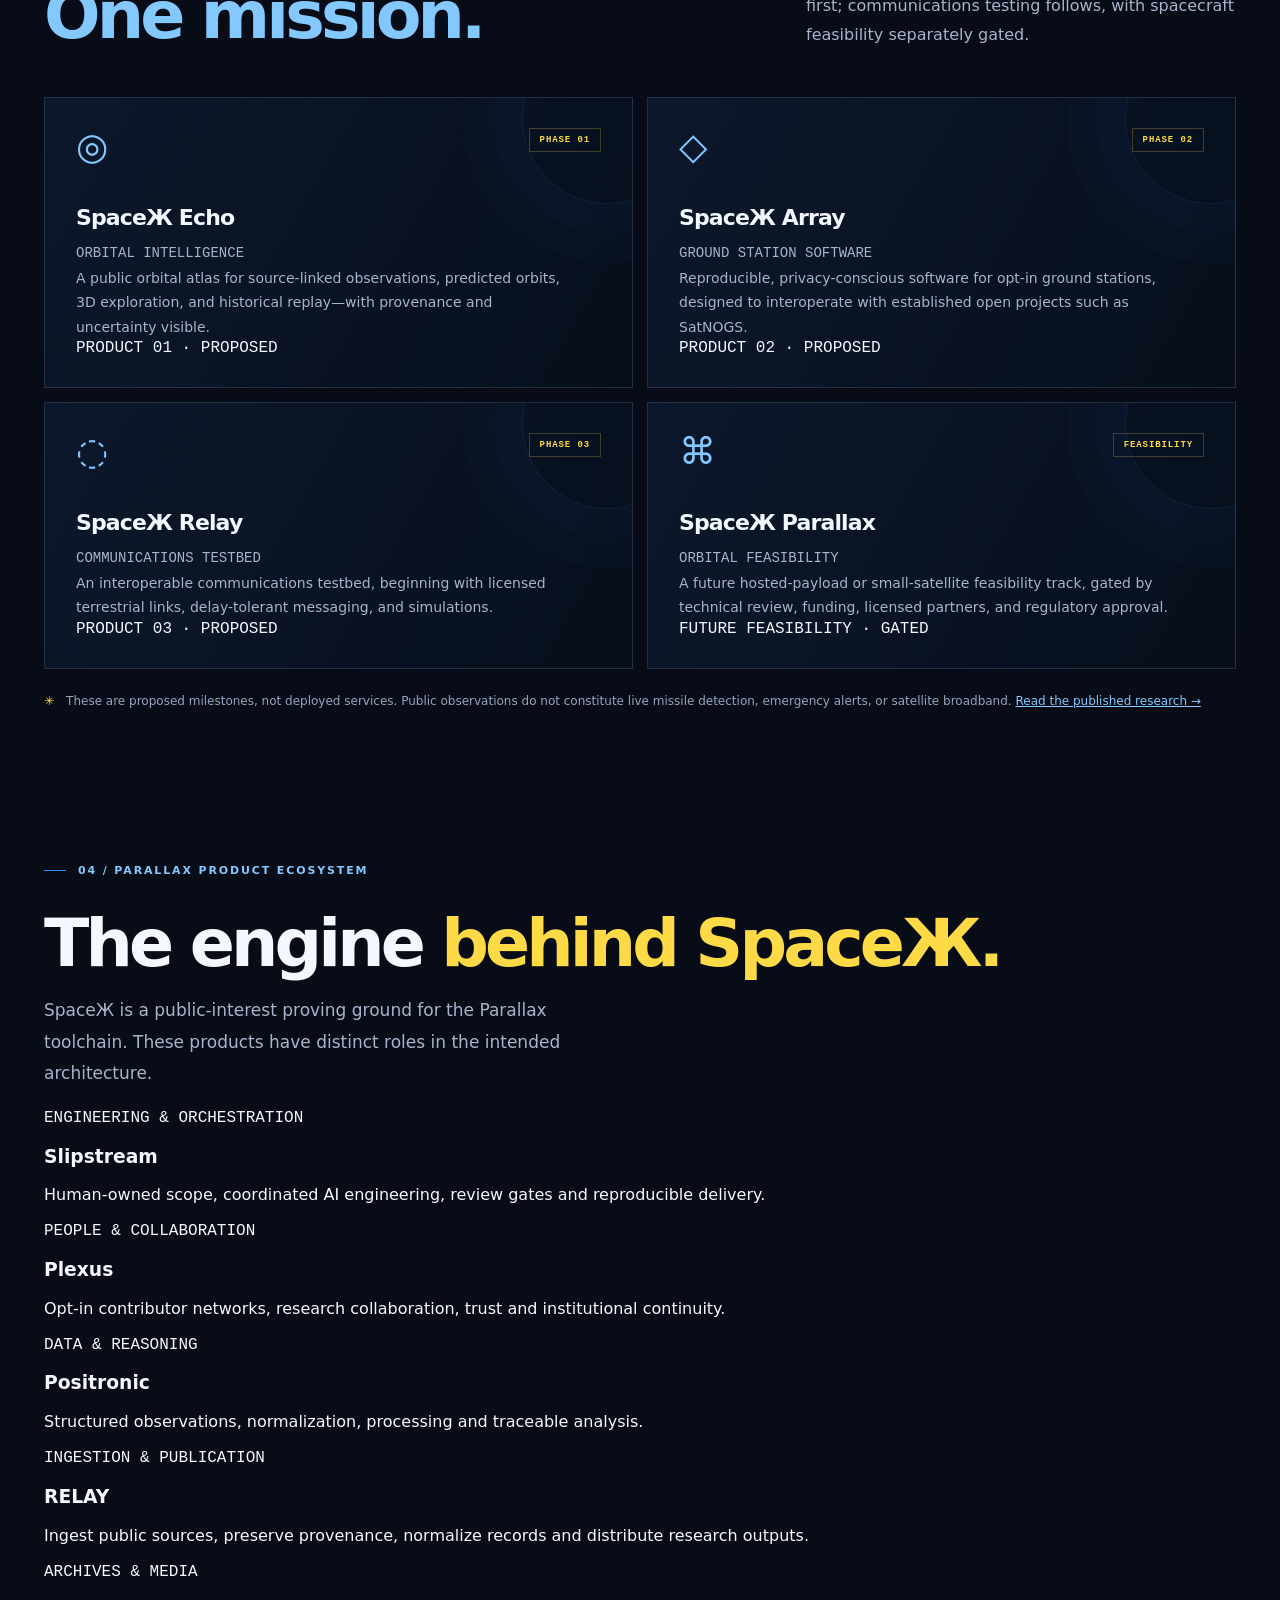
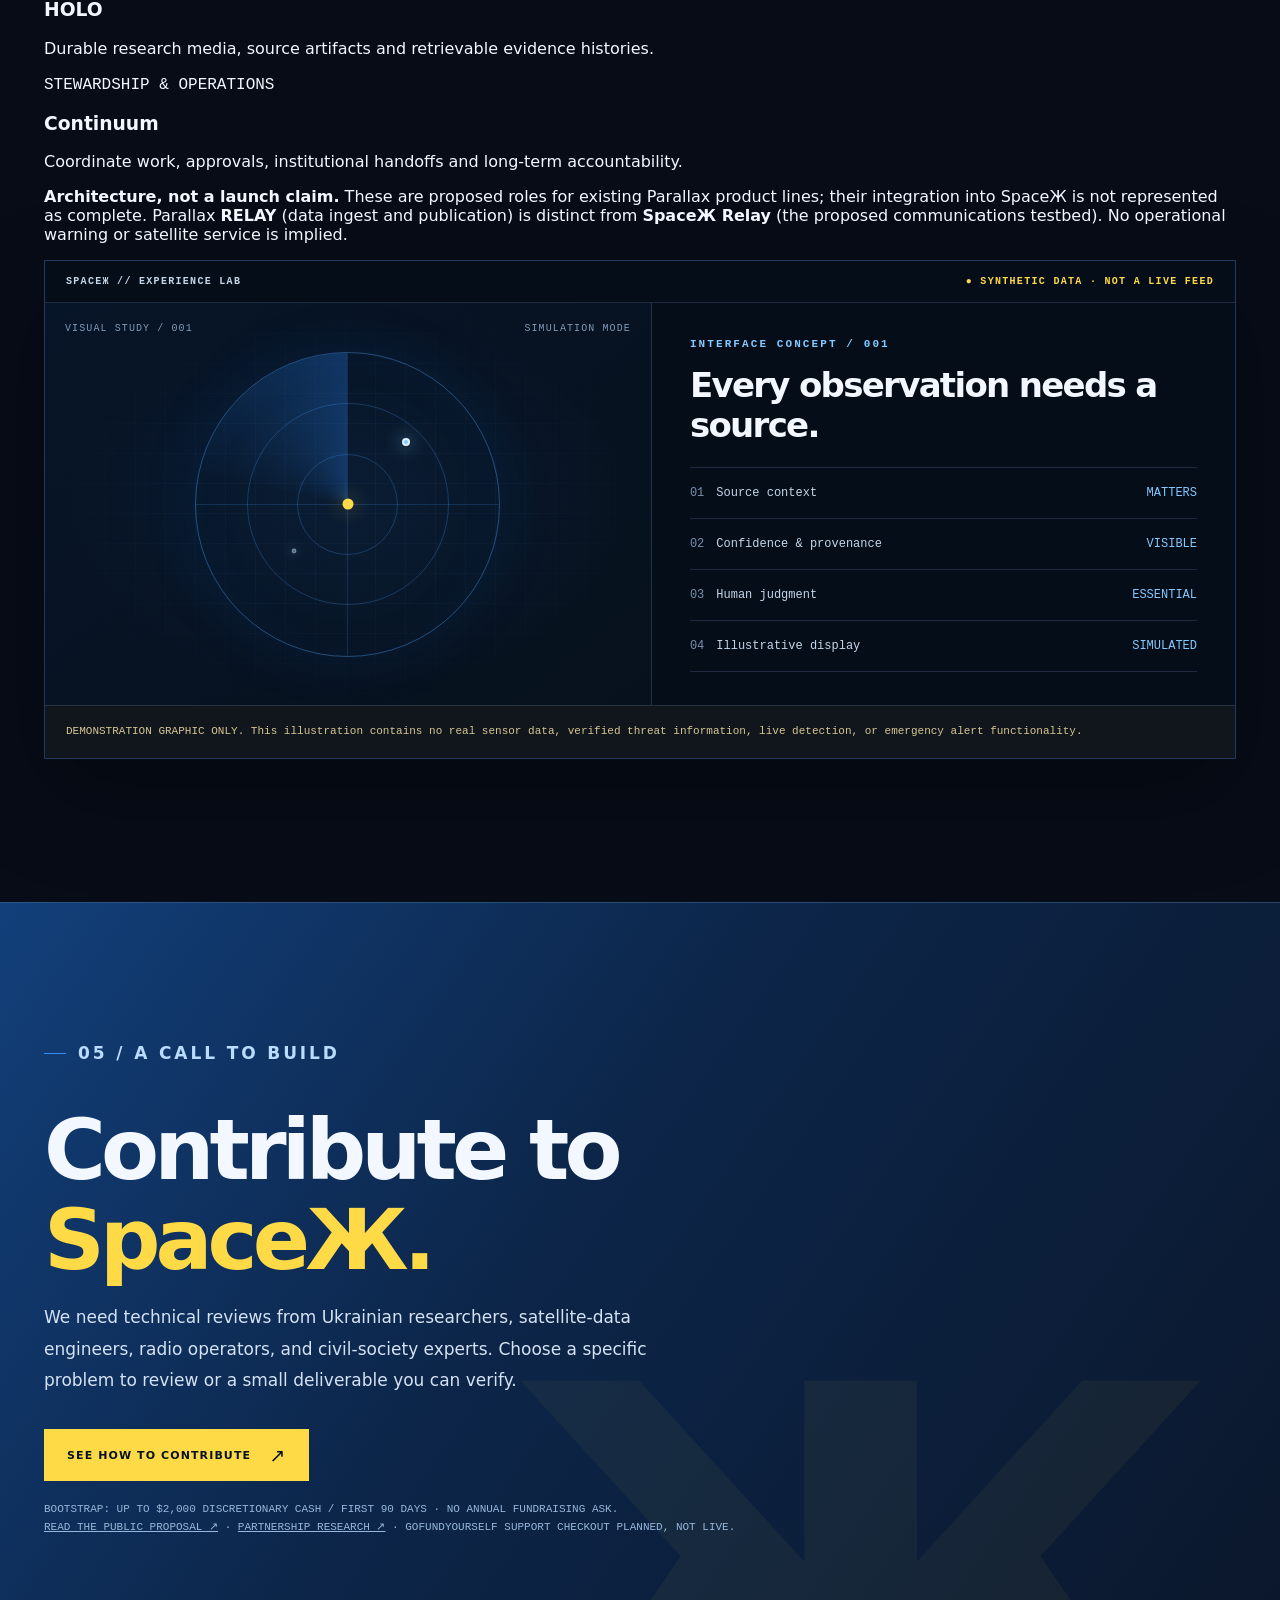
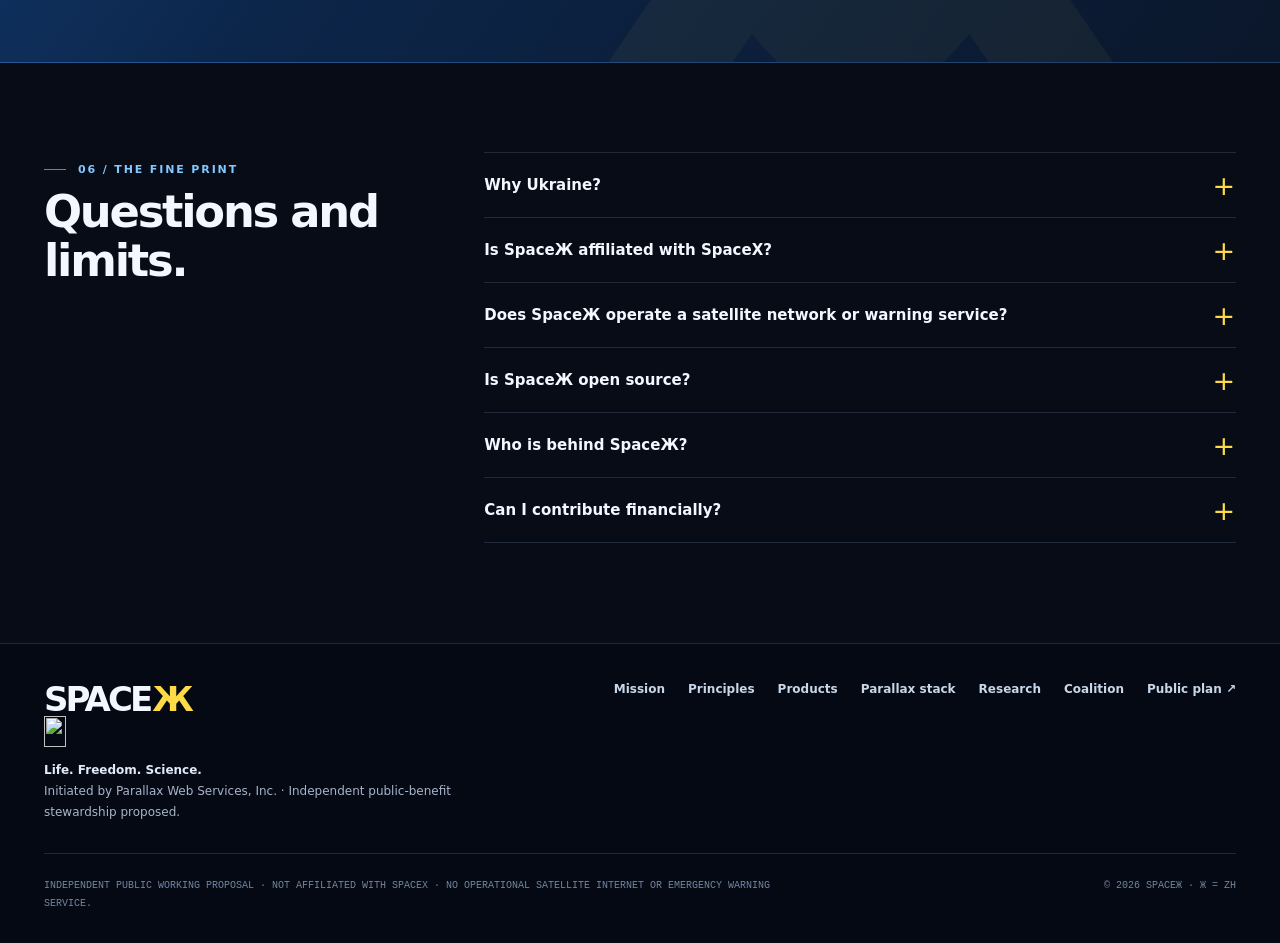
==== commit f9928cfb: "Feature Ukraine tryzub, SpaceЖ products and Parallax ecosystem on homepage" ====
--- a/public/index.html
+++ b/public/index.html
@@ -322,17 +322,18 @@
   </style>
   <link rel="stylesheet" href="/assets/evidence-brief.css">
   <link rel="stylesheet" href="/assets/mobile-polish.css">
+  <link rel="stylesheet" href="/assets/brand-products.css">
 </head>
 <body>
   <a class="skip-link" href="#main">Skip to content</a>
   <div class="flag-line" aria-hidden="true"></div>
   <header class="site-header">
     <div class="container nav-wrap">
-      <a class="logo" href="#top" aria-label="Space Zh home">SPACE<span class="logo-zh" lang="uk">Ж</span></a>
+      <a class="logo" href="#top" aria-label="Space Zh home"><span class="logo-word">SPACE<span class="logo-zh" lang="uk">Ж</span></span><img class="logo-tryzub" src="/assets/tryzub.svg" alt="" aria-hidden="true" width="22" height="31"></a>
       <nav class="desktop-nav" aria-label="Main navigation">
         <a href="#mission">THE MISSION</a>
         <a href="/research/">RESEARCH</a>
-        <a href="#work">ROADMAP</a>
+        <a href="#work">PRODUCTS</a>
         <a href="/coalition/">COALITION</a>
       </nav>
       <a class="nav-cta" href="#join">GET INVOLVED <span aria-hidden="true">↗</span></a>
@@ -344,7 +345,7 @@
         <nav class="mobile-links" aria-label="Mobile navigation">
           <a href="#mission">The mission</a>
           <a href="/research/">Research</a>
-          <a href="#work">Roadmap</a>
+          <a href="#work">Products</a>
           <a href="/coalition/">Coalition</a>
           <a href="#join">Get involved</a>
           <a href="#faq">FAQ</a>
@@ -362,10 +363,12 @@
           <h1 id="hero-title"><span class="h1-soft">The sky belongs</span><span class="h1-live">to everyone.</span></h1>
           <p class="hero-subtitle">OSINT and communications research in support of Ukraine.</p>
           <p class="hero-description">We propose a public satellite-observation atlas and software for opt-in ground stations. The engineering plan, budget, and limitations are open for review. No live warning or broadband service exists yet.</p>
+          <div class="hero-identity"><img src="/assets/tryzub.svg" width="41" height="57" alt="Coat of arms of Ukraine: the golden tryzub on a blue shield"><div><span class="identity-overline mono" lang="uk">УКРАЇНА / UKRAINE</span><span class="identity-message">United for life, freedom and science.</span></div></div>
           <div class="hero-buttons">
             <a href="/plan/" class="button button-primary" target="_blank" rel="noopener noreferrer">READ THE PUBLIC PLAN <span class="arrow" aria-hidden="true">↗</span></a>
             <a href="/research/" class="button button-secondary">READ THE RESEARCH <span class="arrow" aria-hidden="true">→</span></a>
           </div>
+          <a class="hero-products-link mono" href="#work">EXPLORE THE SPACEЖ PRODUCTS ↘</a>
           <p class="hero-note mono"><strong>Ж = ZH</strong> · LIFE / FREEDOM / SCIENCE &nbsp; // &nbsp; PUBLIC FOUNDING PROPOSAL · OCT 2026</p>
         </div>
         <div class="hero-media">
@@ -459,32 +462,62 @@
     <section class="work" id="work" aria-labelledby="work-title">
       <div class="container">
         <div class="work-top">
-          <div><p class="section-tag">03 / OPEN WORKSTREAMS</p><h2 id="work-title" class="section-title">Technical <span class="blue">roadmap.</span></h2></div>
-          <p>Satellite observations and ground-station software first. Communications testing follows; orbital hardware requires separate funding and approvals.</p>
+          <div><p class="section-tag">03 / SPACEЖ PRODUCTS</p><h2 id="work-title" class="section-title">Four systems.<br><span class="blue">One mission.</span></h2></div>
+          <p>Meet our four proposed SpaceЖ products. Orbital intelligence and reproducible ground stations come first; communications testing follows, with spacecraft feasibility separately gated.</p>
         </div>
         <div class="work-grid">
-          <article class="work-card">
+          <article class="work-card spacezh-product">
             <div class="work-card-top"><span class="work-glyph" aria-hidden="true">◎</span><span class="work-label mono">PHASE 01</span></div>
             <h3>SpaceЖ Echo</h3>
+            <p class="product-kind mono">ORBITAL INTELLIGENCE</p>
             <p>A public orbital atlas for source-linked observations, predicted orbits, 3D exploration, and historical replay—with provenance and uncertainty visible.</p>
-          </article>
-          <article class="work-card">
+          
+            <div class="product-stage mono">PRODUCT 01 · PROPOSED</div>
+          </article>
+          <article class="work-card spacezh-product">
             <div class="work-card-top"><span class="work-glyph" aria-hidden="true">◇</span><span class="work-label mono">PHASE 02</span></div>
             <h3>SpaceЖ Array</h3>
+            <p class="product-kind mono">GROUND STATION SOFTWARE</p>
             <p>Reproducible, privacy-conscious software for opt-in ground stations, designed to interoperate with established open projects such as SatNOGS.</p>
-          </article>
-          <article class="work-card">
+          
+            <div class="product-stage mono">PRODUCT 02 · PROPOSED</div>
+          </article>
+          <article class="work-card spacezh-product">
             <div class="work-card-top"><span class="work-glyph" aria-hidden="true">◌</span><span class="work-label mono">PHASE 03</span></div>
             <h3>SpaceЖ Relay</h3>
+            <p class="product-kind mono">COMMUNICATIONS TESTBED</p>
             <p>An interoperable communications testbed, beginning with licensed terrestrial links, delay-tolerant messaging, and simulations.</p>
-          </article>
-          <article class="work-card">
+          
+            <div class="product-stage mono">PRODUCT 03 · PROPOSED</div>
+          </article>
+          <article class="work-card spacezh-product">
             <div class="work-card-top"><span class="work-glyph" aria-hidden="true">⌘</span><span class="work-label mono">FEASIBILITY</span></div>
             <h3>SpaceЖ Parallax</h3>
+            <p class="product-kind mono">ORBITAL FEASIBILITY</p>
             <p>A future hosted-payload or small-satellite feasibility track, gated by technical review, funding, licensed partners, and regulatory approval.</p>
+          
+            <div class="product-stage mono">FUTURE FEASIBILITY · GATED</div>
           </article>
         </div>
         <p class="roadmap-note"><b aria-hidden="true">✳</b><span>These are proposed milestones, not deployed services. Public observations do not constitute live missile detection, emergency alerts, or satellite broadband. <a href="/research/" style="color:var(--ice);text-decoration:underline">Read the published research →</a></span></p>
+      </div>
+    </section>
+
+    <section class="platform" id="platform" aria-labelledby="platform-title">
+      <div class="container">
+        <div class="platform-heading">
+          <div><p class="section-tag">04 / PARALLAX PRODUCT ECOSYSTEM</p><h2 id="platform-title" class="section-title">The engine <span class="accent">behind SpaceЖ.</span></h2></div>
+          <p class="section-lede">SpaceЖ is a public-interest proving ground for the Parallax toolchain. These products have distinct roles in the intended architecture.</p>
+        </div>
+        <div class="platform-grid">
+          <article class="platform-card"><span class="platform-role mono">ENGINEERING &amp; ORCHESTRATION</span><h3>Slipstream</h3><p>Human-owned scope, coordinated AI engineering, review gates and reproducible delivery.</p></article>
+          <article class="platform-card"><span class="platform-role mono">PEOPLE &amp; COLLABORATION</span><h3>Plexus</h3><p>Opt-in contributor networks, research collaboration, trust and institutional continuity.</p></article>
+          <article class="platform-card"><span class="platform-role mono">DATA &amp; REASONING</span><h3>Positronic</h3><p>Structured observations, normalization, processing and traceable analysis.</p></article>
+          <article class="platform-card"><span class="platform-role mono">INGESTION &amp; PUBLICATION</span><h3>RELAY</h3><p>Ingest public sources, preserve provenance, normalize records and distribute research outputs.</p></article>
+          <article class="platform-card"><span class="platform-role mono">ARCHIVES &amp; MEDIA</span><h3>HOLO</h3><p>Durable research media, source artifacts and retrievable evidence histories.</p></article>
+          <article class="platform-card"><span class="platform-role mono">STEWARDSHIP &amp; OPERATIONS</span><h3>Continuum</h3><p>Coordinate work, approvals, institutional handoffs and long-term accountability.</p></article>
+        </div>
+        <p class="platform-note"><strong>Architecture, not a launch claim.</strong> These are proposed roles for existing Parallax product lines; their integration into SpaceЖ is not represented as complete. Parallax <strong>RELAY</strong> (data ingest and publication) is distinct from <strong>SpaceЖ Relay</strong> (the proposed communications testbed). No operational warning or satellite service is implied.</p>
       </div>
     </section>
 
@@ -513,7 +546,7 @@
 
     <section class="join" id="join" aria-labelledby="join-title">
       <div class="container"><div class="join-content">
-        <p class="section-tag" style="color:#b9dcff">04 / A CALL TO BUILD</p>
+        <p class="section-tag" style="color:#b9dcff">05 / A CALL TO BUILD</p>
         <h2 id="join-title" class="section-title">Contribute to <span class="accent">SpaceЖ.</span></h2>
         <p>We need technical reviews from Ukrainian researchers, satellite-data engineers, radio operators, and civil-society experts. Choose a specific problem to review or a small deliverable you can verify.</p>
         <a class="button button-primary" href="/coalition/">SEE HOW TO CONTRIBUTE <span class="arrow" aria-hidden="true">↗</span></a>
@@ -526,7 +559,7 @@
 
     <section class="faq" id="faq" aria-labelledby="faq-title">
       <div class="container faq-grid">
-        <div><p class="section-tag">05 / THE FINE PRINT</p><h2 id="faq-title">Questions and limits.</h2></div>
+        <div><p class="section-tag">06 / THE FINE PRINT</p><h2 id="faq-title">Questions and limits.</h2></div>
         <div>
           <details class="faq-item"><summary>Why Ukraine?</summary><p>SpaceЖ was conceived to contribute to the global defense of Ukraine. Its initial work is public satellite intelligence and lawful, resilient infrastructure for independent verification and civilian preparedness. It is not an operational targeting or early-warning service.</p></details>
           <details class="faq-item"><summary>Is SpaceЖ affiliated with SpaceX?</summary><p>No. SpaceЖ is independent of SpaceX and existing constellation operators. None has endorsed or committed to this proposal.</p></details>
@@ -543,10 +576,10 @@
     <div class="container">
       <div class="footer-main">
         <div>
-          <a class="logo" href="#top" aria-label="Space Zh home">SPACE<span class="logo-zh" lang="uk">Ж</span></a>
+          <a class="logo" href="#top" aria-label="Space Zh home"><span class="logo-word">SPACE<span class="logo-zh" lang="uk">Ж</span></span><img class="logo-tryzub" src="/assets/tryzub.svg" alt="" aria-hidden="true" width="22" height="31"></a>
           <p><strong style="color:#e1eaf8">Life. Freedom. Science.</strong><br>Initiated by Parallax Web Services, Inc. · Independent public-benefit stewardship proposed.</p>
         </div>
-        <nav class="footer-links" aria-label="Footer navigation"><a href="#mission">Mission</a><a href="#principles">Principles</a><a href="#work">Roadmap</a><a href="/research/">Research</a><a href="/coalition/">Coalition</a><a href="/plan/" target="_blank" rel="noopener noreferrer">Public plan ↗</a></nav>
+        <nav class="footer-links" aria-label="Footer navigation"><a href="#mission">Mission</a><a href="#principles">Principles</a><a href="#work">Products</a><a href="#platform">Parallax stack</a><a href="/research/">Research</a><a href="/coalition/">Coalition</a><a href="/plan/" target="_blank" rel="noopener noreferrer">Public plan ↗</a></nav>
       </div>
       <div class="footer-bottom mono">
         <span>INDEPENDENT PUBLIC WORKING PROPOSAL · NOT AFFILIATED WITH SPACEX · NO OPERATIONAL SATELLITE INTERNET OR EMERGENCY WARNING SERVICE.</span>
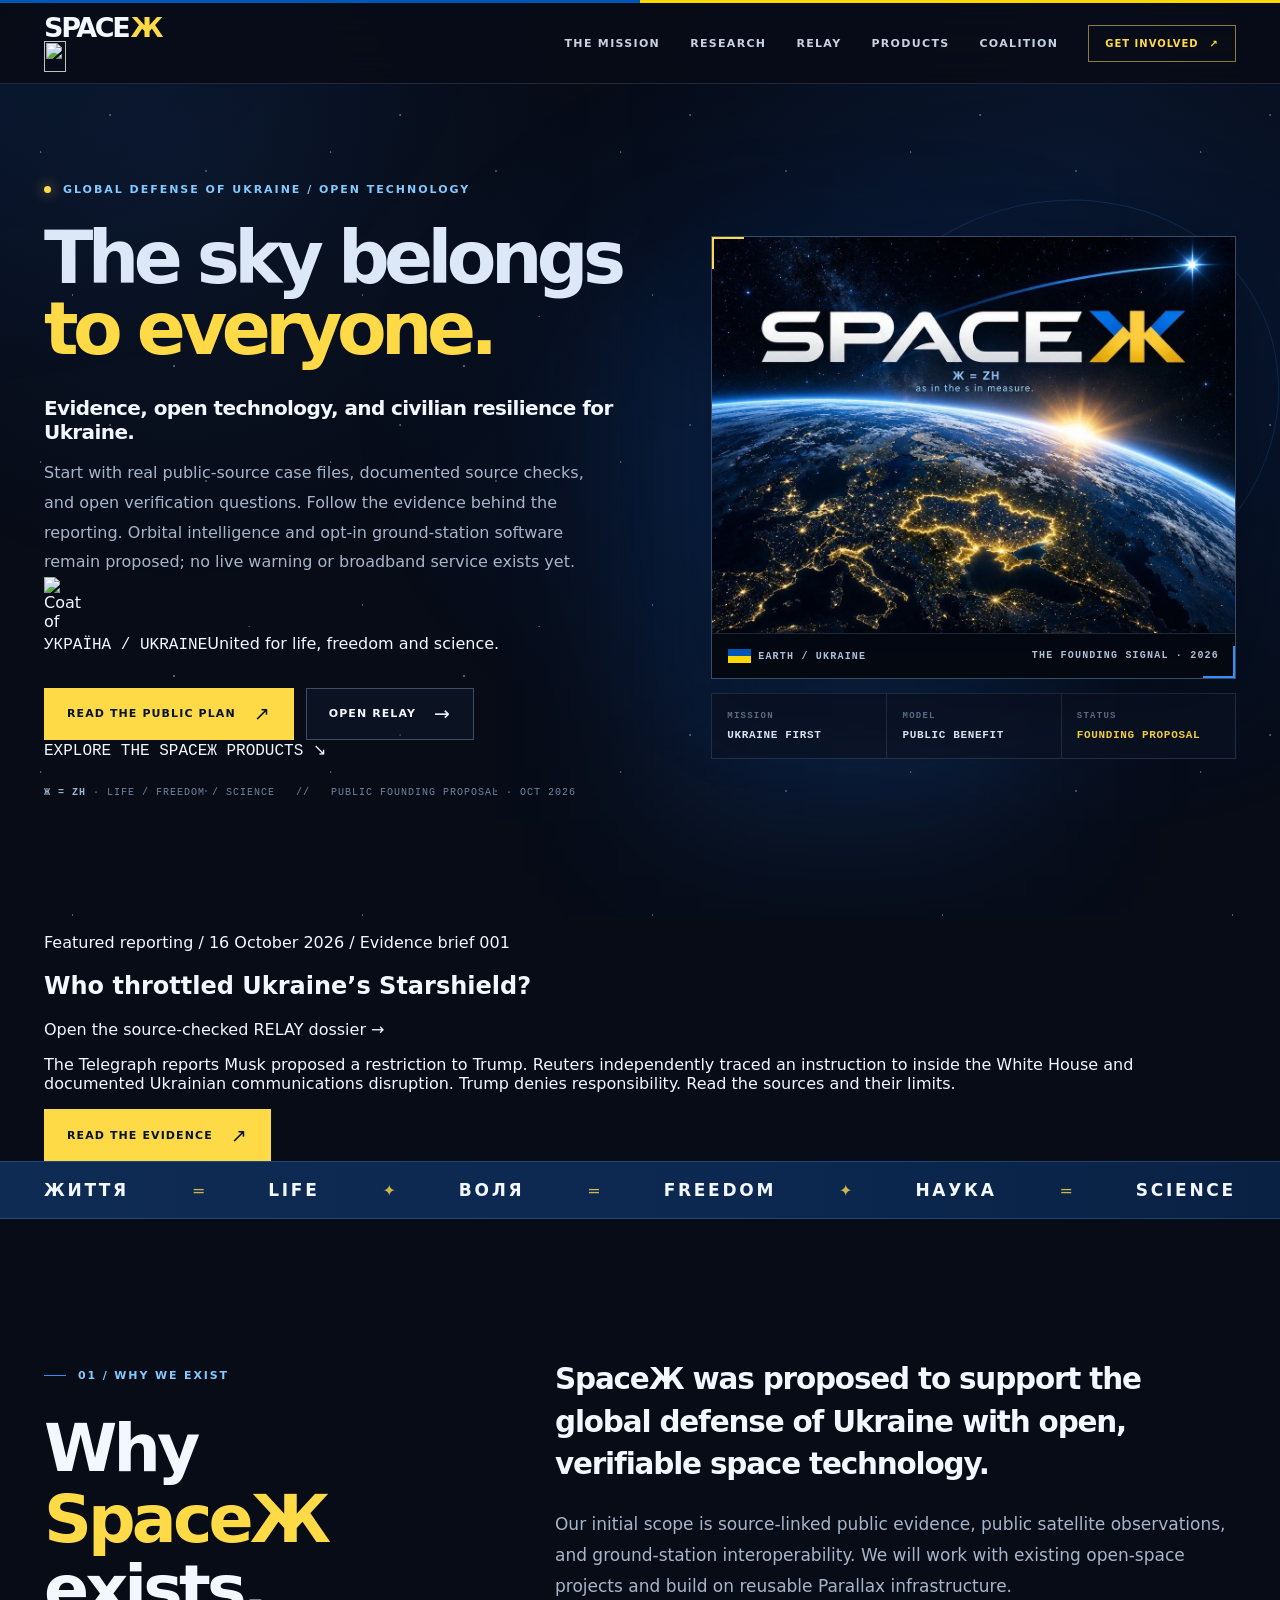
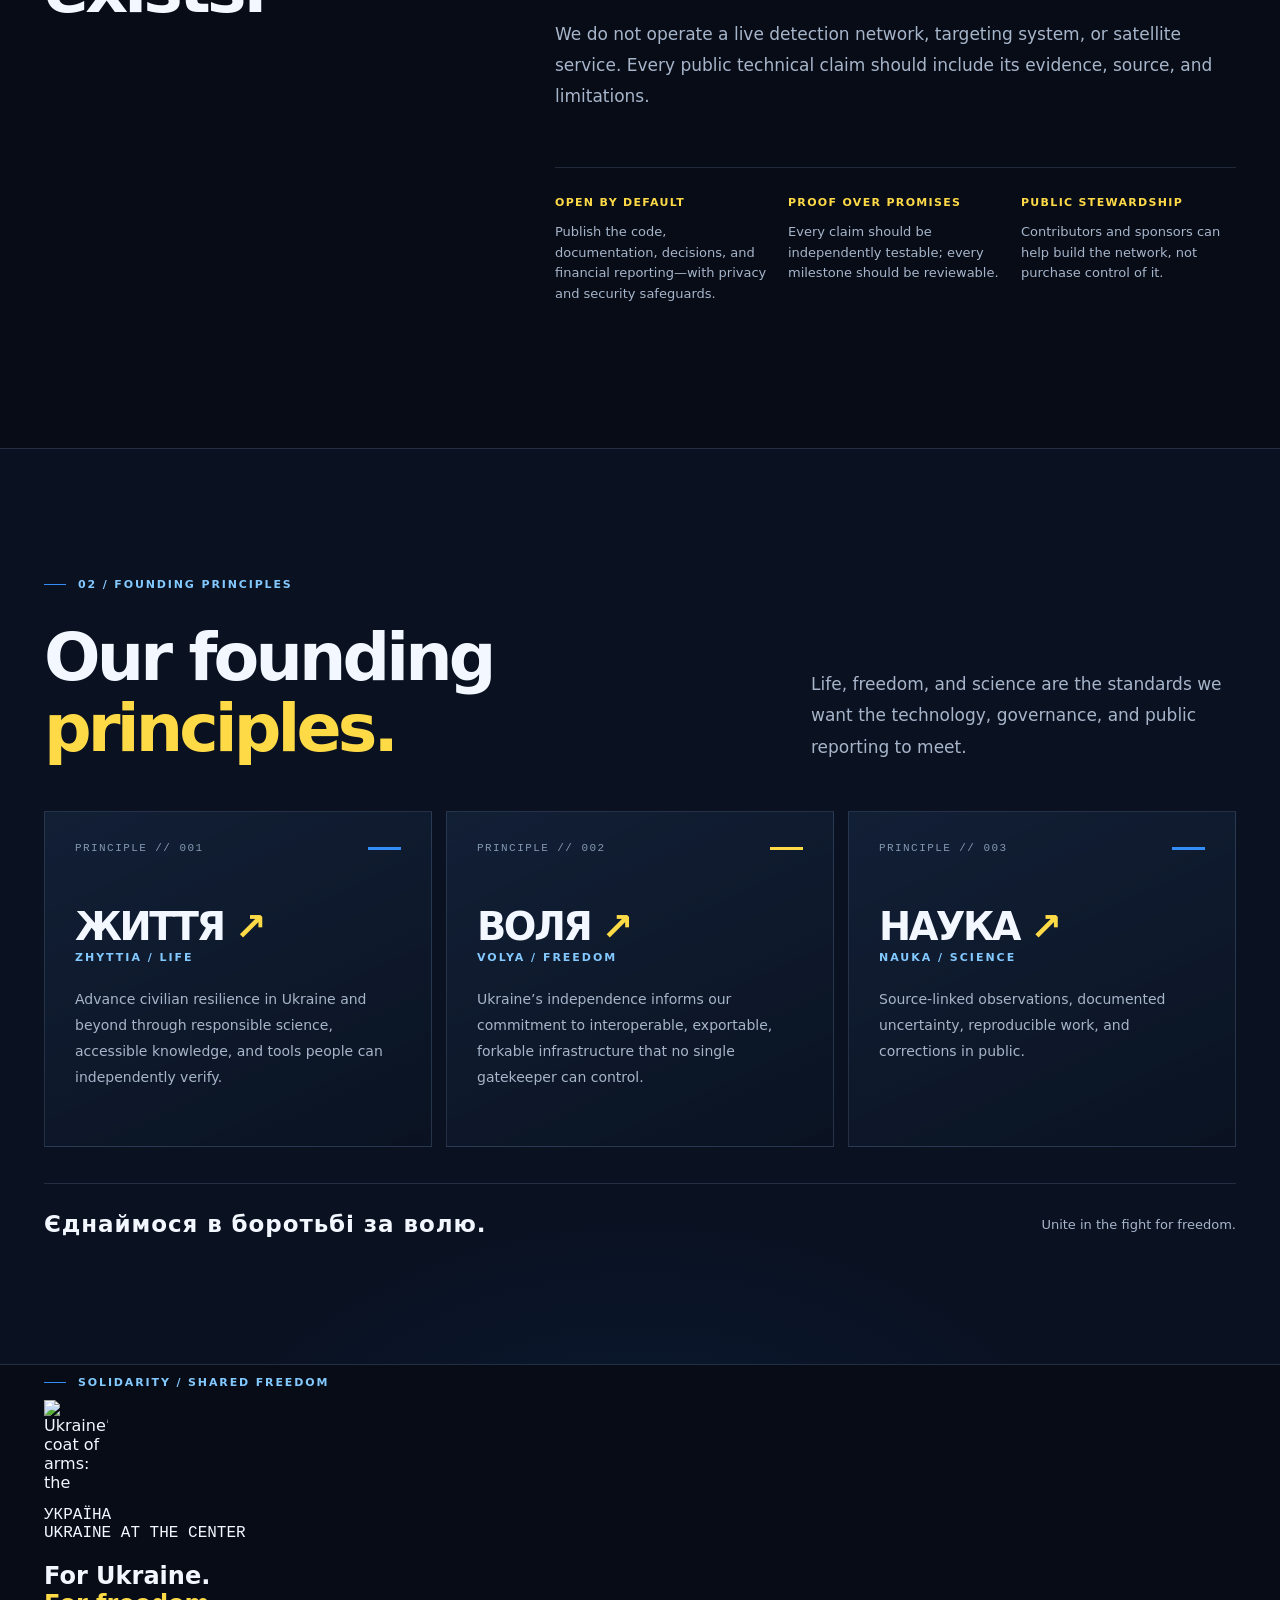
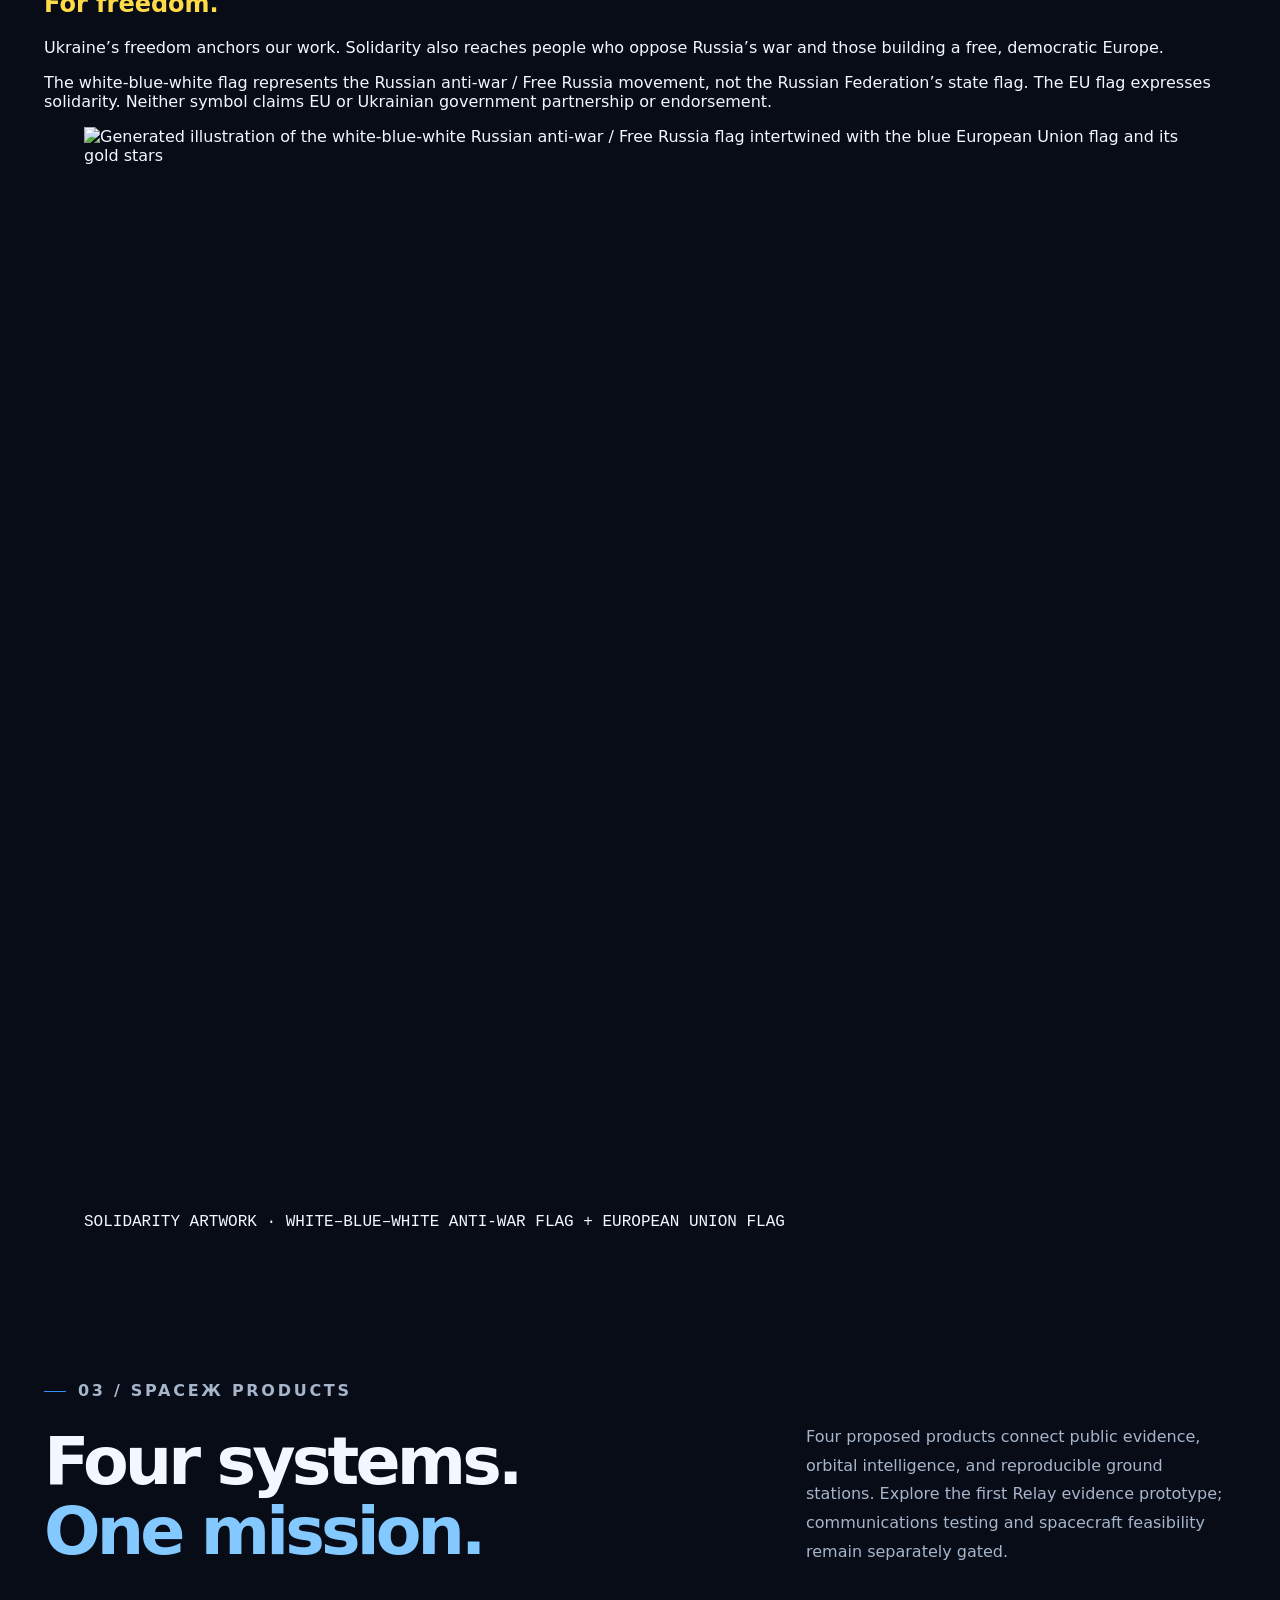
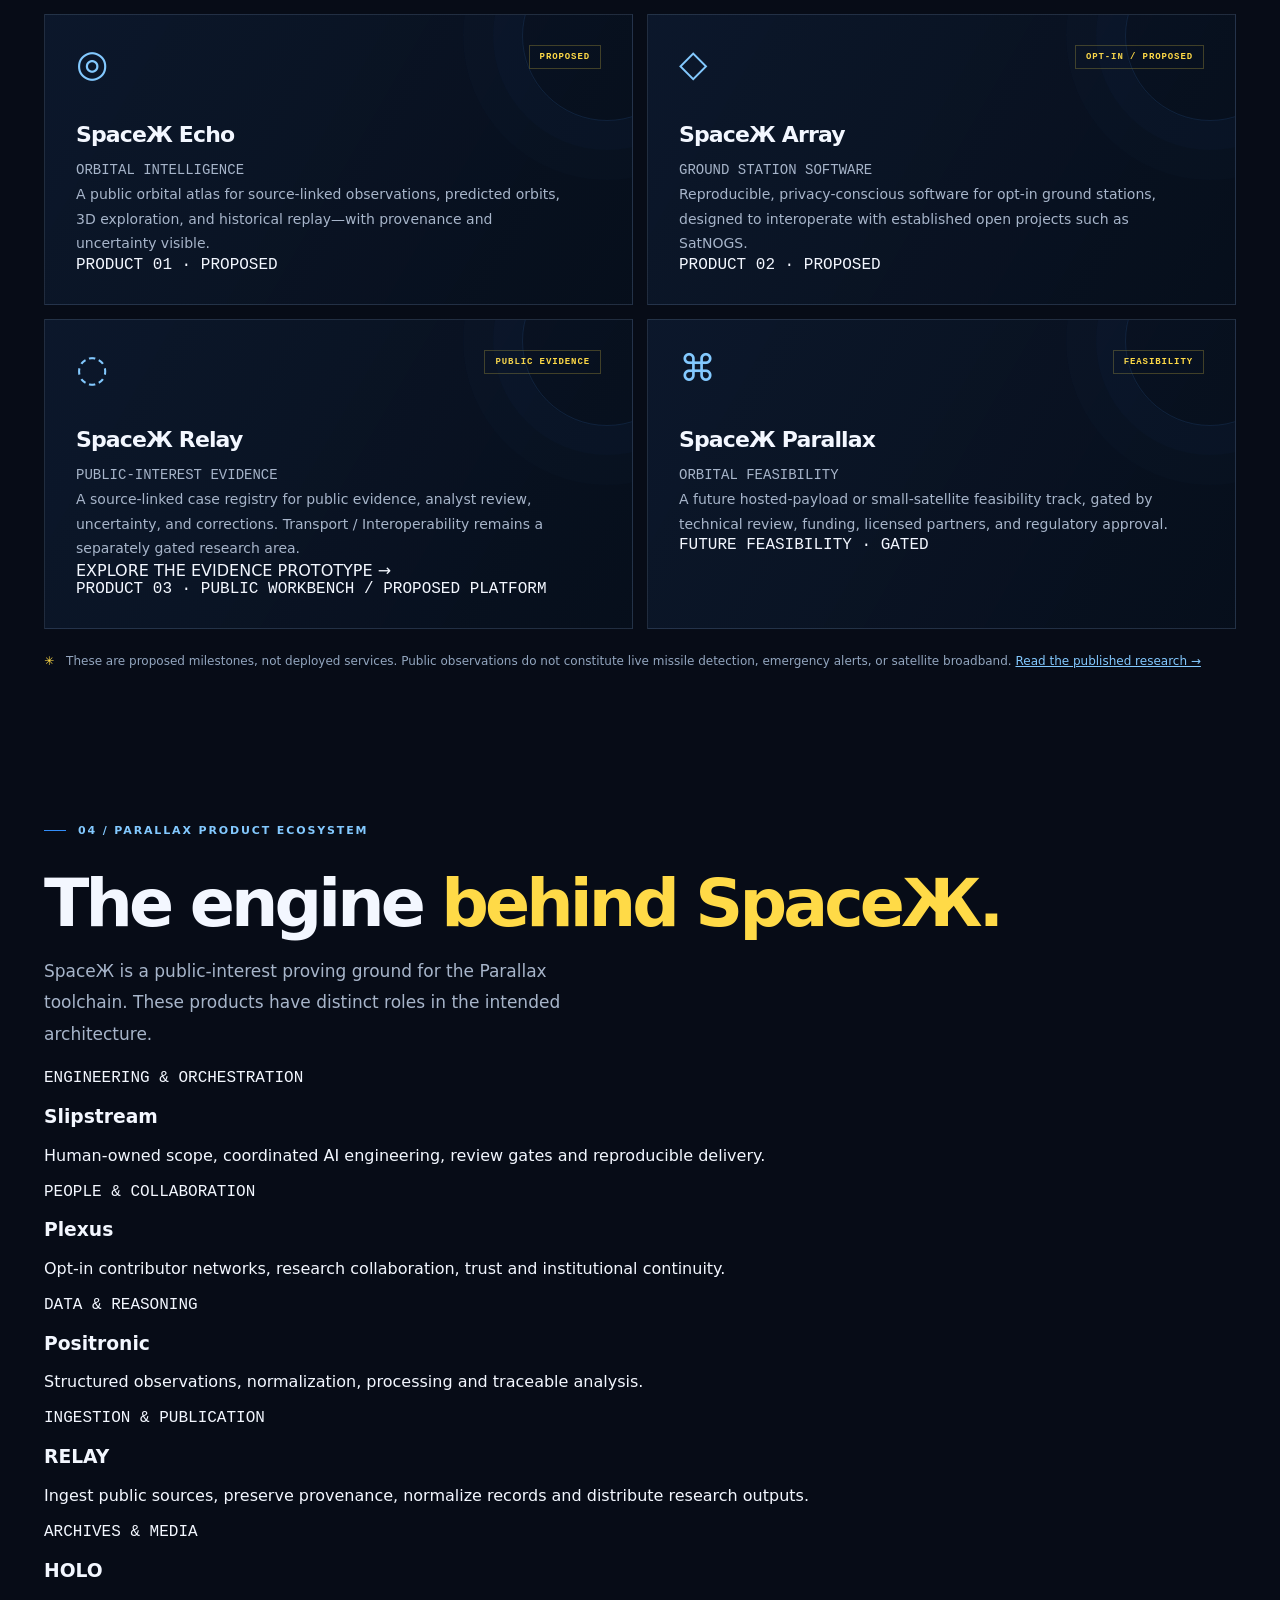
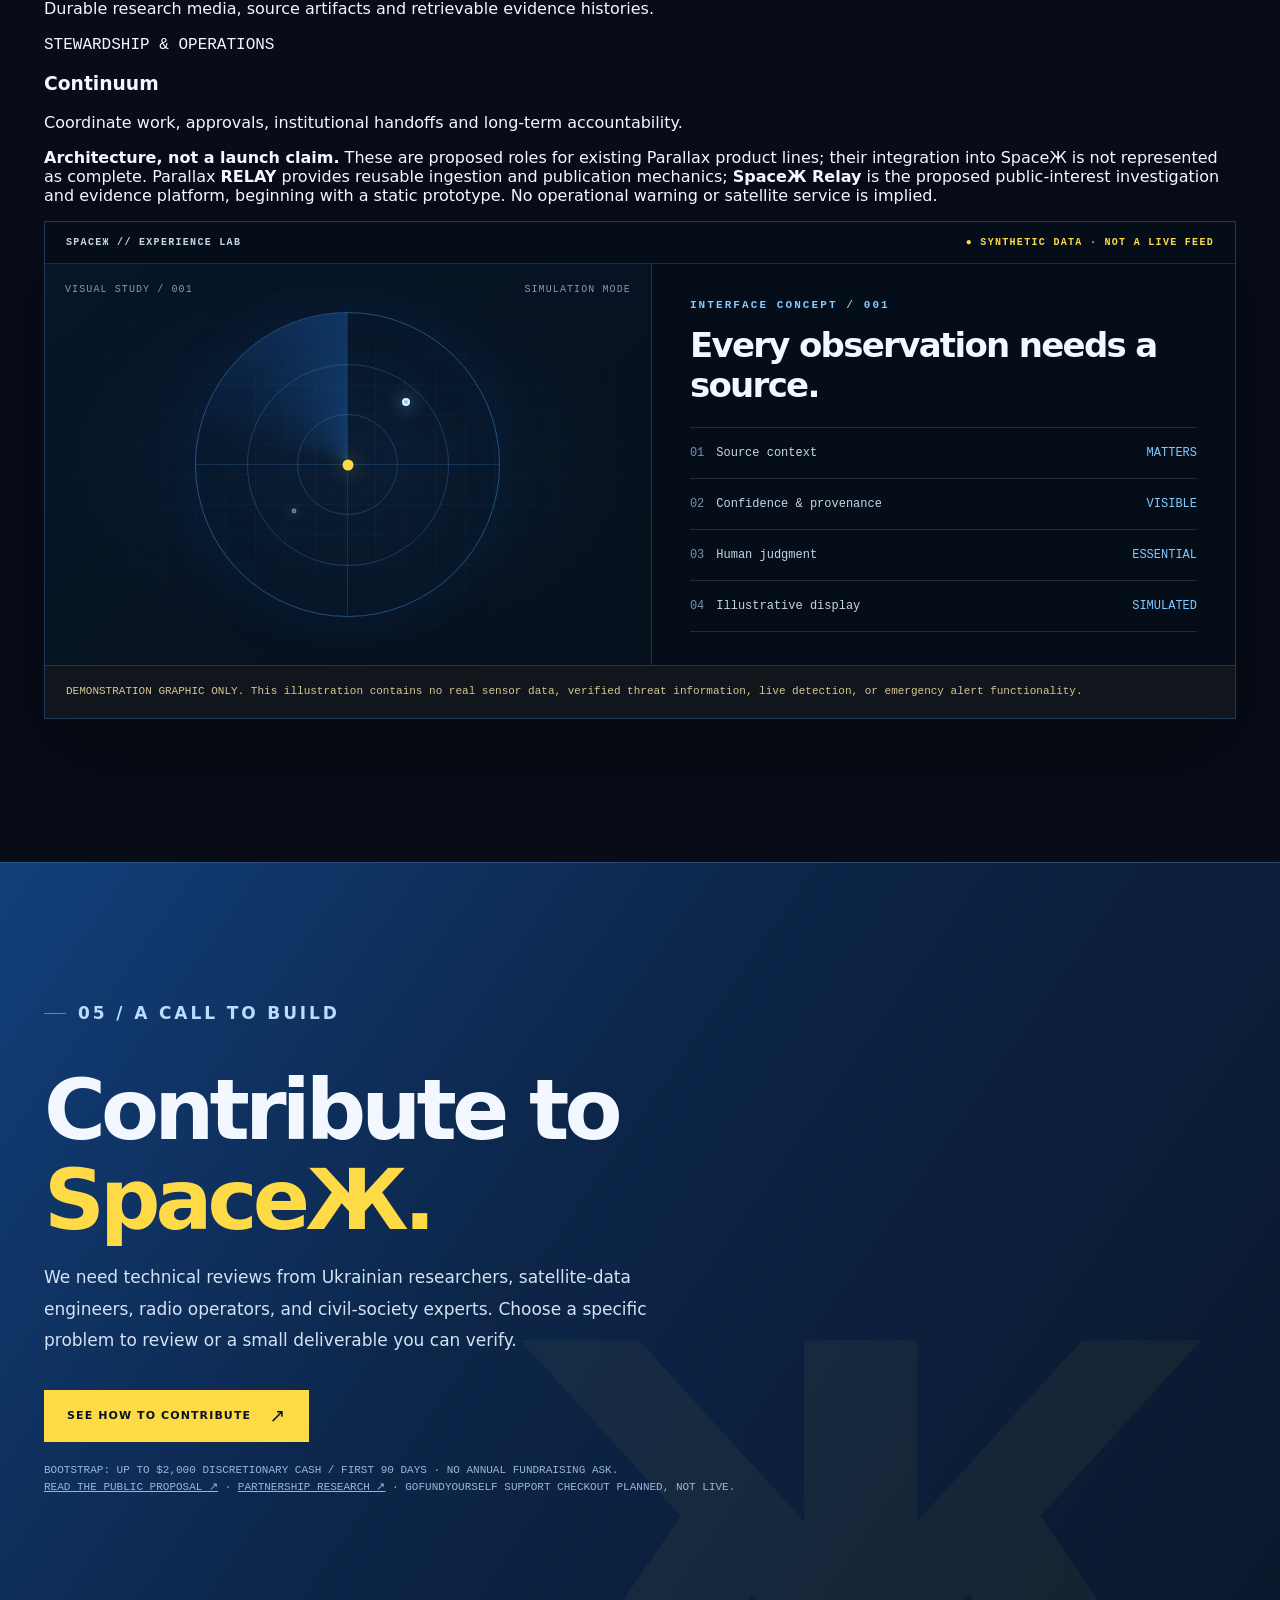
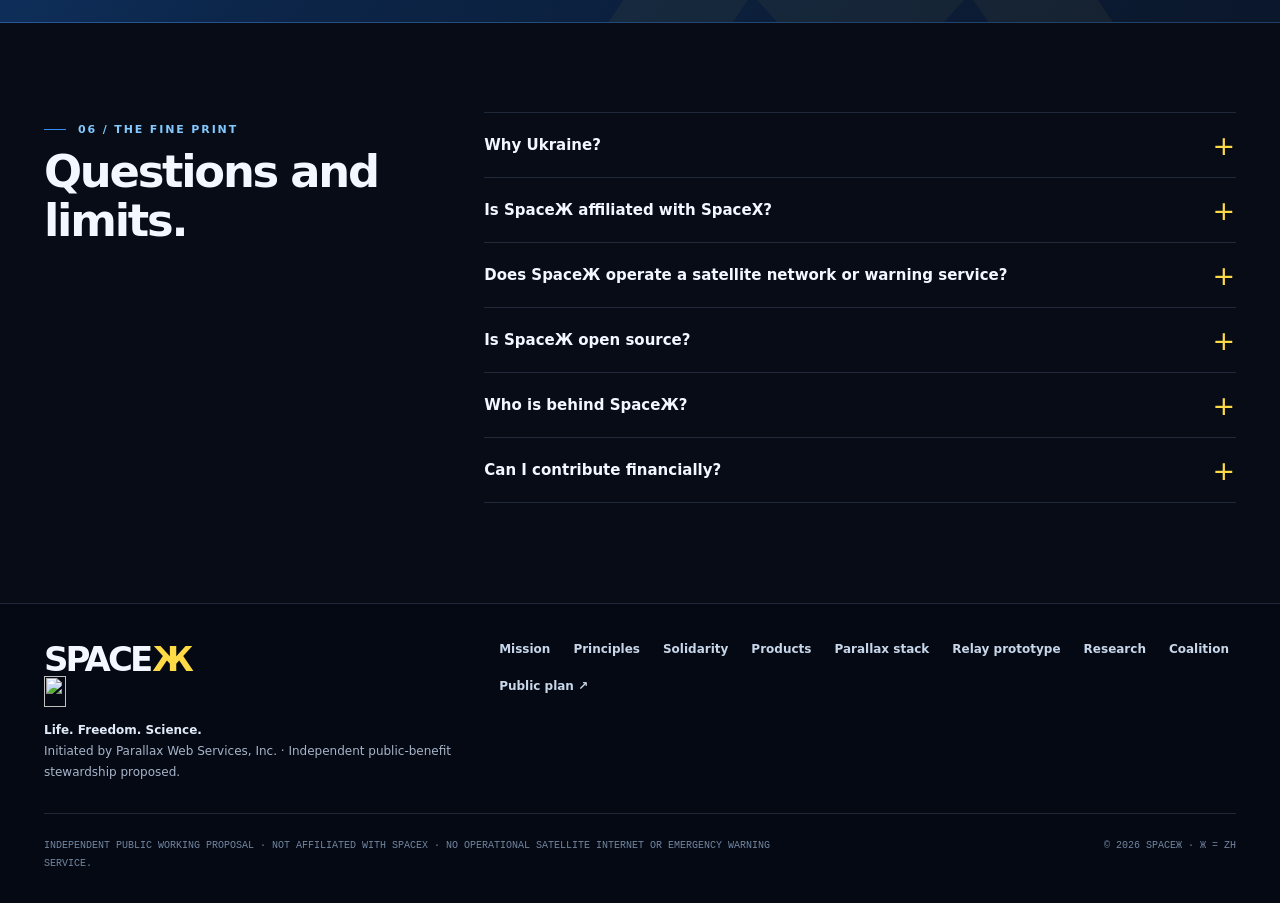
==== commit dd67d14c: "Publish RELAY real public-source evidence workbench" ====
--- a/public/index.html
+++ b/public/index.html
@@ -4,7 +4,7 @@
   <meta charset="utf-8">
   <meta name="viewport" content="width=device-width, initial-scale=1">
   <meta name="theme-color" content="#070c17">
-  <meta name="description" content="SpaceЖ contributes to the global defense of Ukraine through open satellite intelligence and resilient public infrastructure research. The sky belongs to everyone.">
+  <meta name="description" content="SpaceЖ explores public-interest evidence, open satellite intelligence, and resilient infrastructure in support of Ukraine. Explore the Relay evidence prototype and public founding plan.">
   <meta property="og:type" content="website">
   <meta property="og:title" content="SpaceЖ — The sky belongs to everyone.">
   <meta property="og:description" content="Global defense of Ukraine through independently verifiable space intelligence and resilient public infrastructure. Read the public founding proposal.">
@@ -323,6 +323,7 @@
   <link rel="stylesheet" href="/assets/evidence-brief.css">
   <link rel="stylesheet" href="/assets/mobile-polish.css">
   <link rel="stylesheet" href="/assets/brand-products.css">
+  <link rel="stylesheet" href="/assets/solidarity.css">
 </head>
 <body>
   <a class="skip-link" href="#main">Skip to content</a>
@@ -333,6 +334,7 @@
       <nav class="desktop-nav" aria-label="Main navigation">
         <a href="#mission">THE MISSION</a>
         <a href="/research/">RESEARCH</a>
+        <a href="/relay/">RELAY</a>
         <a href="#work">PRODUCTS</a>
         <a href="/coalition/">COALITION</a>
       </nav>
@@ -345,6 +347,7 @@
         <nav class="mobile-links" aria-label="Mobile navigation">
           <a href="#mission">The mission</a>
           <a href="/research/">Research</a>
+          <a href="/relay/">Relay evidence prototype</a>
           <a href="#work">Products</a>
           <a href="/coalition/">Coalition</a>
           <a href="#join">Get involved</a>
@@ -361,12 +364,12 @@
         <div class="hero-copy">
           <div class="hero-eyebrow"><span class="tiny-dot" aria-hidden="true"></span><span>GLOBAL DEFENSE OF UKRAINE / OPEN TECHNOLOGY</span></div>
           <h1 id="hero-title"><span class="h1-soft">The sky belongs</span><span class="h1-live">to everyone.</span></h1>
-          <p class="hero-subtitle">OSINT and communications research in support of Ukraine.</p>
-          <p class="hero-description">We propose a public satellite-observation atlas and software for opt-in ground stations. The engineering plan, budget, and limitations are open for review. No live warning or broadband service exists yet.</p>
+          <p class="hero-subtitle">Evidence, open technology, and civilian resilience for Ukraine.</p>
+          <p class="hero-description">Start with real public-source case files, documented source checks, and open verification questions. Follow the evidence behind the reporting. Orbital intelligence and opt-in ground-station software remain proposed; no live warning or broadband service exists yet.</p>
           <div class="hero-identity"><img src="/assets/tryzub.svg" width="41" height="57" alt="Coat of arms of Ukraine: the golden tryzub on a blue shield"><div><span class="identity-overline mono" lang="uk">УКРАЇНА / UKRAINE</span><span class="identity-message">United for life, freedom and science.</span></div></div>
           <div class="hero-buttons">
             <a href="/plan/" class="button button-primary" target="_blank" rel="noopener noreferrer">READ THE PUBLIC PLAN <span class="arrow" aria-hidden="true">↗</span></a>
-            <a href="/research/" class="button button-secondary">READ THE RESEARCH <span class="arrow" aria-hidden="true">→</span></a>
+            <a href="/relay/" class="button button-secondary">OPEN RELAY <span class="arrow" aria-hidden="true">→</span></a>
           </div>
           <a class="hero-products-link mono" href="#work">EXPLORE THE SPACEЖ PRODUCTS ↘</a>
           <p class="hero-note mono"><strong>Ж = ZH</strong> · LIFE / FREEDOM / SCIENCE &nbsp; // &nbsp; PUBLIC FOUNDING PROPOSAL · OCT 2026</p>
@@ -389,7 +392,8 @@
       <div class="container">
         <div>
           <p class="evidence-feature-tag">Featured reporting / 16 October 2026 / Evidence brief 001</p>
-          <h2 id="evidence-feature-title">Why did Elon &amp; Trump sabotage Starshield?</h2>
+          <h2 id="evidence-feature-title">Who throttled Ukraine’s Starshield?</h2>
+          <p><a href="/relay/?case=starshield-restrictions-2026-10-16#case-workspace">Open the source-checked RELAY dossier →</a></p>
           <p>The Telegraph reports Musk proposed a restriction to Trump. Reuters independently traced an instruction to inside the White House and documented Ukrainian communications disruption. Trump denies responsibility. Read the sources and their limits.</p>
         </div>
         <a class="button button-primary" href="/research/briefings/starshield-restrictions/">READ THE EVIDENCE <span class="arrow" aria-hidden="true">↗</span></a>
@@ -415,7 +419,7 @@
         </div>
         <div class="mission-copy">
           <p class="mission-lead">SpaceЖ was proposed to support the global defense of Ukraine with open, verifiable space technology.</p>
-          <p>Our initial scope is public satellite observations, ground-station interoperability, and research into resilient communications. We will work with existing open-space projects rather than claim their infrastructure as our own.</p>
+          <p>Our initial scope is source-linked public evidence, public satellite observations, and ground-station interoperability. We will work with existing open-space projects and build on reusable Parallax infrastructure.</p>
           <p>We do not operate a live detection network, targeting system, or satellite service. Every public technical claim should include its evidence, source, and limitations.</p>
           <div class="mission-points">
             <div><strong>OPEN BY DEFAULT</strong><p>Publish the code, documentation, decisions, and financial reporting—with privacy and security safeguards.</p></div>
@@ -459,15 +463,34 @@
       </div>
     </section>
 
+    <section class="solidarity" id="solidarity" aria-labelledby="solidarity-title">
+      <div class="container solidarity-grid">
+        <div class="solidarity-copy">
+          <p class="section-tag">SOLIDARITY / SHARED FREEDOM</p>
+          <div class="solidarity-identity">
+            <img src="/assets/tryzub.svg" width="64" height="90" alt="Ukraine’s coat of arms: the golden tryzub on a blue shield" loading="lazy" decoding="async">
+            <p class="mono"><span lang="uk">УКРАЇНА</span><br>UKRAINE AT THE CENTER</p>
+          </div>
+          <h2 id="solidarity-title">For Ukraine.<br><span class="accent">For freedom.</span></h2>
+          <p>Ukraine’s freedom anchors our work. Solidarity also reaches people who oppose Russia’s war and those building a free, democratic Europe.</p>
+          <p class="solidarity-context">The white-blue-white flag represents the Russian anti-war / Free Russia movement, not the Russian Federation’s state flag. The EU flag expresses solidarity. Neither symbol claims EU or Ukrainian government partnership or endorsement.</p>
+        </div>
+        <figure class="solidarity-art">
+          <img src="/assets/spacezh-solidarity-flags.webp" width="1448" height="1086" alt="Generated illustration of the white-blue-white Russian anti-war / Free Russia flag intertwined with the blue European Union flag and its gold stars" loading="lazy" decoding="async">
+          <figcaption class="mono">SOLIDARITY ARTWORK · WHITE–BLUE–WHITE ANTI-WAR FLAG + EUROPEAN UNION FLAG</figcaption>
+        </figure>
+      </div>
+    </section>
+
     <section class="work" id="work" aria-labelledby="work-title">
       <div class="container">
         <div class="work-top">
           <div><p class="section-tag">03 / SPACEЖ PRODUCTS</p><h2 id="work-title" class="section-title">Four systems.<br><span class="blue">One mission.</span></h2></div>
-          <p>Meet our four proposed SpaceЖ products. Orbital intelligence and reproducible ground stations come first; communications testing follows, with spacecraft feasibility separately gated.</p>
+          <p>Four proposed products connect public evidence, orbital intelligence, and reproducible ground stations. Explore the first Relay evidence prototype; communications testing and spacecraft feasibility remain separately gated.</p>
         </div>
         <div class="work-grid">
           <article class="work-card spacezh-product">
-            <div class="work-card-top"><span class="work-glyph" aria-hidden="true">◎</span><span class="work-label mono">PHASE 01</span></div>
+            <div class="work-card-top"><span class="work-glyph" aria-hidden="true">◎</span><span class="work-label mono">PROPOSED</span></div>
             <h3>SpaceЖ Echo</h3>
             <p class="product-kind mono">ORBITAL INTELLIGENCE</p>
             <p>A public orbital atlas for source-linked observations, predicted orbits, 3D exploration, and historical replay—with provenance and uncertainty visible.</p>
@@ -475,7 +498,7 @@
             <div class="product-stage mono">PRODUCT 01 · PROPOSED</div>
           </article>
           <article class="work-card spacezh-product">
-            <div class="work-card-top"><span class="work-glyph" aria-hidden="true">◇</span><span class="work-label mono">PHASE 02</span></div>
+            <div class="work-card-top"><span class="work-glyph" aria-hidden="true">◇</span><span class="work-label mono">OPT-IN / PROPOSED</span></div>
             <h3>SpaceЖ Array</h3>
             <p class="product-kind mono">GROUND STATION SOFTWARE</p>
             <p>Reproducible, privacy-conscious software for opt-in ground stations, designed to interoperate with established open projects such as SatNOGS.</p>
@@ -483,12 +506,13 @@
             <div class="product-stage mono">PRODUCT 02 · PROPOSED</div>
           </article>
           <article class="work-card spacezh-product">
-            <div class="work-card-top"><span class="work-glyph" aria-hidden="true">◌</span><span class="work-label mono">PHASE 03</span></div>
+            <div class="work-card-top"><span class="work-glyph" aria-hidden="true">◌</span><span class="work-label mono">PUBLIC EVIDENCE</span></div>
             <h3>SpaceЖ Relay</h3>
-            <p class="product-kind mono">COMMUNICATIONS TESTBED</p>
-            <p>An interoperable communications testbed, beginning with licensed terrestrial links, delay-tolerant messaging, and simulations.</p>
+            <p class="product-kind mono">PUBLIC-INTEREST EVIDENCE</p>
+            <p>A source-linked case registry for public evidence, analyst review, uncertainty, and corrections. Transport / Interoperability remains a separately gated research area.</p>
           
-            <div class="product-stage mono">PRODUCT 03 · PROPOSED</div>
+            <a class="product-prototype-link" href="/relay/">EXPLORE THE EVIDENCE PROTOTYPE <span aria-hidden="true">→</span></a>
+            <div class="product-stage mono">PRODUCT 03 · PUBLIC WORKBENCH / PROPOSED PLATFORM</div>
           </article>
           <article class="work-card spacezh-product">
             <div class="work-card-top"><span class="work-glyph" aria-hidden="true">⌘</span><span class="work-label mono">FEASIBILITY</span></div>
@@ -517,7 +541,7 @@
           <article class="platform-card"><span class="platform-role mono">ARCHIVES &amp; MEDIA</span><h3>HOLO</h3><p>Durable research media, source artifacts and retrievable evidence histories.</p></article>
           <article class="platform-card"><span class="platform-role mono">STEWARDSHIP &amp; OPERATIONS</span><h3>Continuum</h3><p>Coordinate work, approvals, institutional handoffs and long-term accountability.</p></article>
         </div>
-        <p class="platform-note"><strong>Architecture, not a launch claim.</strong> These are proposed roles for existing Parallax product lines; their integration into SpaceЖ is not represented as complete. Parallax <strong>RELAY</strong> (data ingest and publication) is distinct from <strong>SpaceЖ Relay</strong> (the proposed communications testbed). No operational warning or satellite service is implied.</p>
+        <p class="platform-note"><strong>Architecture, not a launch claim.</strong> These are proposed roles for existing Parallax product lines; their integration into SpaceЖ is not represented as complete. Parallax <strong>RELAY</strong> provides reusable ingestion and publication mechanics; <strong>SpaceЖ Relay</strong> is the proposed public-interest investigation and evidence platform, beginning with a static prototype. No operational warning or satellite service is implied.</p>
       </div>
     </section>
 
@@ -579,7 +603,7 @@
           <a class="logo" href="#top" aria-label="Space Zh home"><span class="logo-word">SPACE<span class="logo-zh" lang="uk">Ж</span></span><img class="logo-tryzub" src="/assets/tryzub.svg" alt="" aria-hidden="true" width="22" height="31"></a>
           <p><strong style="color:#e1eaf8">Life. Freedom. Science.</strong><br>Initiated by Parallax Web Services, Inc. · Independent public-benefit stewardship proposed.</p>
         </div>
-        <nav class="footer-links" aria-label="Footer navigation"><a href="#mission">Mission</a><a href="#principles">Principles</a><a href="#work">Products</a><a href="#platform">Parallax stack</a><a href="/research/">Research</a><a href="/coalition/">Coalition</a><a href="/plan/" target="_blank" rel="noopener noreferrer">Public plan ↗</a></nav>
+        <nav class="footer-links" aria-label="Footer navigation"><a href="#mission">Mission</a><a href="#principles">Principles</a><a href="#solidarity">Solidarity</a><a href="#work">Products</a><a href="#platform">Parallax stack</a><a href="/relay/">Relay prototype</a><a href="/research/">Research</a><a href="/coalition/">Coalition</a><a href="/plan/" target="_blank" rel="noopener noreferrer">Public plan ↗</a></nav>
       </div>
       <div class="footer-bottom mono">
         <span>INDEPENDENT PUBLIC WORKING PROPOSAL · NOT AFFILIATED WITH SPACEX · NO OPERATIONAL SATELLITE INTERNET OR EMERGENCY WARNING SERVICE.</span>
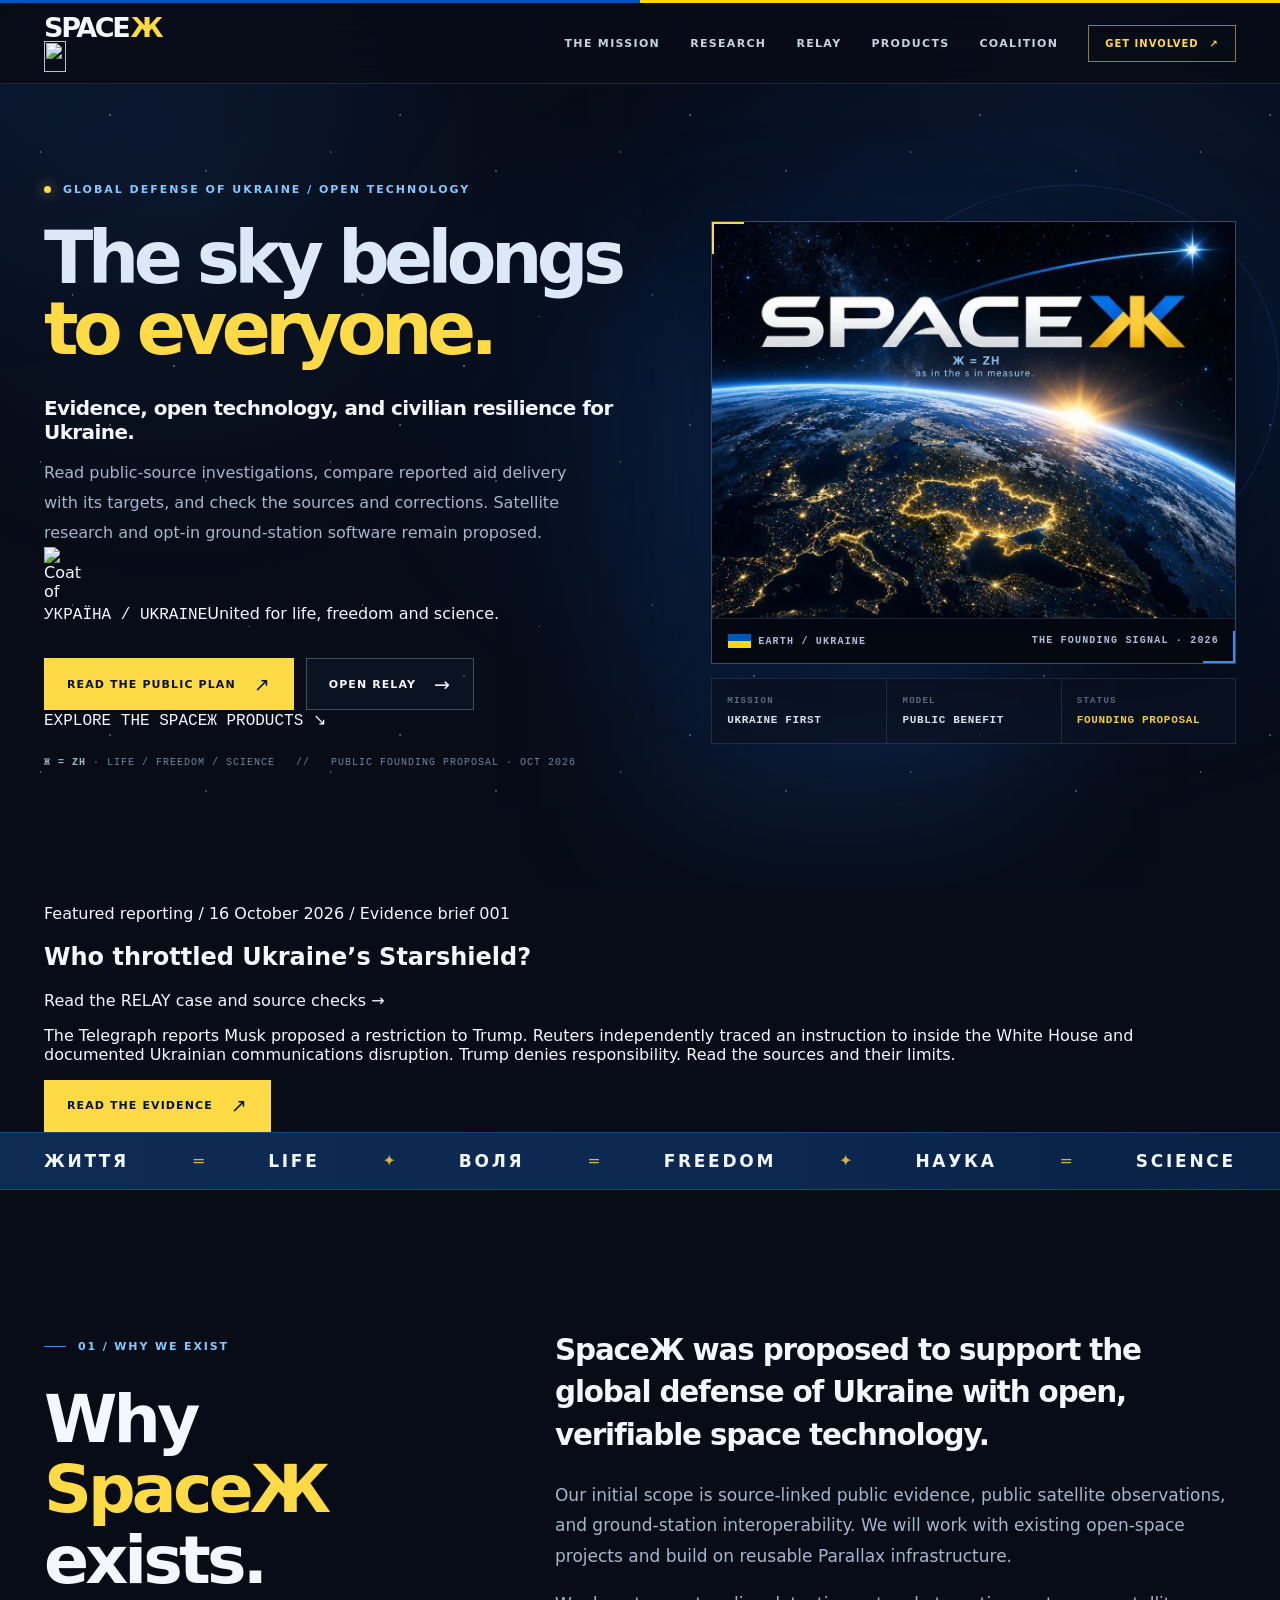
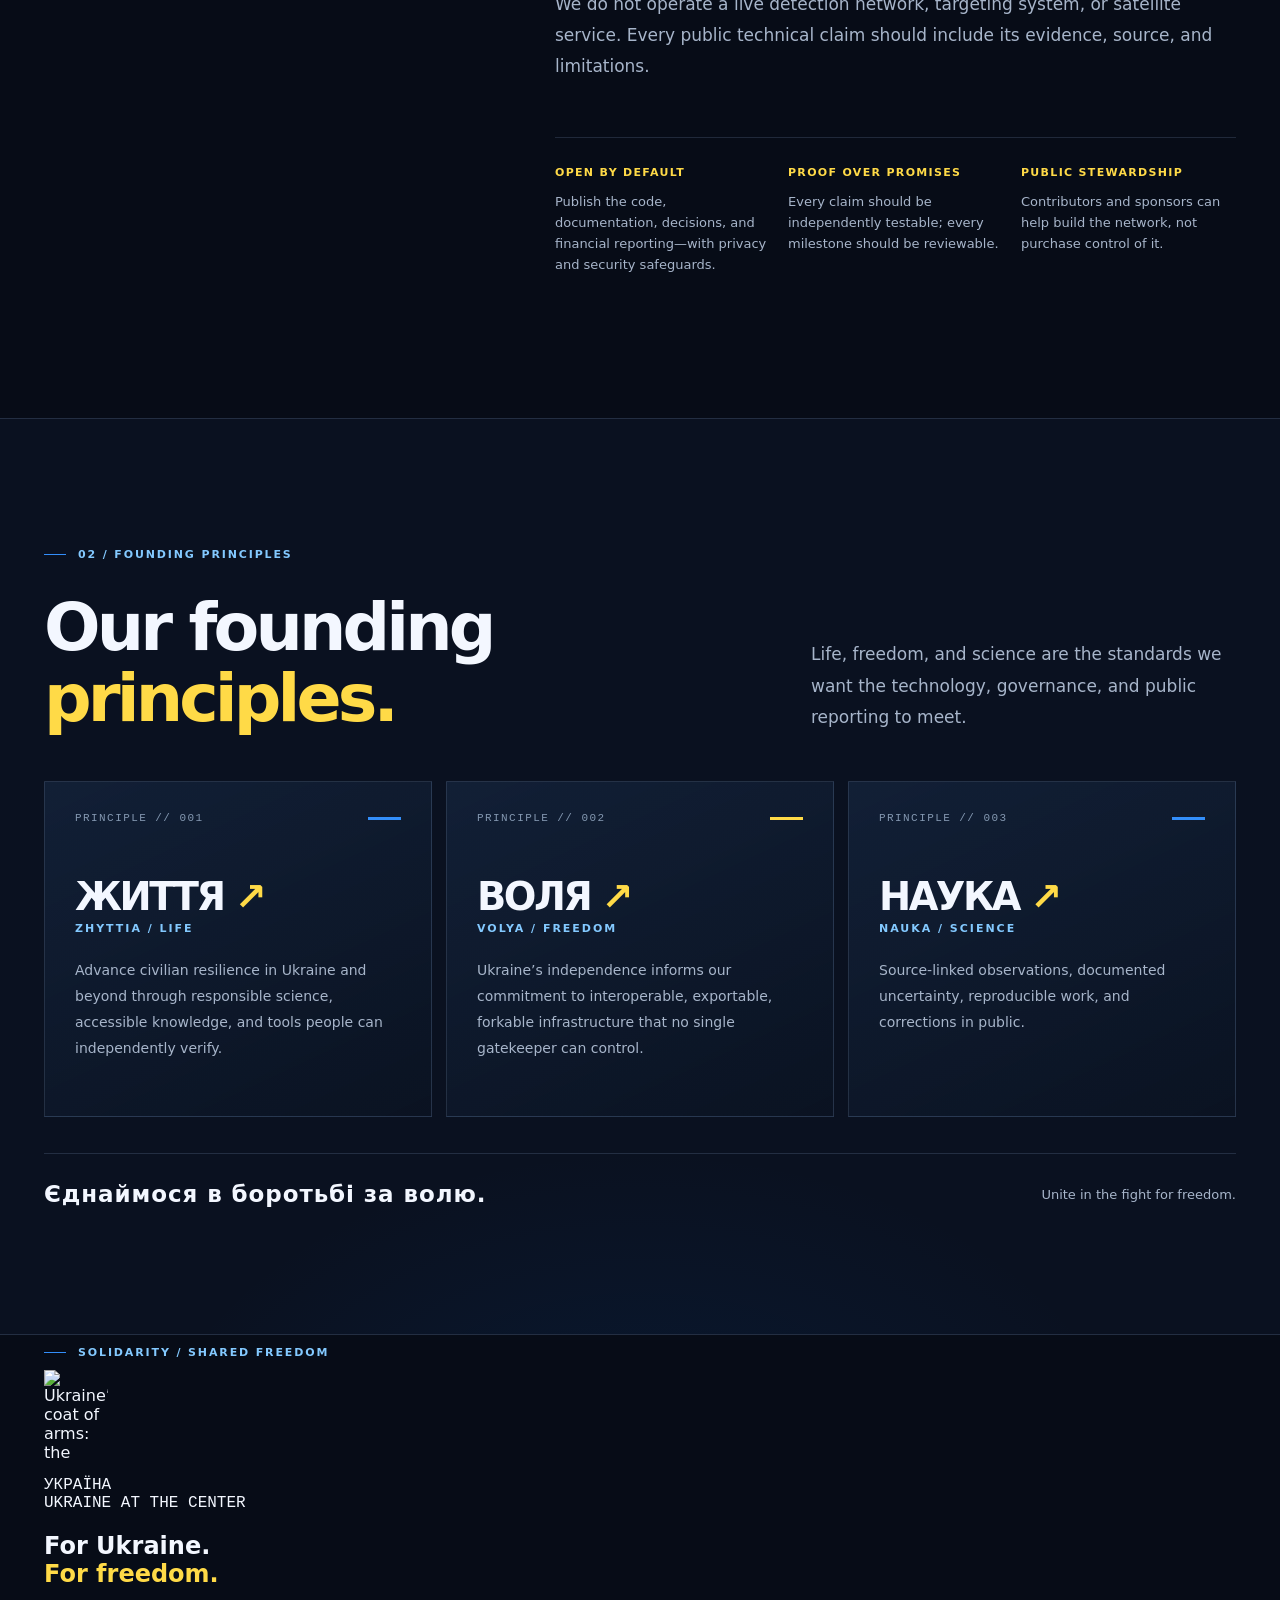
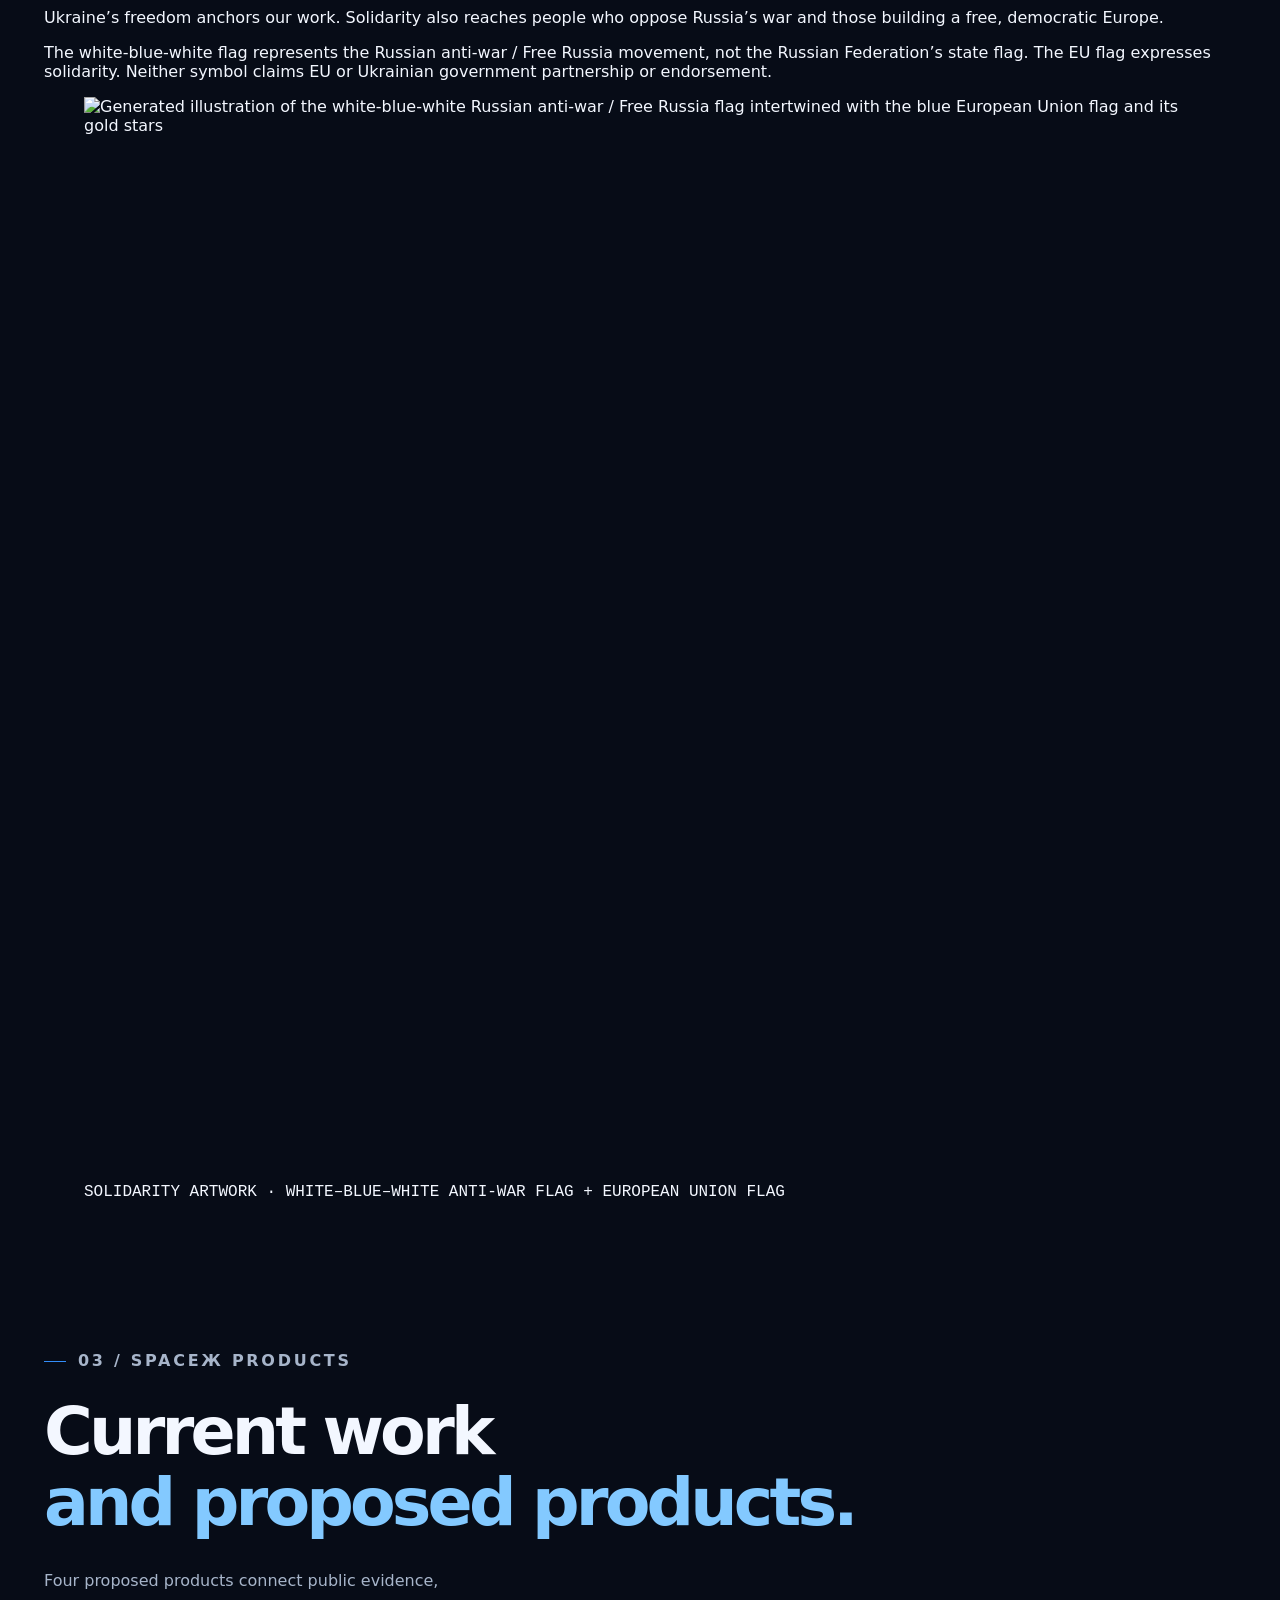
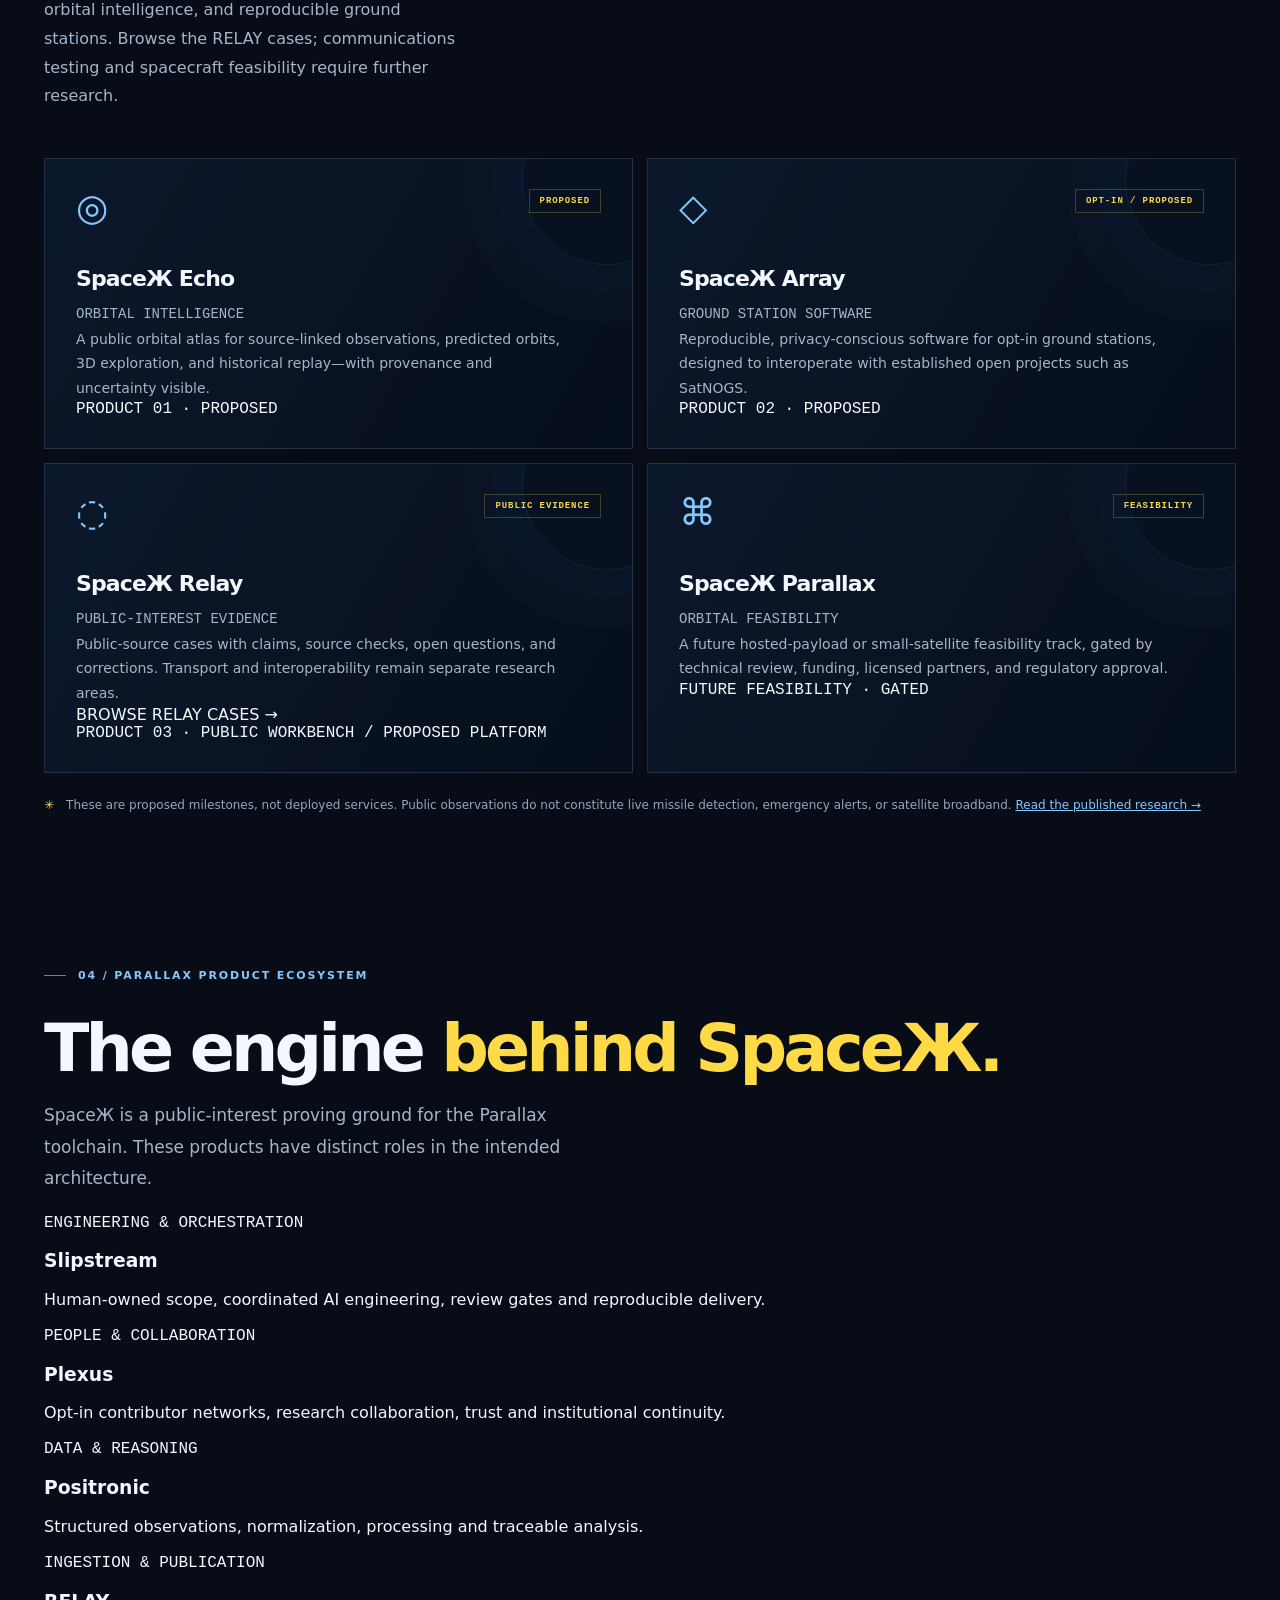
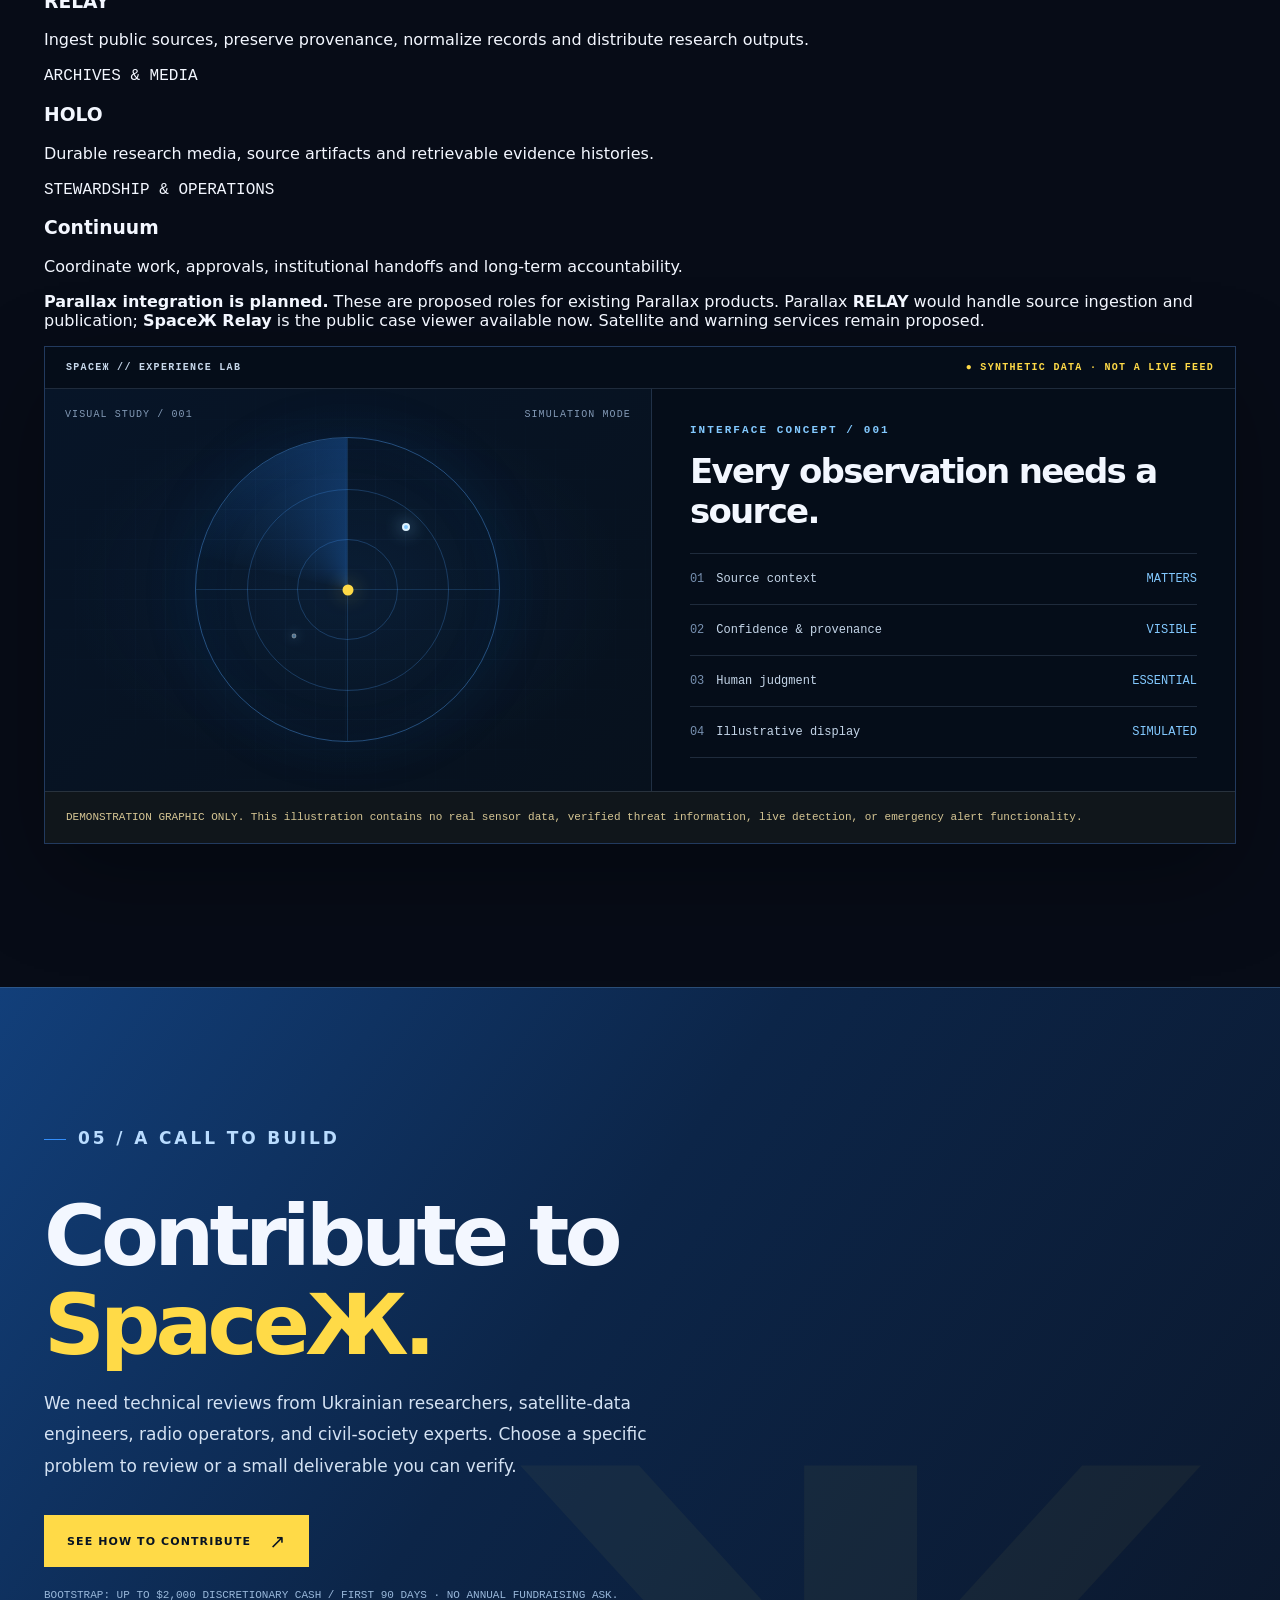
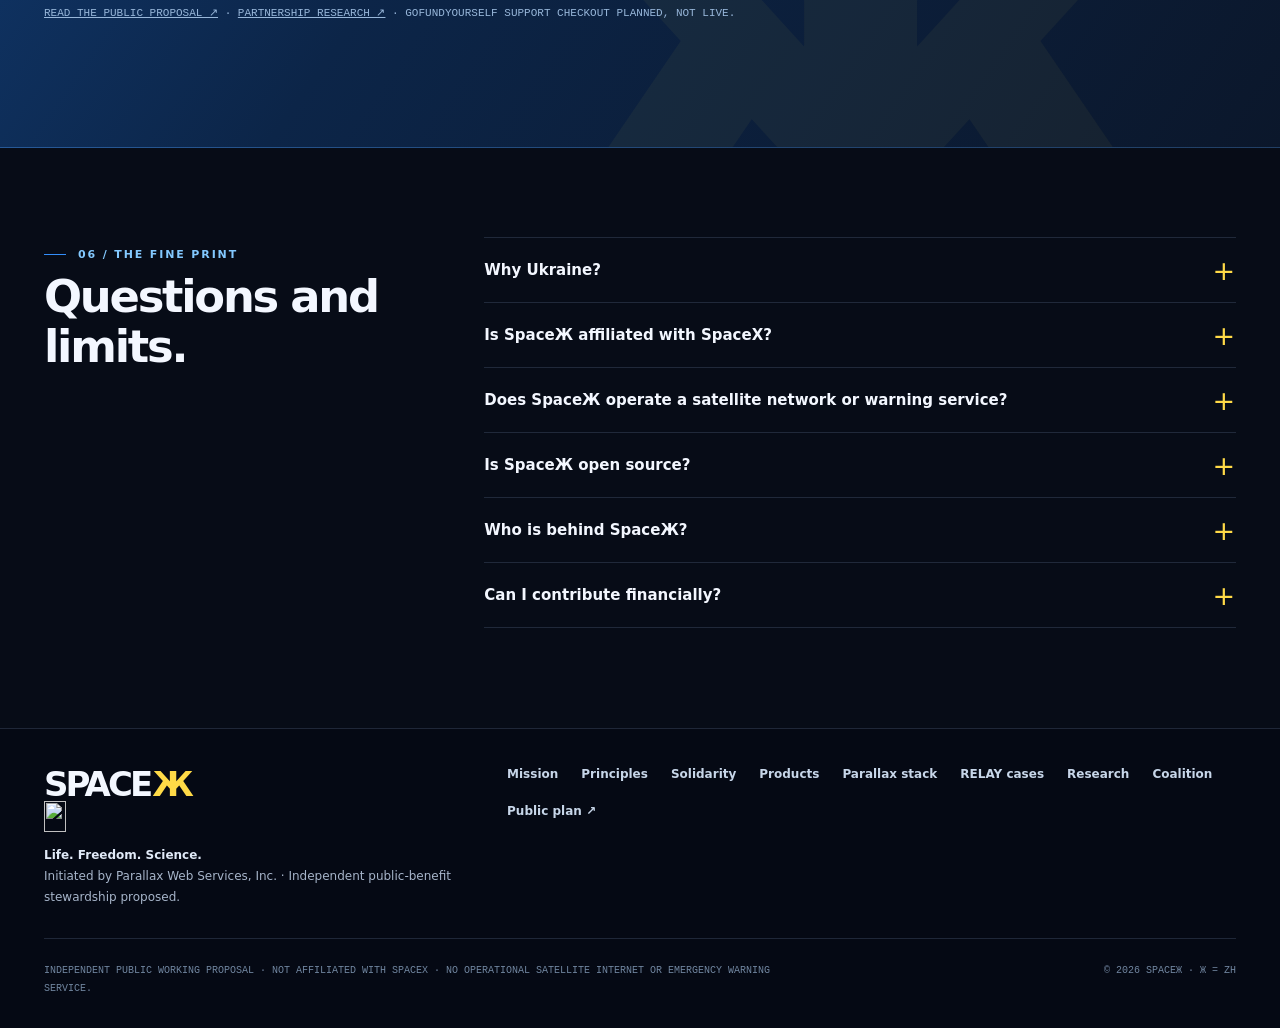
==== commit a4e248e8: "Compare UNHCR winter aid delivery with targets and record actual reviews" ====
--- a/public/index.html
+++ b/public/index.html
@@ -4,7 +4,7 @@
   <meta charset="utf-8">
   <meta name="viewport" content="width=device-width, initial-scale=1">
   <meta name="theme-color" content="#070c17">
-  <meta name="description" content="SpaceЖ explores public-interest evidence, open satellite intelligence, and resilient infrastructure in support of Ukraine. Explore the Relay evidence prototype and public founding plan.">
+  <meta name="description" content="SpaceЖ explores public-interest evidence, open satellite intelligence, and resilient infrastructure in support of Ukraine. Explore the RELAY cases and public founding plan.">
   <meta property="og:type" content="website">
   <meta property="og:title" content="SpaceЖ — The sky belongs to everyone.">
   <meta property="og:description" content="Global defense of Ukraine through independently verifiable space intelligence and resilient public infrastructure. Read the public founding proposal.">
@@ -347,7 +347,7 @@
         <nav class="mobile-links" aria-label="Mobile navigation">
           <a href="#mission">The mission</a>
           <a href="/research/">Research</a>
-          <a href="/relay/">Relay evidence prototype</a>
+          <a href="/relay/">RELAY cases</a>
           <a href="#work">Products</a>
           <a href="/coalition/">Coalition</a>
           <a href="#join">Get involved</a>
@@ -365,7 +365,7 @@
           <div class="hero-eyebrow"><span class="tiny-dot" aria-hidden="true"></span><span>GLOBAL DEFENSE OF UKRAINE / OPEN TECHNOLOGY</span></div>
           <h1 id="hero-title"><span class="h1-soft">The sky belongs</span><span class="h1-live">to everyone.</span></h1>
           <p class="hero-subtitle">Evidence, open technology, and civilian resilience for Ukraine.</p>
-          <p class="hero-description">Start with real public-source case files, documented source checks, and open verification questions. Follow the evidence behind the reporting. Orbital intelligence and opt-in ground-station software remain proposed; no live warning or broadband service exists yet.</p>
+          <p class="hero-description">Read public-source investigations, compare reported aid delivery with its targets, and check the sources and corrections. Satellite research and opt-in ground-station software remain proposed.</p>
           <div class="hero-identity"><img src="/assets/tryzub.svg" width="41" height="57" alt="Coat of arms of Ukraine: the golden tryzub on a blue shield"><div><span class="identity-overline mono" lang="uk">УКРАЇНА / UKRAINE</span><span class="identity-message">United for life, freedom and science.</span></div></div>
           <div class="hero-buttons">
             <a href="/plan/" class="button button-primary" target="_blank" rel="noopener noreferrer">READ THE PUBLIC PLAN <span class="arrow" aria-hidden="true">↗</span></a>
@@ -393,7 +393,7 @@
         <div>
           <p class="evidence-feature-tag">Featured reporting / 16 October 2026 / Evidence brief 001</p>
           <h2 id="evidence-feature-title">Who throttled Ukraine’s Starshield?</h2>
-          <p><a href="/relay/?case=starshield-restrictions-2026-10-16#case-workspace">Open the source-checked RELAY dossier →</a></p>
+          <p><a href="/relay/?case=starshield-restrictions-2026-10-16#case-workspace">Read the RELAY case and source checks →</a></p>
           <p>The Telegraph reports Musk proposed a restriction to Trump. Reuters independently traced an instruction to inside the White House and documented Ukrainian communications disruption. Trump denies responsibility. Read the sources and their limits.</p>
         </div>
         <a class="button button-primary" href="/research/briefings/starshield-restrictions/">READ THE EVIDENCE <span class="arrow" aria-hidden="true">↗</span></a>
@@ -485,8 +485,8 @@
     <section class="work" id="work" aria-labelledby="work-title">
       <div class="container">
         <div class="work-top">
-          <div><p class="section-tag">03 / SPACEЖ PRODUCTS</p><h2 id="work-title" class="section-title">Four systems.<br><span class="blue">One mission.</span></h2></div>
-          <p>Four proposed products connect public evidence, orbital intelligence, and reproducible ground stations. Explore the first Relay evidence prototype; communications testing and spacecraft feasibility remain separately gated.</p>
+          <div><p class="section-tag">03 / SPACEЖ PRODUCTS</p><h2 id="work-title" class="section-title">Current work<br><span class="blue">and proposed products.</span></h2></div>
+          <p>Four proposed products connect public evidence, orbital intelligence, and reproducible ground stations. Browse the RELAY cases; communications testing and spacecraft feasibility require further research.</p>
         </div>
         <div class="work-grid">
           <article class="work-card spacezh-product">
@@ -509,9 +509,9 @@
             <div class="work-card-top"><span class="work-glyph" aria-hidden="true">◌</span><span class="work-label mono">PUBLIC EVIDENCE</span></div>
             <h3>SpaceЖ Relay</h3>
             <p class="product-kind mono">PUBLIC-INTEREST EVIDENCE</p>
-            <p>A source-linked case registry for public evidence, analyst review, uncertainty, and corrections. Transport / Interoperability remains a separately gated research area.</p>
+            <p>Public-source cases with claims, source checks, open questions, and corrections. Transport and interoperability remain separate research areas.</p>
           
-            <a class="product-prototype-link" href="/relay/">EXPLORE THE EVIDENCE PROTOTYPE <span aria-hidden="true">→</span></a>
+            <a class="product-prototype-link" href="/relay/">BROWSE RELAY CASES <span aria-hidden="true">→</span></a>
             <div class="product-stage mono">PRODUCT 03 · PUBLIC WORKBENCH / PROPOSED PLATFORM</div>
           </article>
           <article class="work-card spacezh-product">
@@ -541,7 +541,7 @@
           <article class="platform-card"><span class="platform-role mono">ARCHIVES &amp; MEDIA</span><h3>HOLO</h3><p>Durable research media, source artifacts and retrievable evidence histories.</p></article>
           <article class="platform-card"><span class="platform-role mono">STEWARDSHIP &amp; OPERATIONS</span><h3>Continuum</h3><p>Coordinate work, approvals, institutional handoffs and long-term accountability.</p></article>
         </div>
-        <p class="platform-note"><strong>Architecture, not a launch claim.</strong> These are proposed roles for existing Parallax product lines; their integration into SpaceЖ is not represented as complete. Parallax <strong>RELAY</strong> provides reusable ingestion and publication mechanics; <strong>SpaceЖ Relay</strong> is the proposed public-interest investigation and evidence platform, beginning with a static prototype. No operational warning or satellite service is implied.</p>
+        <p class="platform-note"><strong>Parallax integration is planned.</strong> These are proposed roles for existing Parallax products. Parallax <strong>RELAY</strong> would handle source ingestion and publication; <strong>SpaceЖ Relay</strong> is the public case viewer available now. Satellite and warning services remain proposed.</p>
       </div>
     </section>
 
@@ -603,7 +603,7 @@
           <a class="logo" href="#top" aria-label="Space Zh home"><span class="logo-word">SPACE<span class="logo-zh" lang="uk">Ж</span></span><img class="logo-tryzub" src="/assets/tryzub.svg" alt="" aria-hidden="true" width="22" height="31"></a>
           <p><strong style="color:#e1eaf8">Life. Freedom. Science.</strong><br>Initiated by Parallax Web Services, Inc. · Independent public-benefit stewardship proposed.</p>
         </div>
-        <nav class="footer-links" aria-label="Footer navigation"><a href="#mission">Mission</a><a href="#principles">Principles</a><a href="#solidarity">Solidarity</a><a href="#work">Products</a><a href="#platform">Parallax stack</a><a href="/relay/">Relay prototype</a><a href="/research/">Research</a><a href="/coalition/">Coalition</a><a href="/plan/" target="_blank" rel="noopener noreferrer">Public plan ↗</a></nav>
+        <nav class="footer-links" aria-label="Footer navigation"><a href="#mission">Mission</a><a href="#principles">Principles</a><a href="#solidarity">Solidarity</a><a href="#work">Products</a><a href="#platform">Parallax stack</a><a href="/relay/">RELAY cases</a><a href="/research/">Research</a><a href="/coalition/">Coalition</a><a href="/plan/" target="_blank" rel="noopener noreferrer">Public plan ↗</a></nav>
       </div>
       <div class="footer-bottom mono">
         <span>INDEPENDENT PUBLIC WORKING PROPOSAL · NOT AFFILIATED WITH SPACEX · NO OPERATIONAL SATELLITE INTERNET OR EMERGENCY WARNING SERVICE.</span>
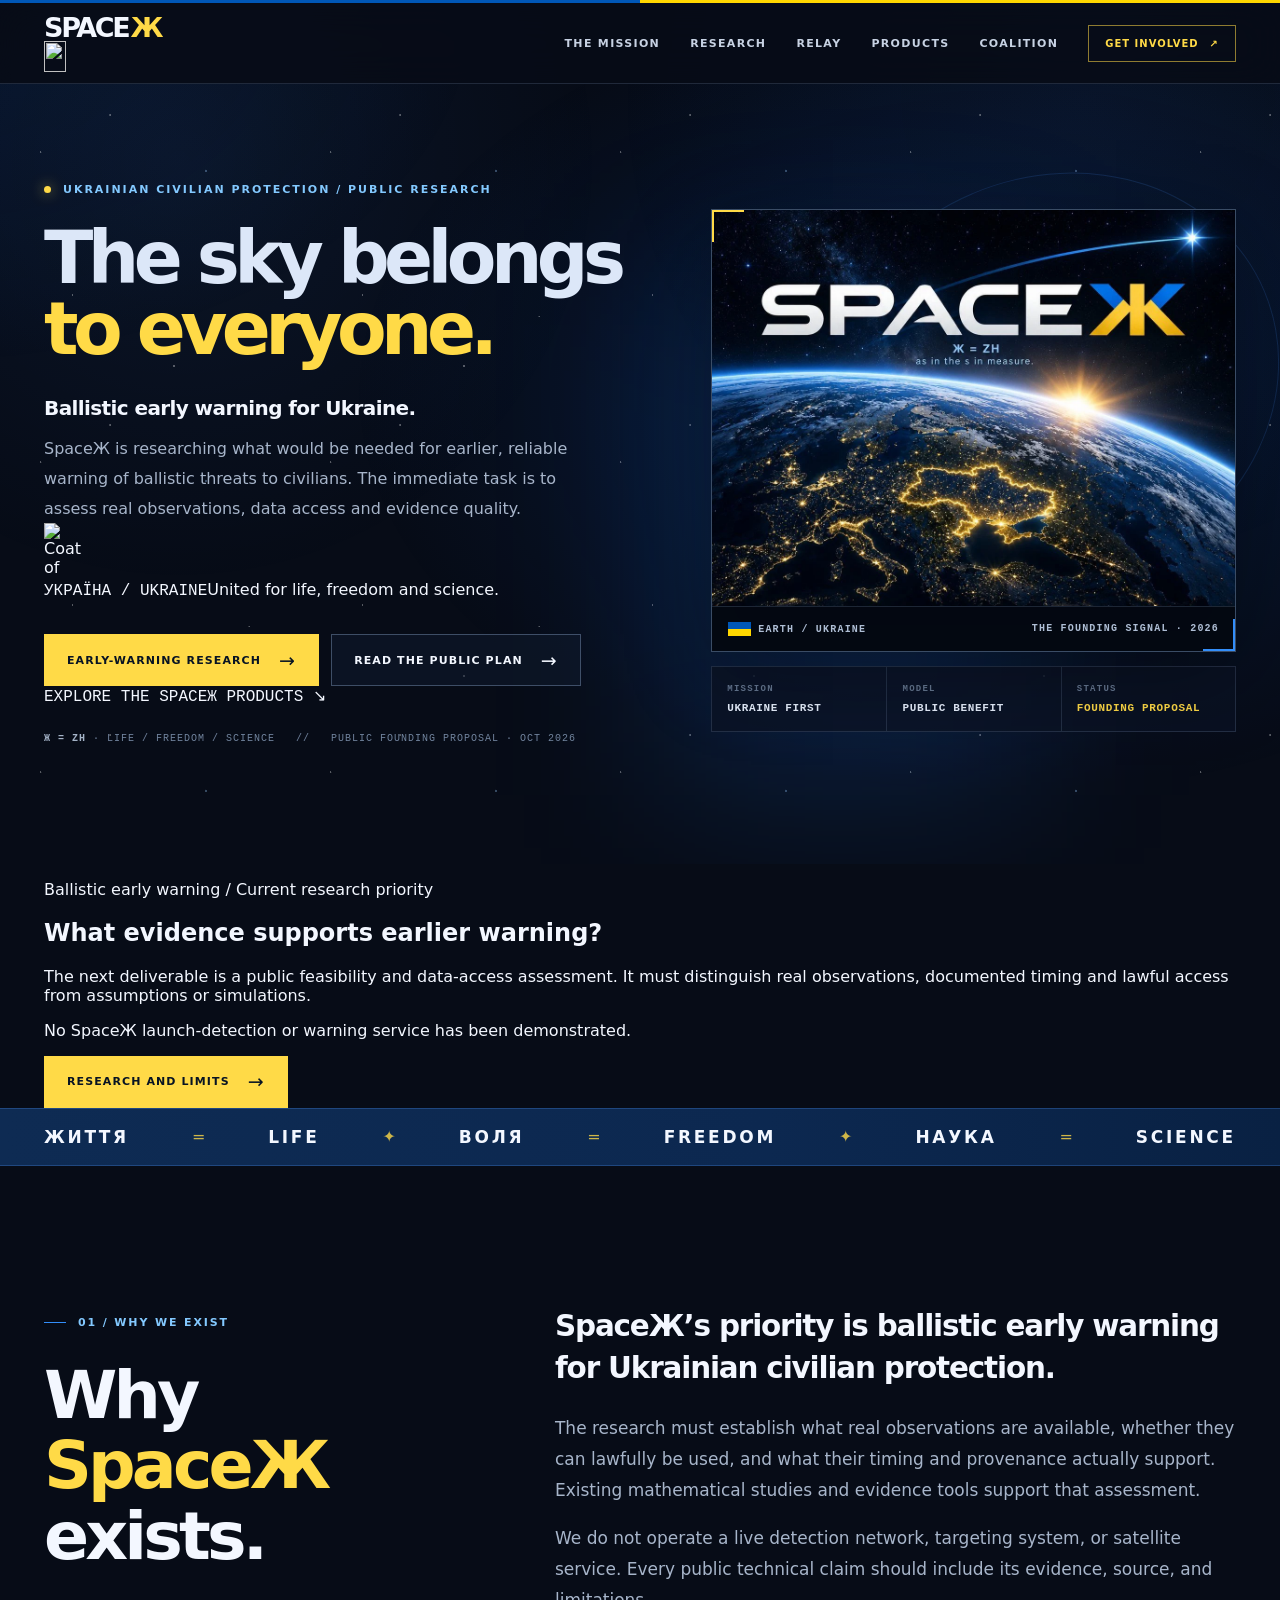
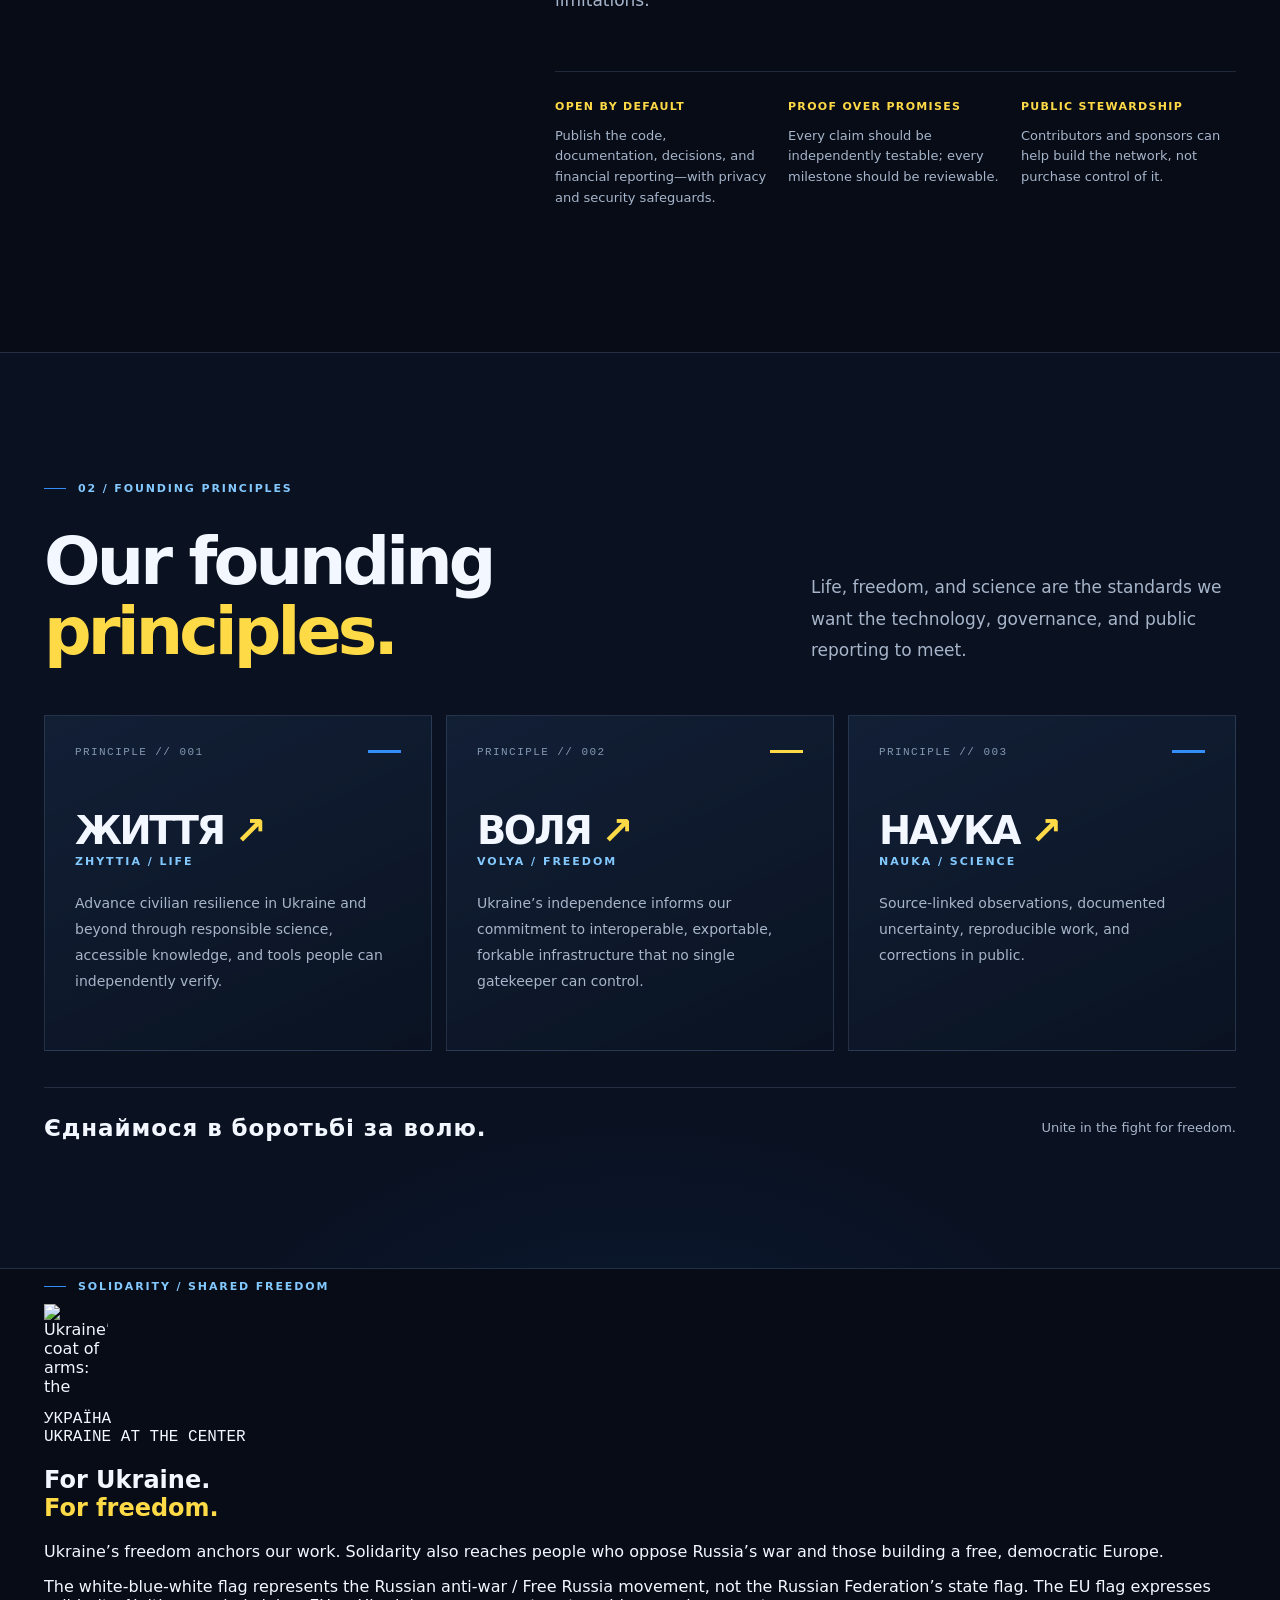
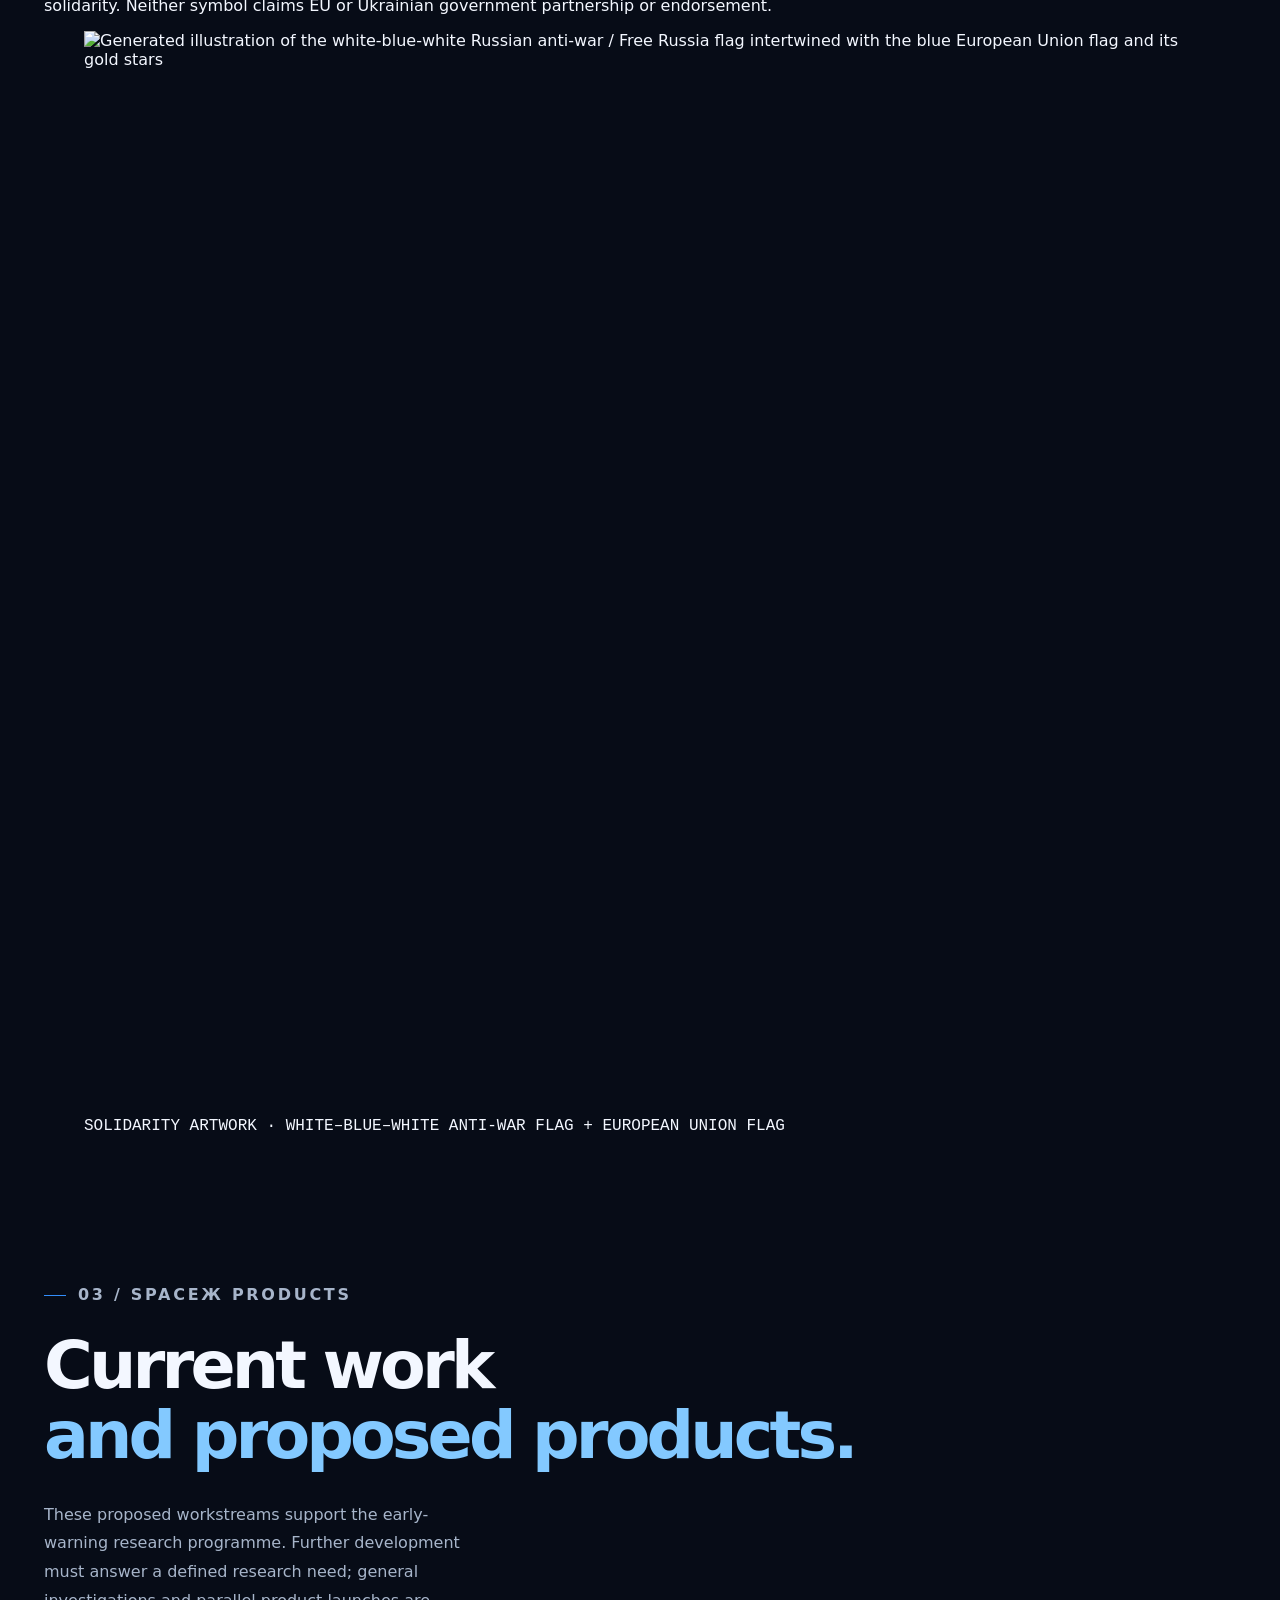
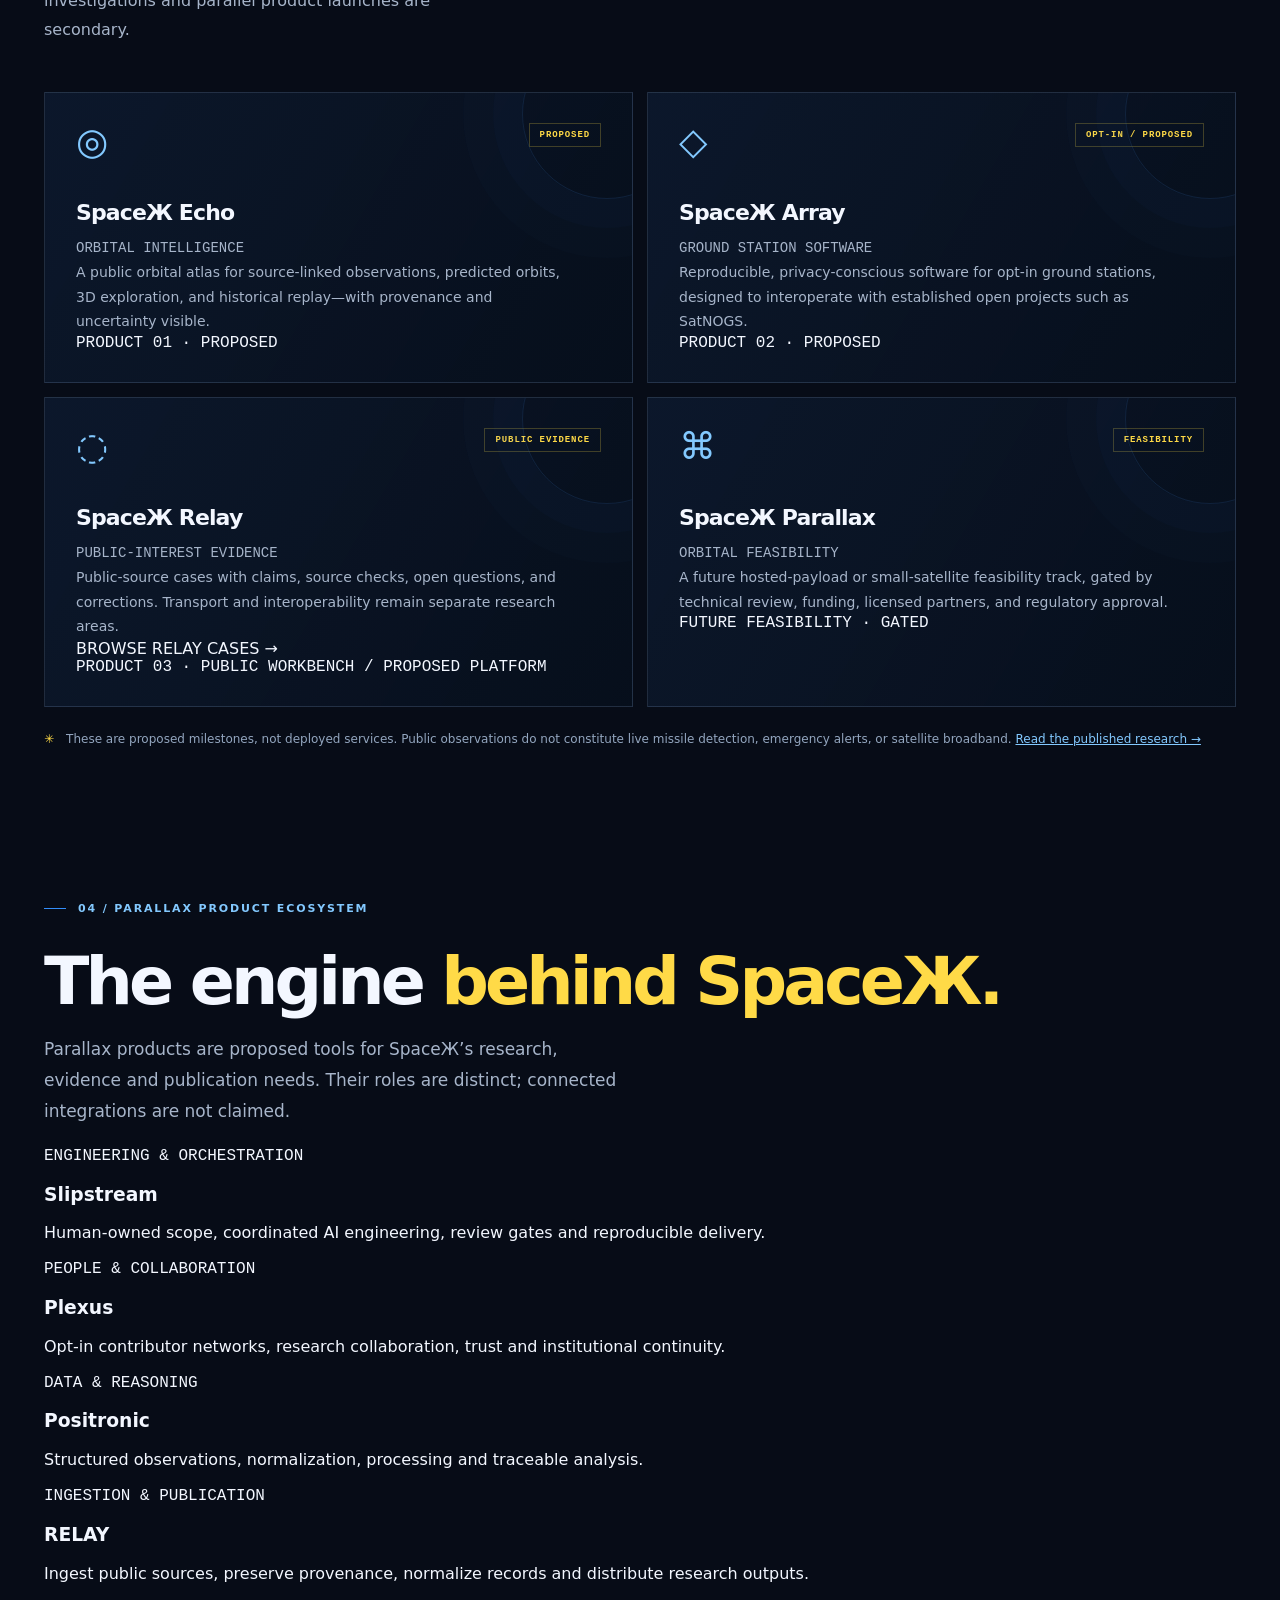
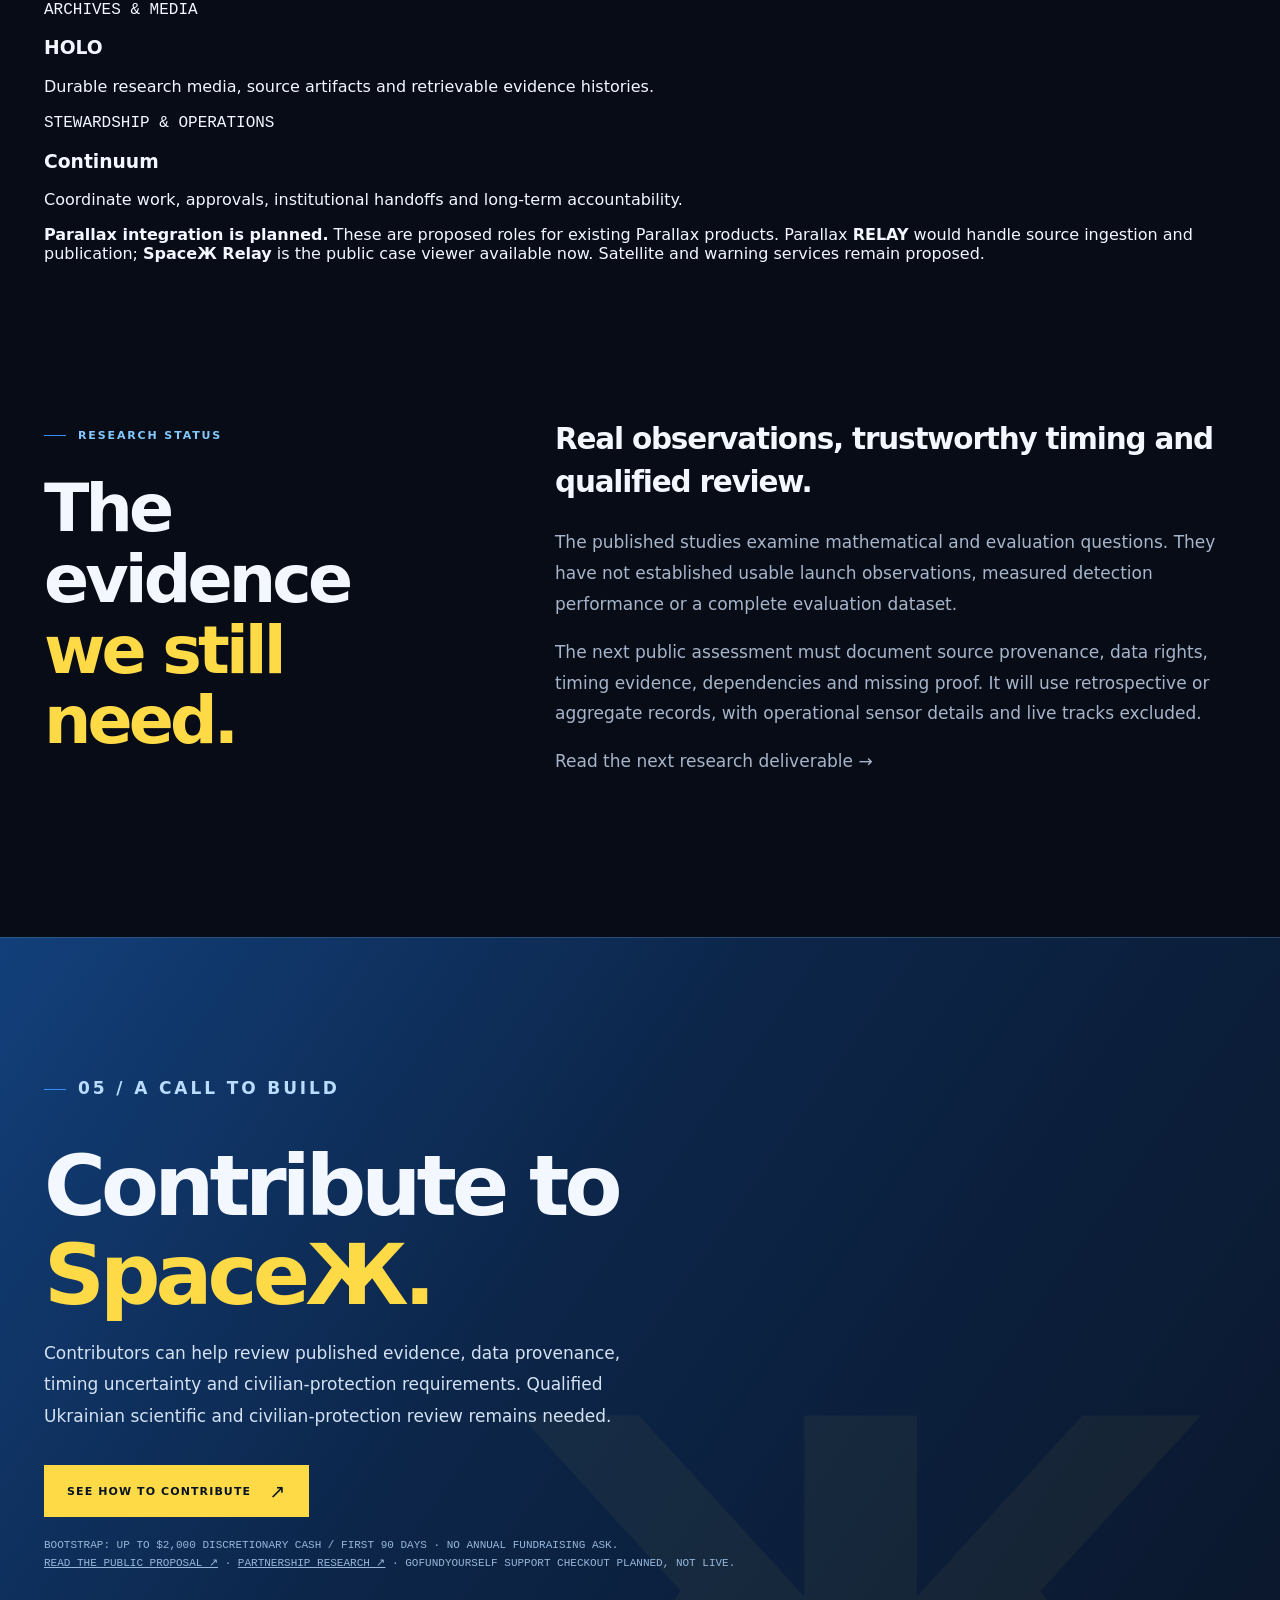
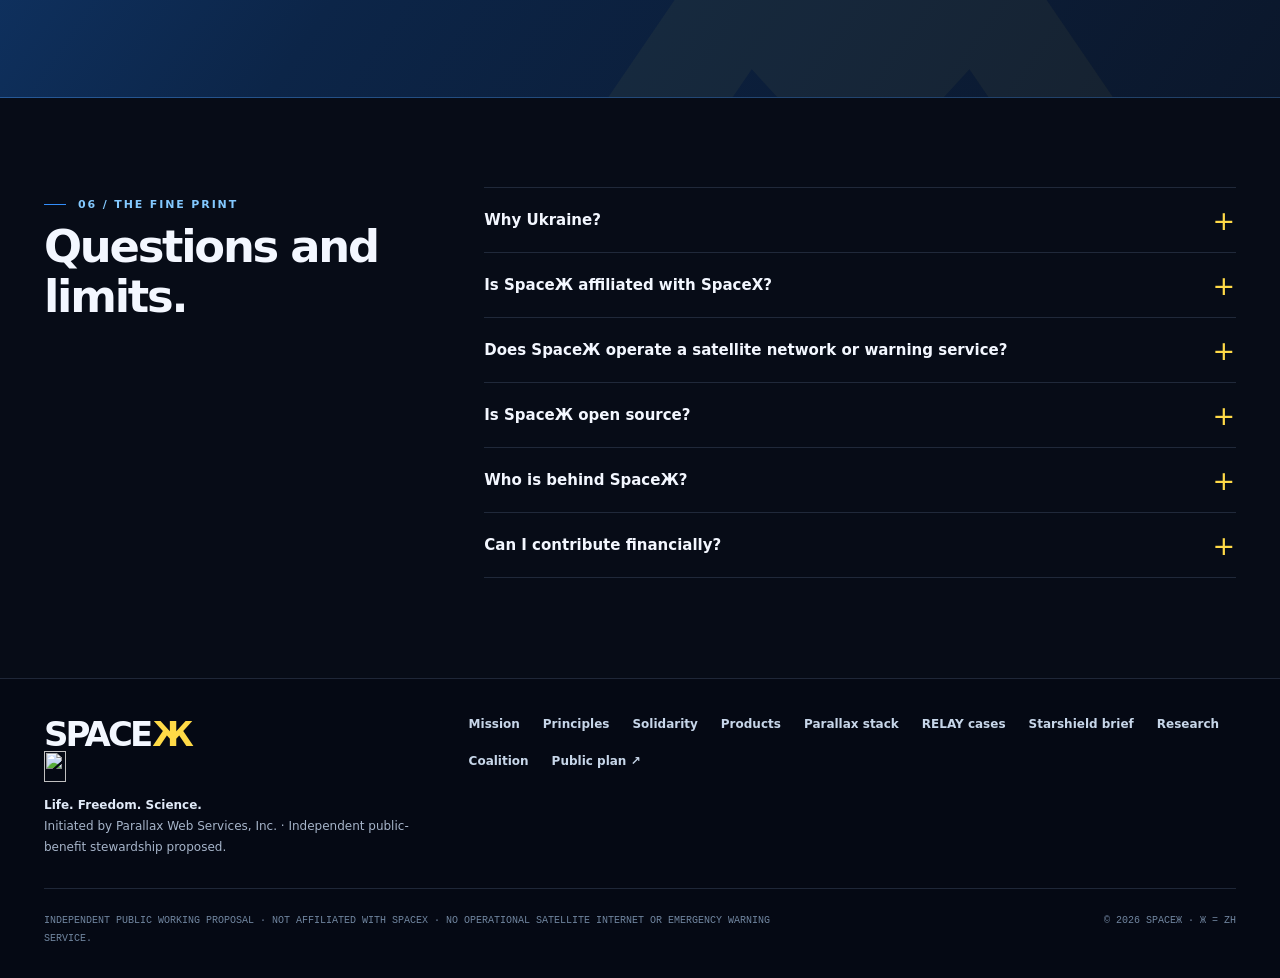
==== commit a74f5366: "Refocus SpaceZh on ballistic early-warning research" ====
--- a/public/index.html
+++ b/public/index.html
@@ -4,7 +4,7 @@
   <meta charset="utf-8">
   <meta name="viewport" content="width=device-width, initial-scale=1">
   <meta name="theme-color" content="#070c17">
-  <meta name="description" content="SpaceЖ explores public-interest evidence, open satellite intelligence, and resilient infrastructure in support of Ukraine. Explore the RELAY cases and public founding plan.">
+  <meta name="description" content="SpaceЖ researches ballistic early warning for Ukrainian civilian protection. Read the evidence requirements, existing studies and unresolved feasibility questions.">
   <meta property="og:type" content="website">
   <meta property="og:title" content="SpaceЖ — The sky belongs to everyone.">
   <meta property="og:description" content="Global defense of Ukraine through independently verifiable space intelligence and resilient public infrastructure. Read the public founding proposal.">
@@ -362,14 +362,14 @@
       <div class="star-field" aria-hidden="true"></div>
       <div class="container hero-grid">
         <div class="hero-copy">
-          <div class="hero-eyebrow"><span class="tiny-dot" aria-hidden="true"></span><span>GLOBAL DEFENSE OF UKRAINE / OPEN TECHNOLOGY</span></div>
+          <div class="hero-eyebrow"><span class="tiny-dot" aria-hidden="true"></span><span>UKRAINIAN CIVILIAN PROTECTION / PUBLIC RESEARCH</span></div>
           <h1 id="hero-title"><span class="h1-soft">The sky belongs</span><span class="h1-live">to everyone.</span></h1>
-          <p class="hero-subtitle">Evidence, open technology, and civilian resilience for Ukraine.</p>
-          <p class="hero-description">Read public-source investigations, compare reported aid delivery with its targets, and check the sources and corrections. Satellite research and opt-in ground-station software remain proposed.</p>
+          <p class="hero-subtitle">Ballistic early warning for Ukraine.</p>
+          <p class="hero-description">SpaceЖ is researching what would be needed for earlier, reliable warning of ballistic threats to civilians. The immediate task is to assess real observations, data access and evidence quality.</p>
           <div class="hero-identity"><img src="/assets/tryzub.svg" width="41" height="57" alt="Coat of arms of Ukraine: the golden tryzub on a blue shield"><div><span class="identity-overline mono" lang="uk">УКРАЇНА / UKRAINE</span><span class="identity-message">United for life, freedom and science.</span></div></div>
           <div class="hero-buttons">
-            <a href="/plan/" class="button button-primary" target="_blank" rel="noopener noreferrer">READ THE PUBLIC PLAN <span class="arrow" aria-hidden="true">↗</span></a>
-            <a href="/relay/" class="button button-secondary">OPEN RELAY <span class="arrow" aria-hidden="true">→</span></a>
+            <a href="/research/#next-step" class="button button-primary">EARLY-WARNING RESEARCH <span class="arrow" aria-hidden="true">→</span></a>
+            <a href="/plan/" class="button button-secondary">READ THE PUBLIC PLAN <span class="arrow" aria-hidden="true">→</span></a>
           </div>
           <a class="hero-products-link mono" href="#work">EXPLORE THE SPACEЖ PRODUCTS ↘</a>
           <p class="hero-note mono"><strong>Ж = ZH</strong> · LIFE / FREEDOM / SCIENCE &nbsp; // &nbsp; PUBLIC FOUNDING PROPOSAL · OCT 2026</p>
@@ -391,12 +391,12 @@
     <section class="evidence-feature" aria-labelledby="evidence-feature-title">
       <div class="container">
         <div>
-          <p class="evidence-feature-tag">Featured reporting / 16 October 2026 / Evidence brief 001</p>
-          <h2 id="evidence-feature-title">Who throttled Ukraine’s Starshield?</h2>
-          <p><a href="/relay/?case=starshield-restrictions-2026-10-16#case-workspace">Read the RELAY case and source checks →</a></p>
-          <p>The Telegraph reports Musk proposed a restriction to Trump. Reuters independently traced an instruction to inside the White House and documented Ukrainian communications disruption. Trump denies responsibility. Read the sources and their limits.</p>
-        </div>
-        <a class="button button-primary" href="/research/briefings/starshield-restrictions/">READ THE EVIDENCE <span class="arrow" aria-hidden="true">↗</span></a>
+          <p class="evidence-feature-tag">Ballistic early warning / Current research priority</p>
+          <h2 id="evidence-feature-title">What evidence supports earlier warning?</h2>
+          <p>The next deliverable is a public feasibility and data-access assessment. It must distinguish real observations, documented timing and lawful access from assumptions or simulations.</p>
+          <p>No SpaceЖ launch-detection or warning service has been demonstrated.</p>
+        </div>
+        <a class="button button-primary" href="/research/#next-step">RESEARCH AND LIMITS <span class="arrow" aria-hidden="true">→</span></a>
       </div>
     </section>
 
@@ -418,8 +418,8 @@
           <h2 id="mission-title" class="section-title">Why <span class="accent">SpaceЖ</span> exists.</h2>
         </div>
         <div class="mission-copy">
-          <p class="mission-lead">SpaceЖ was proposed to support the global defense of Ukraine with open, verifiable space technology.</p>
-          <p>Our initial scope is source-linked public evidence, public satellite observations, and ground-station interoperability. We will work with existing open-space projects and build on reusable Parallax infrastructure.</p>
+          <p class="mission-lead">SpaceЖ’s priority is ballistic early warning for Ukrainian civilian protection.</p>
+          <p>The research must establish what real observations are available, whether they can lawfully be used, and what their timing and provenance actually support. Existing mathematical studies and evidence tools support that assessment.</p>
           <p>We do not operate a live detection network, targeting system, or satellite service. Every public technical claim should include its evidence, source, and limitations.</p>
           <div class="mission-points">
             <div><strong>OPEN BY DEFAULT</strong><p>Publish the code, documentation, decisions, and financial reporting—with privacy and security safeguards.</p></div>
@@ -486,7 +486,7 @@
       <div class="container">
         <div class="work-top">
           <div><p class="section-tag">03 / SPACEЖ PRODUCTS</p><h2 id="work-title" class="section-title">Current work<br><span class="blue">and proposed products.</span></h2></div>
-          <p>Four proposed products connect public evidence, orbital intelligence, and reproducible ground stations. Browse the RELAY cases; communications testing and spacecraft feasibility require further research.</p>
+          <p>These proposed workstreams support the early-warning research programme. Further development must answer a defined research need; general investigations and parallel product launches are secondary.</p>
         </div>
         <div class="work-grid">
           <article class="work-card spacezh-product">
@@ -531,7 +531,7 @@
       <div class="container">
         <div class="platform-heading">
           <div><p class="section-tag">04 / PARALLAX PRODUCT ECOSYSTEM</p><h2 id="platform-title" class="section-title">The engine <span class="accent">behind SpaceЖ.</span></h2></div>
-          <p class="section-lede">SpaceЖ is a public-interest proving ground for the Parallax toolchain. These products have distinct roles in the intended architecture.</p>
+          <p class="section-lede">Parallax products are proposed tools for SpaceЖ’s research, evidence and publication needs. Their roles are distinct; connected integrations are not claimed.</p>
         </div>
         <div class="platform-grid">
           <article class="platform-card"><span class="platform-role mono">ENGINEERING &amp; ORCHESTRATION</span><h3>Slipstream</h3><p>Human-owned scope, coordinated AI engineering, review gates and reproducible delivery.</p></article>
@@ -545,25 +545,14 @@
       </div>
     </section>
 
-    <section class="lab" aria-labelledby="lab-heading">
-      <div class="container">
-        <div class="lab-shell">
-          <div class="lab-titlebar mono"><span>SPACEЖ // EXPERIENCE LAB</span><span class="warning">● SYNTHETIC DATA · NOT A LIVE FEED</span></div>
-          <div class="lab-content">
-            <div class="lab-display" role="img" aria-label="Illustrative animated circular scanner with two simulated points; no real-world tracking or warning information">
-              <span class="lab-corner mono">VISUAL STUDY / 001</span><span class="lab-corner right mono">SIMULATION MODE</span>
-              <div class="radar" aria-hidden="true"><div class="radar-ring r1"></div><div class="radar-ring r2"></div><div class="radar-sweep"></div><span class="radar-dot d1"></span><span class="radar-dot d2"></span><span class="radar-center"></span></div>
-            </div>
-            <div class="lab-status">
-              <p class="kicker mono">INTERFACE CONCEPT / 001</p>
-              <h3 id="lab-heading">Every observation needs a source.</h3>
-              <div class="log-row mono"><span>01</span>Source context <em>MATTERS</em></div>
-              <div class="log-row mono"><span>02</span>Confidence &amp; provenance <em>VISIBLE</em></div>
-              <div class="log-row mono"><span>03</span>Human judgment <em>ESSENTIAL</em></div>
-              <div class="log-row mono"><span>04</span>Illustrative display <em>SIMULATED</em></div>
-            </div>
-          </div>
-          <div class="lab-disclaimer mono">DEMONSTRATION GRAPHIC ONLY. This illustration contains no real sensor data, verified threat information, live detection, or emergency alert functionality.</div>
+    <section class="mission" id="research-status" aria-labelledby="research-status-title">
+      <div class="container mission-grid">
+        <div><p class="section-tag">RESEARCH STATUS</p><h2 id="research-status-title" class="section-title">The evidence<br><span class="accent">we still need.</span></h2></div>
+        <div class="mission-copy">
+          <p class="mission-lead">Real observations, trustworthy timing and qualified review.</p>
+          <p>The published studies examine mathematical and evaluation questions. They have not established usable launch observations, measured detection performance or a complete evaluation dataset.</p>
+          <p>The next public assessment must document source provenance, data rights, timing evidence, dependencies and missing proof. It will use retrospective or aggregate records, with operational sensor details and live tracks excluded.</p>
+          <p><a href="/research/#next-step">Read the next research deliverable →</a></p>
         </div>
       </div>
     </section>
@@ -572,7 +561,7 @@
       <div class="container"><div class="join-content">
         <p class="section-tag" style="color:#b9dcff">05 / A CALL TO BUILD</p>
         <h2 id="join-title" class="section-title">Contribute to <span class="accent">SpaceЖ.</span></h2>
-        <p>We need technical reviews from Ukrainian researchers, satellite-data engineers, radio operators, and civil-society experts. Choose a specific problem to review or a small deliverable you can verify.</p>
+        <p>Contributors can help review published evidence, data provenance, timing uncertainty and civilian-protection requirements. Qualified Ukrainian scientific and civilian-protection review remains needed.</p>
         <a class="button button-primary" href="/coalition/">SEE HOW TO CONTRIBUTE <span class="arrow" aria-hidden="true">↗</span></a>
         <span class="join-small mono">BOOTSTRAP: UP TO $2,000 DISCRETIONARY CASH / FIRST 90 DAYS · NO ANNUAL FUNDRAISING ASK.<br>
           <a href="/plan/" target="_blank" rel="noopener noreferrer"><u>READ THE PUBLIC PROPOSAL ↗</u></a> · <a href="/coalition/"><u>PARTNERSHIP RESEARCH ↗</u></a> · GOFUNDYOURSELF SUPPORT CHECKOUT PLANNED, NOT LIVE.</span>
@@ -585,9 +574,9 @@
       <div class="container faq-grid">
         <div><p class="section-tag">06 / THE FINE PRINT</p><h2 id="faq-title">Questions and limits.</h2></div>
         <div>
-          <details class="faq-item"><summary>Why Ukraine?</summary><p>SpaceЖ was conceived to contribute to the global defense of Ukraine. Its initial work is public satellite intelligence and lawful, resilient infrastructure for independent verification and civilian preparedness. It is not an operational targeting or early-warning service.</p></details>
+          <details class="faq-item"><summary>Why Ukraine?</summary><p>SpaceЖ’s immediate focus is ballistic early-warning research for Ukrainian civilian protection. Current work assesses evidence and feasibility; no launch-detection or public warning service has been demonstrated.</p></details>
           <details class="faq-item"><summary>Is SpaceЖ affiliated with SpaceX?</summary><p>No. SpaceЖ is independent of SpaceX and existing constellation operators. None has endorsed or committed to this proposal.</p></details>
-          <details class="faq-item"><summary>Does SpaceЖ operate a satellite network or warning service?</summary><p>No. There is no operational SpaceЖ broadband constellation, satellite link, launch-detection system, or emergency warning service. The experience lab is synthetic.</p></details>
+          <details class="faq-item"><summary>Does SpaceЖ operate a satellite network or warning service?</summary><p>No. There is no operational SpaceЖ broadband constellation, satellite link, launch-detection system, or emergency warning service.</p></details>
           <details class="faq-item"><summary>Is SpaceЖ open source?</summary><p>The website and founding proposal are public. The plan is to use OSI-approved software licenses and publish technical work as it becomes ready; individual component licenses have not all been chosen.</p></details>
           <details class="faq-item"><summary>Who is behind SpaceЖ?</summary><p>Parallax Web Services, Inc. is initiating this public working proposal. The preferred long-term steward is an independent nonprofit or comparable public-benefit entity; none is claimed to exist yet.</p></details>
           <details class="faq-item"><summary>Can I contribute financially?</summary><p>We are seeking collaborators and nonbinding expressions of support. Our first-90-days plan has an up-to-$2,000 discretionary cash spending ceiling, not a fundraising target; there is no preset annual ask. GoFundYourself checkout is not live. Any future milestone sponsorship must disclose its legal recipient, fees, tax status, and refund terms before accepting funds.</p></details>
@@ -603,7 +592,7 @@
           <a class="logo" href="#top" aria-label="Space Zh home"><span class="logo-word">SPACE<span class="logo-zh" lang="uk">Ж</span></span><img class="logo-tryzub" src="/assets/tryzub.svg" alt="" aria-hidden="true" width="22" height="31"></a>
           <p><strong style="color:#e1eaf8">Life. Freedom. Science.</strong><br>Initiated by Parallax Web Services, Inc. · Independent public-benefit stewardship proposed.</p>
         </div>
-        <nav class="footer-links" aria-label="Footer navigation"><a href="#mission">Mission</a><a href="#principles">Principles</a><a href="#solidarity">Solidarity</a><a href="#work">Products</a><a href="#platform">Parallax stack</a><a href="/relay/">RELAY cases</a><a href="/research/">Research</a><a href="/coalition/">Coalition</a><a href="/plan/" target="_blank" rel="noopener noreferrer">Public plan ↗</a></nav>
+        <nav class="footer-links" aria-label="Footer navigation"><a href="#mission">Mission</a><a href="#principles">Principles</a><a href="#solidarity">Solidarity</a><a href="#work">Products</a><a href="#platform">Parallax stack</a><a href="/relay/">RELAY cases</a><a href="/research/briefings/starshield-restrictions/">Starshield brief</a><a href="/research/">Research</a><a href="/coalition/">Coalition</a><a href="/plan/" target="_blank" rel="noopener noreferrer">Public plan ↗</a></nav>
       </div>
       <div class="footer-bottom mono">
         <span>INDEPENDENT PUBLIC WORKING PROPOSAL · NOT AFFILIATED WITH SPACEX · NO OPERATIONAL SATELLITE INTERNET OR EMERGENCY WARNING SERVICE.</span>
